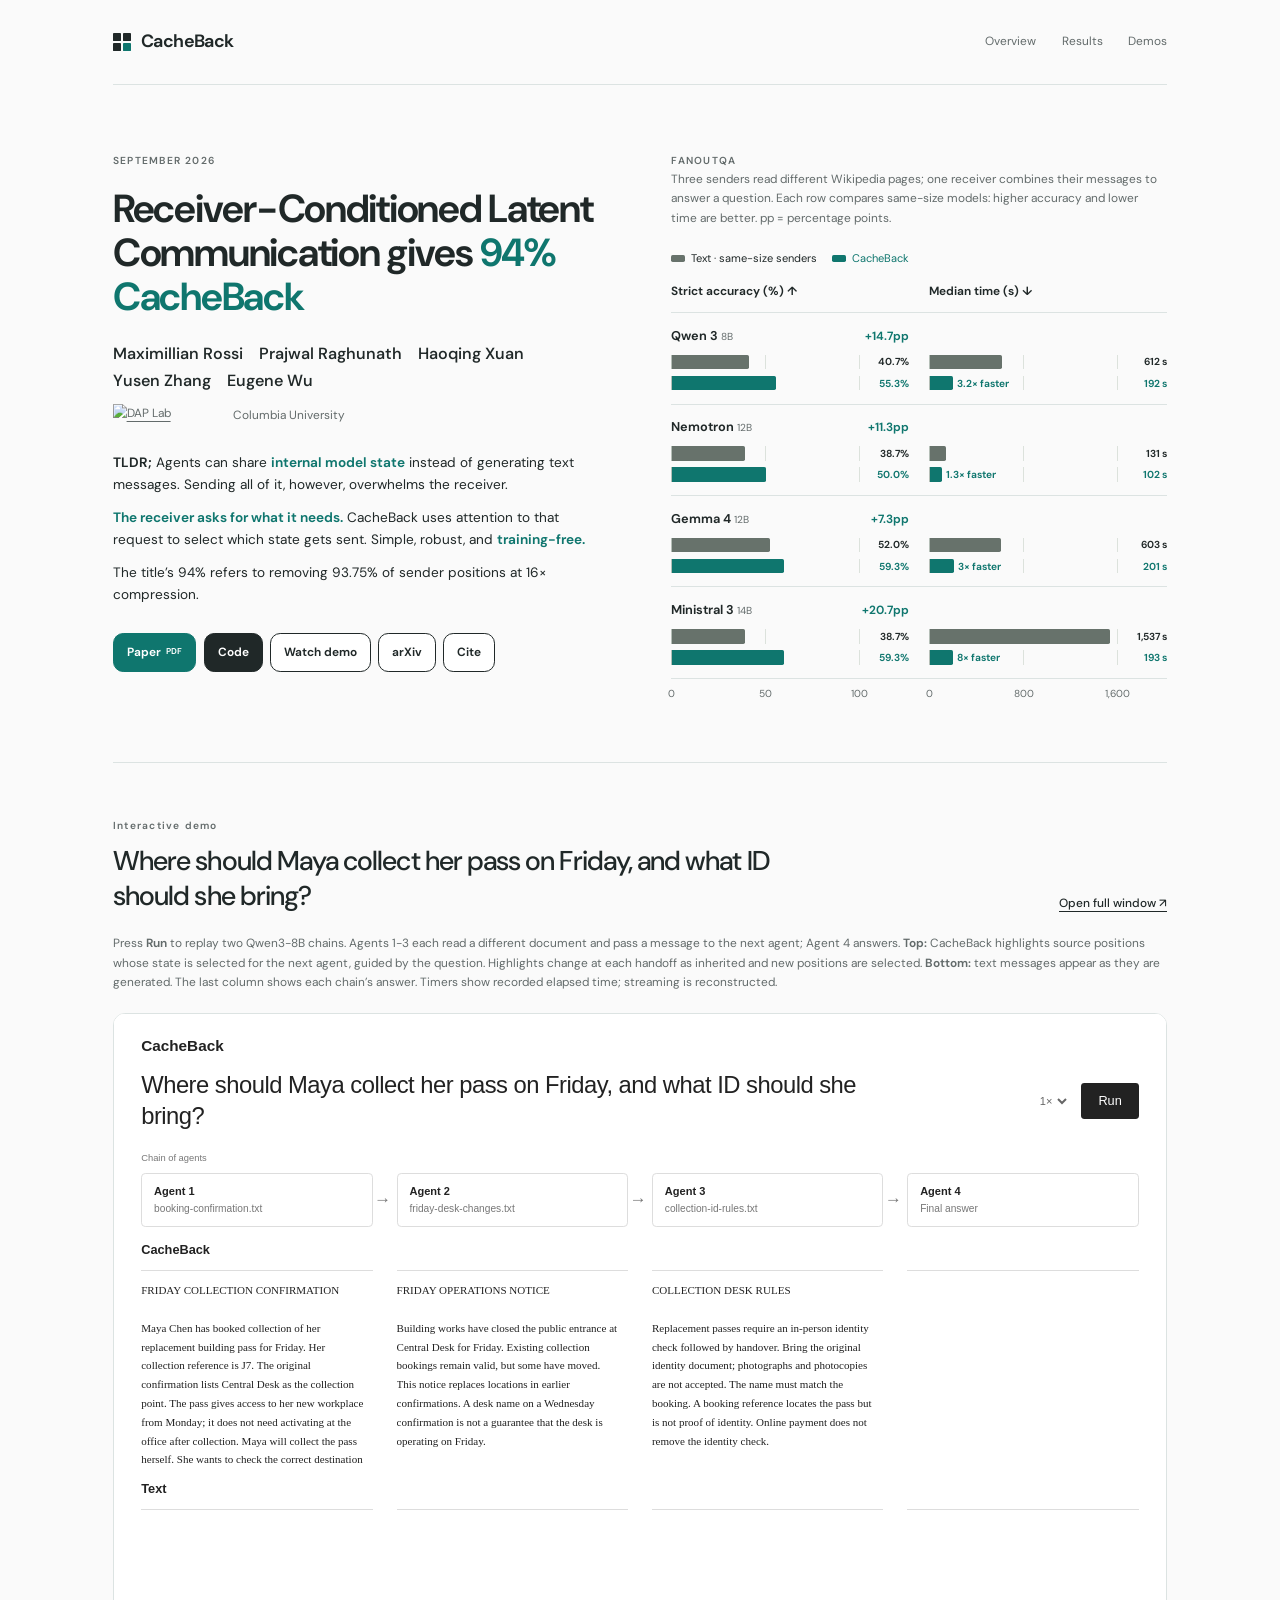
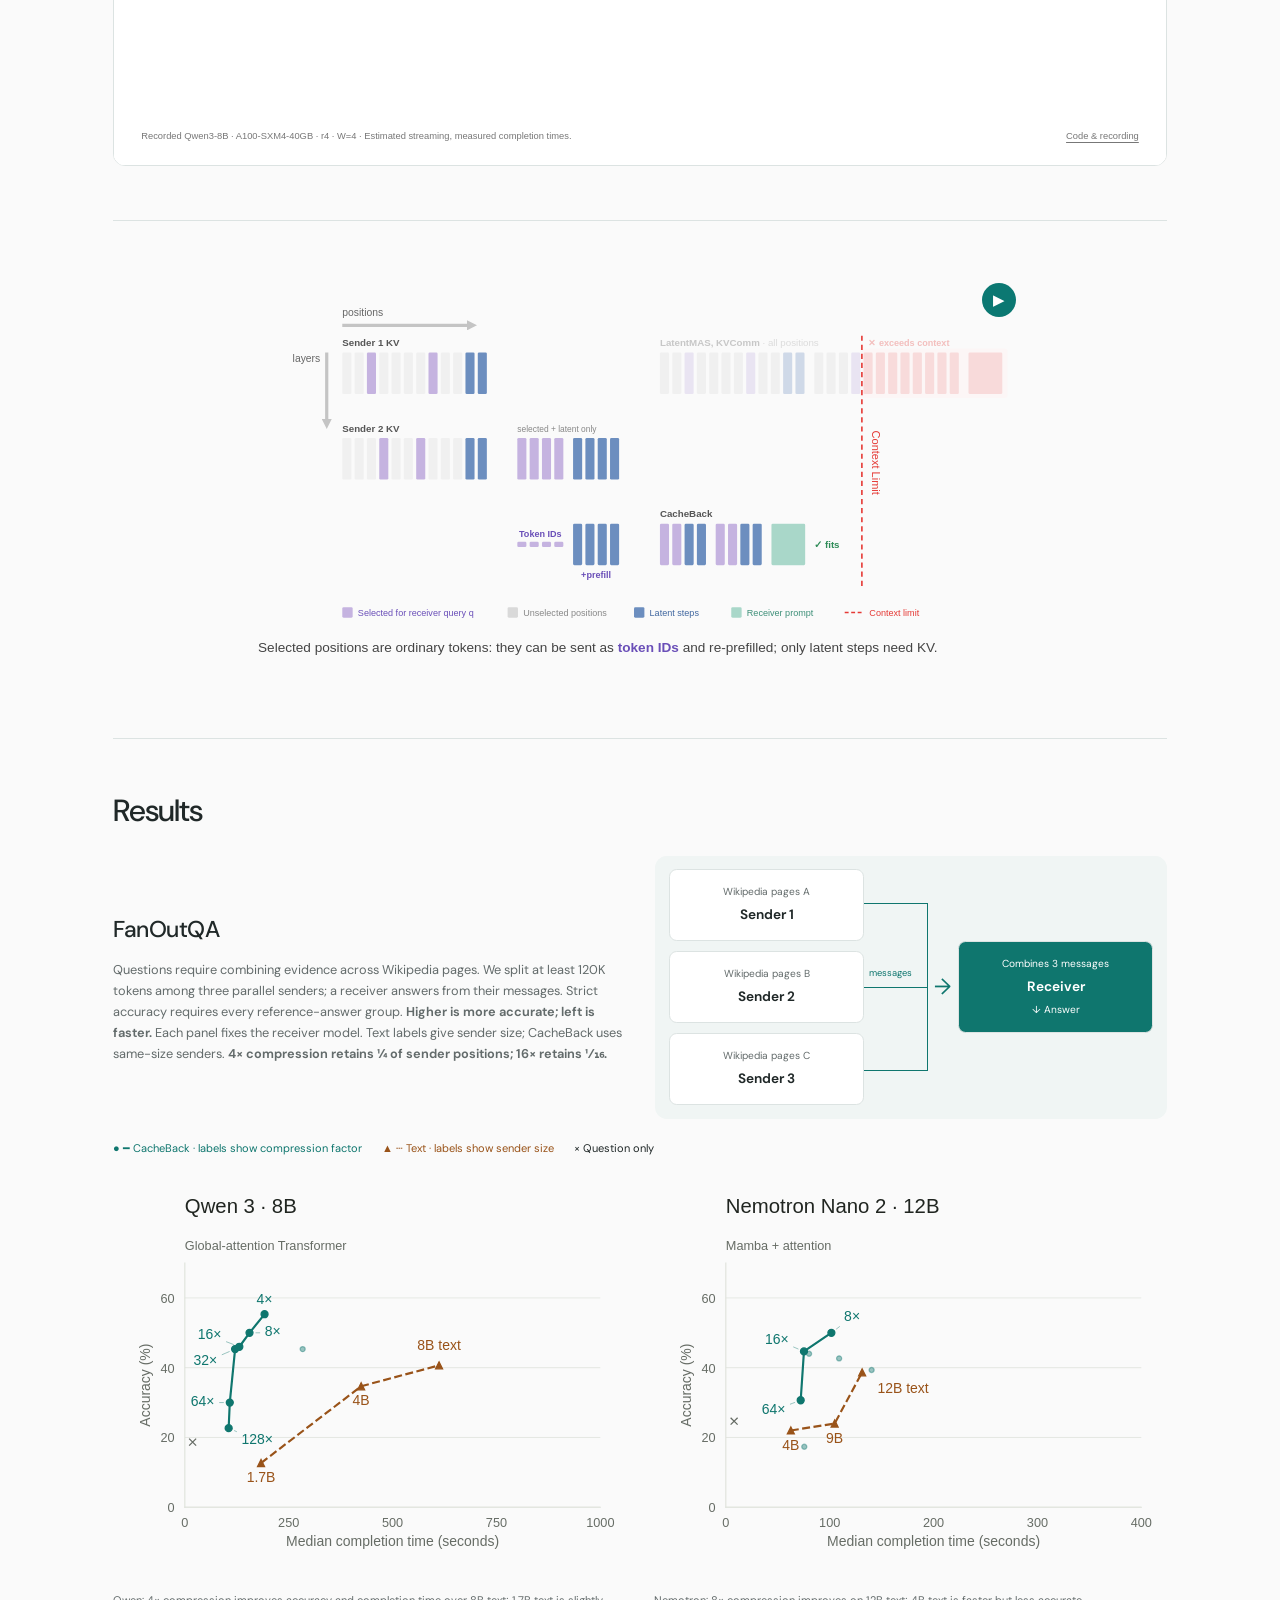
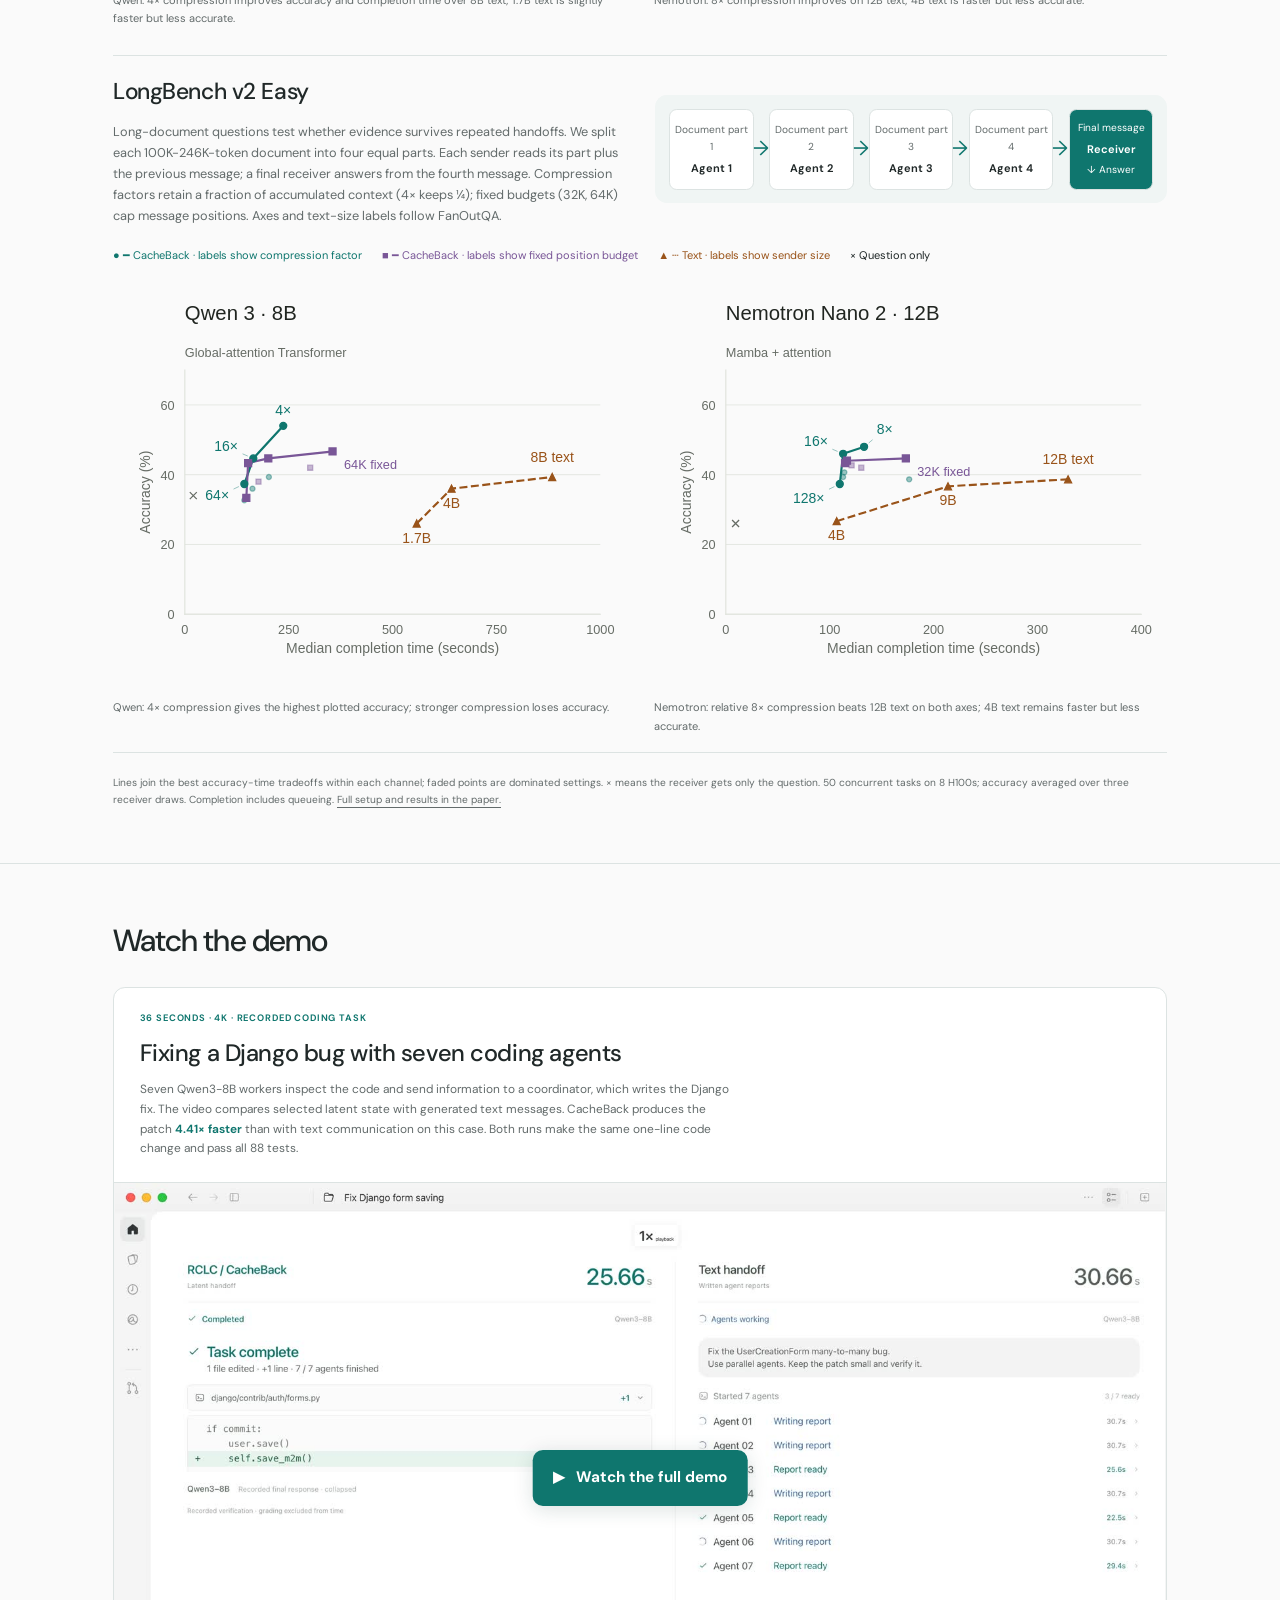
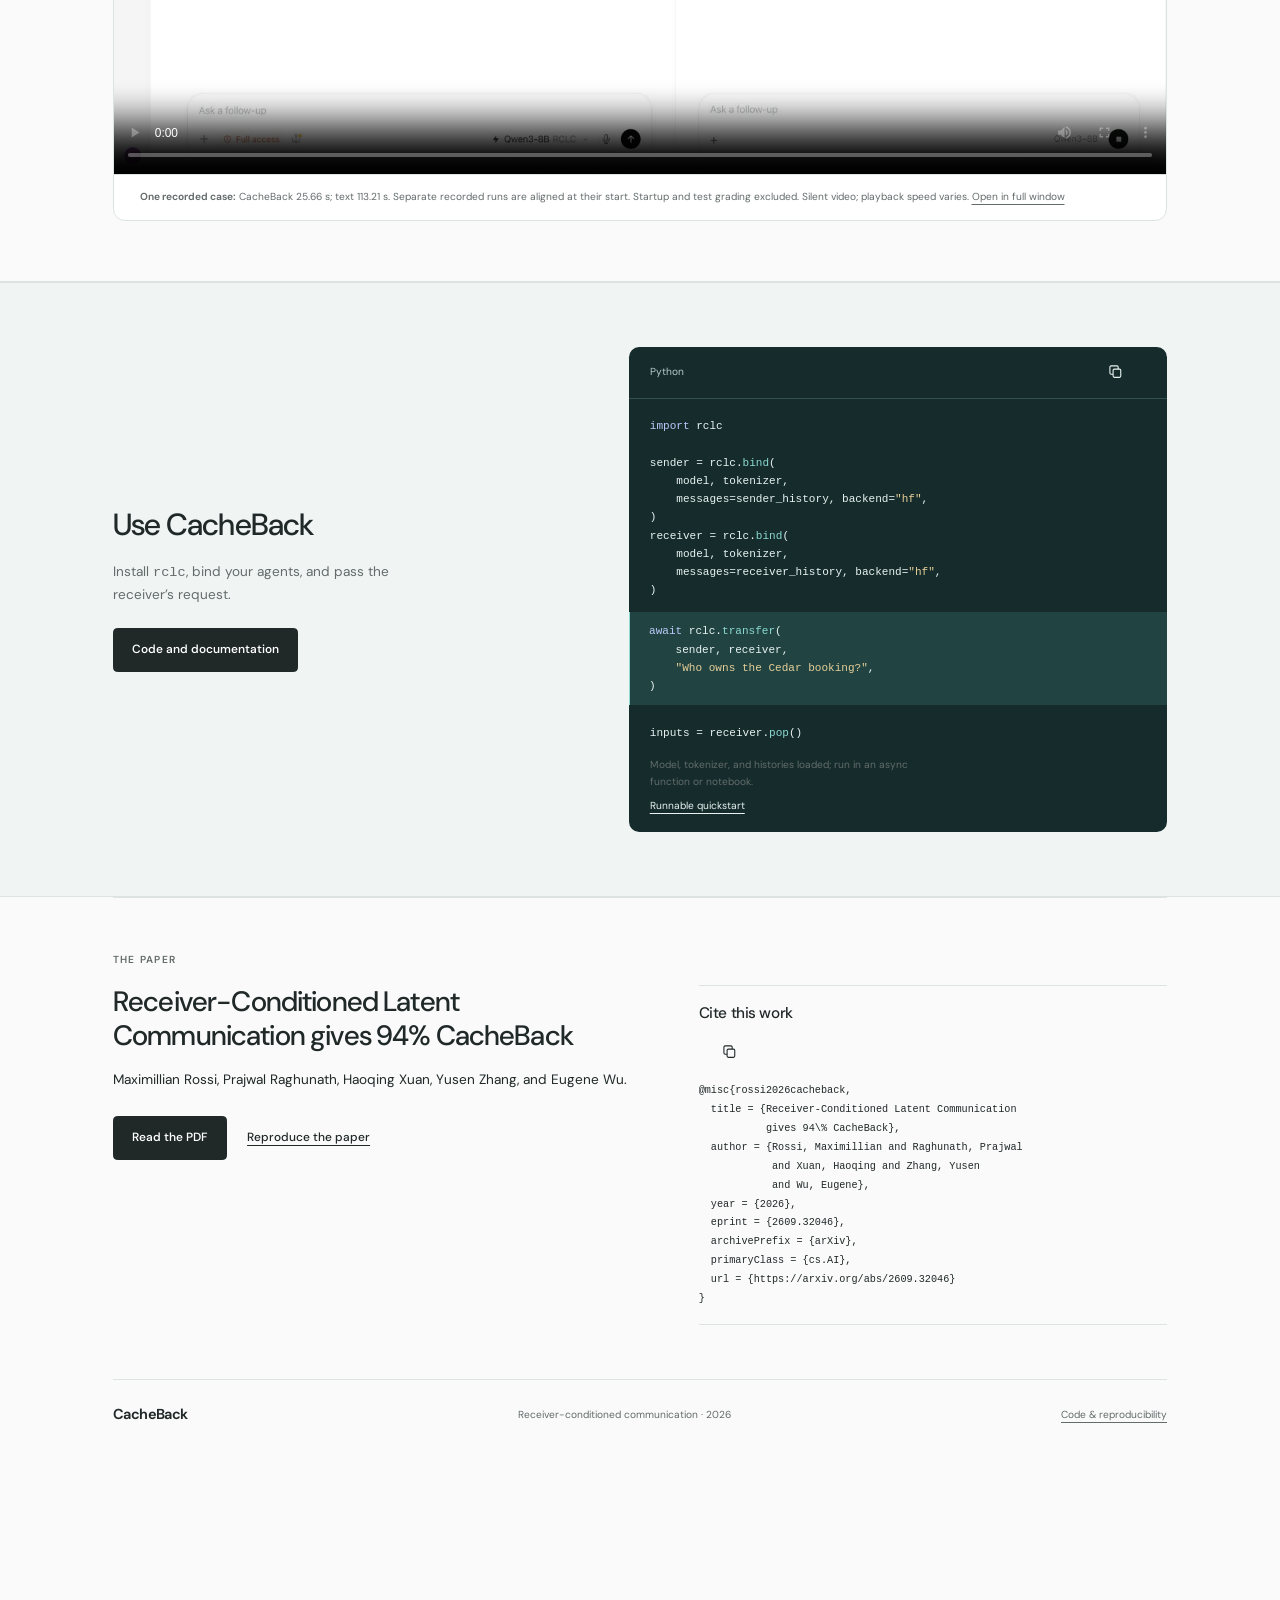
==== index.html @ b3cfc38c "Animate communication overview and clarify compression labels" ====
<!doctype html>
<html lang="en">
<head>
  <meta charset="utf-8">
  <meta name="viewport" content="width=device-width, initial-scale=1">
  <meta name="theme-color" content="#fafafa">
  <meta name="description" content="CacheBack: receiver-conditioned communication between LLM agents. Paper, code, results, and demonstrations.">
  <meta property="og:title" content="CacheBack | Receiver-conditioned communication">
  <meta property="og:description" content="The receiver asks for what it needs. CacheBack uses that request to select which internal state gets sent, without additional training.">
  <meta property="og:type" content="website">
  <meta property="og:url" content="https://agentcacheback.github.io/">
  <meta property="og:image" content="https://agentcacheback.github.io/social-preview.jpg">
  <meta property="og:image:alt" content="CacheBack: receiver-conditioned communication between LLM agents, with accuracy and completion-time results across four model families.">
  <meta property="og:image:type" content="image/jpeg">
  <meta property="og:image:width" content="1200">
  <meta property="og:image:height" content="727">
  <meta name="twitter:image" content="https://agentcacheback.github.io/social-preview.jpg">
  <meta name="twitter:card" content="summary_large_image">
  <link rel="canonical" href="https://agentcacheback.github.io/">
  <title>Receiver-Conditioned Latent Communication gives 94% CacheBack</title>
  <link rel="icon" type="image/svg+xml" href="data:image/svg+xml,%3Csvg xmlns='http://www.w3.org/2000/svg' viewBox='0 0 32 32'%3E%3Crect width='32' height='32' rx='6' fill='%231c211e'/%3E%3Cpath d='M7 7h7v7H7zm11 0h7v7h-7zM7 18h7v7H7z' fill='%230f766e'/%3E%3Cpath d='M18 18h7v7h-7z' fill='%23fff'/%3E%3C/svg%3E">
  <link rel="stylesheet" href="website/assets/styles.css?v=tldr-hero-2">
  <script type="module" src="website/assets/app.js"></script>
</head>
<body>
  <a class="skip-link" href="#main">Skip to content</a>
  <header class="site-header wrap">
    <a class="brand" href="#" aria-label="CacheBack home"><span class="brand-mark" aria-hidden="true"><i></i><i></i><i></i><i></i></span>CacheBack</a>
    <nav aria-label="Main navigation"><a href="#abstract">Overview</a><a href="#results">Results</a><a href="#demo">Demos</a></nav>
  </header>
  <main id="main">
    <section class="hero wrap" aria-labelledby="hero-title">
      <div class="hero-copy">
        <p class="eyebrow">September 2026</p>
        <h1 id="hero-title">Receiver-Conditioned Latent Communication gives <span class="rclc-emphasis">94% CacheBack</span></h1>
        <div class="hero-authors">
          <ul aria-label="Authors"><li>Maximillian Rossi</li><li>Prajwal Raghunath</li><li>Haoqing Xuan</li><li>Yusen Zhang</li><li>Eugene Wu</li></ul>
          <p class="affiliations"><a href="https://daplab.cs.columbia.edu/"><img src="https://daplab.cs.columbia.edu/files/images/daplab_logo_horiz.png" width="1508" height="331" alt="DAP Lab"></a><span>Columbia University</span></p>
        </div>
        <div class="tldr"><p><b>TLDR;</b> Agents can share <strong>internal model state</strong> instead of generating text messages. Sending all of it, however, overwhelms the receiver.</p><p><strong>The receiver asks for what it needs.</strong> CacheBack uses attention to that request to select which state gets sent. Simple, robust, and <strong>training-free.</strong></p><p>The title’s 94% refers to removing 93.75% of sender positions at 16× compression.</p></div>
        <nav class="resource-links" aria-label="Project resources">
          <a href="https://arxiv.org/pdf/2609.32046">Paper <span>PDF</span></a>
          <a href="https://github.com/agentcacheback/cacheback">Code</a>
          <a href="#demo">Watch demo</a>
          <a href="https://arxiv.org/abs/2609.32046">arXiv</a>
          <a href="#citation" id="cite-link">Cite</a>
        </nav>
      </div>
      <aside class="hero-results" aria-labelledby="hero-results-title">
        <h2 id="hero-results-title" class="eyebrow">FANOUTQA</h2><p class="visual-note">Three senders read different Wikipedia pages; one receiver combines their messages to answer a question. Each row compares same-size models: higher accuracy and lower time are better. pp = percentage points.</p>
      <figure id="result-summary" class="comparison-plot" aria-labelledby="hero-results-title">
        <div class="plot-legend"><span><i></i>Text · same-size senders</span><span class="rclc-emphasis"><i></i>CacheBack</span></div>
        <div class="paired-metrics chart-heading"><div><strong>Strict accuracy (%) ↑</strong></div><div><strong>Median time (s) ↓</strong></div></div>
        <div class="model-row" data-model="qwen"><div class="model-heading paired-metrics"><div class="model-label"><h3>Qwen 3 <small>8B</small></h3><strong class="accuracy-gain">+14.7<abbr title="percentage points">pp</abbr></strong></div></div><div class="paired-metrics"><div class="paired-bars"><div class="bar-row" role="img" aria-label="Text: 40.7%"><div class="bar-track"><i style="width:40.6700%"></i></div><b>40.7%</b></div><div class="bar-row rclc-bar" role="img" aria-label="CacheBack: 55.3%"><div class="bar-track"><i style="width:55.3300%"></i></div><b>55.3%</b></div></div><div class="paired-bars latency-bars"><div class="speed-guide" style="--cache-end:11.9938%"><strong class="speedup">3.2× faster</strong></div><div class="bar-row" role="img" aria-label="Text: 612 s"><div class="bar-track"><i style="width:38.2437%"></i></div><b>612 s</b></div><div class="bar-row rclc-bar" role="img" aria-label="CacheBack: 192 s"><div class="bar-track"><i style="width:11.9938%"></i></div><b>192 s</b></div></div></div></div>
        <div class="model-row" data-model="nemotron"><div class="model-heading paired-metrics"><div class="model-label"><h3>Nemotron <small>12B</small></h3><strong class="accuracy-gain">+11.3<abbr title="percentage points">pp</abbr></strong></div></div><div class="paired-metrics"><div class="paired-bars"><div class="bar-row" role="img" aria-label="Text: 38.7%"><div class="bar-track"><i style="width:38.6667%"></i></div><b>38.7%</b></div><div class="bar-row rclc-bar" role="img" aria-label="CacheBack: 50.0%"><div class="bar-track"><i style="width:50.0000%"></i></div><b>50.0%</b></div></div><div class="paired-bars latency-bars"><div class="speed-guide" style="--cache-end:6.3516%"><strong class="speedup">1.3× faster</strong></div><div class="bar-row" role="img" aria-label="Text: 131 s"><div class="bar-track"><i style="width:8.2023%"></i></div><b>131 s</b></div><div class="bar-row rclc-bar" role="img" aria-label="CacheBack: 102 s"><div class="bar-track"><i style="width:6.3516%"></i></div><b>102 s</b></div></div></div></div>
        <div class="model-row" data-model="gemma"><div class="model-heading paired-metrics"><div class="model-label"><h3>Gemma 4 <small>12B</small></h3><strong class="accuracy-gain">+7.3<abbr title="percentage points">pp</abbr></strong></div></div><div class="paired-metrics"><div class="paired-bars"><div class="bar-row" role="img" aria-label="Text: 52.0%"><div class="bar-track"><i style="width:52.0000%"></i></div><b>52.0%</b></div><div class="bar-row rclc-bar" role="img" aria-label="CacheBack: 59.3%"><div class="bar-track"><i style="width:59.3300%"></i></div><b>59.3%</b></div></div><div class="paired-bars latency-bars"><div class="speed-guide" style="--cache-end:12.5812%"><strong class="speedup">3× faster</strong></div><div class="bar-row" role="img" aria-label="Text: 603 s"><div class="bar-track"><i style="width:37.6938%"></i></div><b>603 s</b></div><div class="bar-row rclc-bar" role="img" aria-label="CacheBack: 201 s"><div class="bar-track"><i style="width:12.5812%"></i></div><b>201 s</b></div></div></div></div>
        <div class="model-row" data-model="ministral"><div class="model-heading paired-metrics"><div class="model-label"><h3>Ministral 3 <small>14B</small></h3><strong class="accuracy-gain">+20.7<abbr title="percentage points">pp</abbr></strong></div></div><div class="paired-metrics"><div class="paired-bars"><div class="bar-row" role="img" aria-label="Text: 38.7%"><div class="bar-track"><i style="width:38.6700%"></i></div><b>38.7%</b></div><div class="bar-row rclc-bar" role="img" aria-label="CacheBack: 59.3%"><div class="bar-track"><i style="width:59.3300%"></i></div><b>59.3%</b></div></div><div class="paired-bars latency-bars"><div class="speed-guide" style="--cache-end:12.0813%"><strong class="speedup">8× faster</strong></div><div class="bar-row" role="img" aria-label="Text: 1,537 s"><div class="bar-track"><i style="width:96.0563%"></i></div><b>1,537 s</b></div><div class="bar-row rclc-bar" role="img" aria-label="CacheBack: 193 s"><div class="bar-track"><i style="width:12.0813%"></i></div><b>193 s</b></div></div></div></div>
        <div class="paired-metrics chart-axes" aria-hidden="true"><div class="chart-axis"><span>0</span><span>50</span><span>100</span></div><div class="chart-axis"><span>0</span><span>800</span><span>1,600</span></div></div>
      </figure>

      </aside>
    </section>
    <section id="booking-demo" class="section wrap" aria-labelledby="booking-question">
      <div class="booking-heading"><div><p class="eyebrow">Interactive demo</p><h2 id="booking-question">Where should Maya collect her pass on Friday, and what ID should she bring?</h2></div><a class="text-link" href="demo/index.html" target="_blank" rel="noopener noreferrer">Open full window <span aria-hidden="true">↗</span></a></div>
      <p class="visual-note">Press <strong>Run</strong> to replay two Qwen3-8B chains. Agents 1-3 each read a different document and pass a message to the next agent; Agent 4 answers. <strong>Top:</strong> CacheBack highlights source positions whose state is selected for the next agent, guided by the question. Highlights change at each handoff as inherited and new positions are selected. <strong>Bottom:</strong> text messages appear as they are generated. The last column shows each chain’s answer. Timers show recorded elapsed time; streaming is reconstructed.</p>
      <div class="recorded-demo">
        <div class="demo-window"><iframe id="flagship-demo" src="demo/index.html?v=fit-7" title="Recorded CacheBack and text booking relay comparison, with playback controls" loading="lazy" sandbox="allow-scripts allow-same-origin" referrerpolicy="no-referrer"></iframe></div>
      </div>
    </section>
    <section id="abstract" class="abstract-section wrap" aria-label="Communication overview">
      <figure class="overview-figure">
      <iframe class="communication-animation" src="demo/communication.html" title="Figure 2: animated comparison of full KV transfer and CacheBack" loading="lazy" sandbox="allow-scripts allow-same-origin"></iframe>

    </figure>
    </section>
    <section id="results" class="section wrap" aria-labelledby="results-title">
      <h2 id="results-title">Results</h2>
      <div class="paper-curves" id="paper-curves">
        <div class="benchmark-setup"><div class="curves-heading"><h3>FanOutQA</h3><p id="compression-guide">Questions require combining evidence across Wikipedia pages. We split at least 120K tokens among three parallel senders; a receiver answers from their messages. Strict accuracy requires every reference-answer group. <strong>Higher is more accurate; left is faster.</strong> Each panel fixes the receiver model. Text labels give sender size; CacheBack uses same-size senders. <strong>4× compression retains ¼ of sender positions; 16× retains ¹⁄₁₆.</strong></p></div>
        <div class="topology-diagram parallel" role="img" aria-label="Three senders read separate Wikipedia pages in parallel. Their messages converge on one receiver, which answers."><div class="senders"><div class="agent-node"><small>Wikipedia pages A</small><strong>Sender 1</strong></div><div class="agent-node"><small>Wikipedia pages B</small><strong>Sender 2</strong></div><div class="agent-node"><small>Wikipedia pages C</small><strong>Sender 3</strong></div></div><div class="merge" aria-hidden="true"><span>messages</span></div><div class="agent-node receiver"><small>Combines 3 messages</small><strong>Receiver</strong><small>↓ Answer</small></div></div></div>
        <div class="curve-legend" aria-label="Curve legend"><span class="rclc-emphasis">● ━ CacheBack · labels show compression factor</span><span class="text-emphasis">▲ ┄ Text · labels show sender size</span><span>× Question only</span></div>
        <div class="curve-grid">
          <figure><img src="website/assets/figures/fanoutqa-qwen.svg?v=compression-labels" width="560" height="460" loading="lazy" alt="FanOutQA, Qwen 3 8B: CacheBack 4× compression reaches 55.3% strict accuracy at 192 seconds, compared with 40.7% at 612 seconds for same-size text; weaker settings are also plotted."><figcaption>Qwen: 4× compression improves accuracy and completion time over 8B text; 1.7B text is slightly faster but less accurate.</figcaption></figure>
          <figure><img src="website/assets/figures/fanoutqa-nemotron.svg?v=compression-labels" width="560" height="460" loading="lazy" alt="FanOutQA, Nemotron Nano 2 12B: CacheBack 8× compression reaches 50% accuracy near 102 seconds versus 38.7% near 131 seconds for same-size text. A smaller text sender is faster at lower accuracy."><figcaption>Nemotron: 8× compression improves on 12B text; 4B text is faster but less accurate.</figcaption></figure>
        </div>
        <div class="chain-results" id="chain-results"><div class="benchmark-setup"><div class="curves-heading"><h3>LongBench v2 Easy</h3><p>Long-document questions test whether evidence survives repeated handoffs. We split each 100K-246K-token document into four equal parts. Each sender reads its part plus the previous message; a final receiver answers from the fourth message. Compression factors retain a fraction of accumulated context (4× keeps ¼); fixed budgets (32K, 64K) cap message positions. Axes and text-size labels follow FanOutQA.</p></div>
        <div class="topology-diagram sequential" role="img" aria-label="Four agents read document parts in order. Each passes a message to the next. A final receiver answers from the fourth message."><div class="agent-node"><small>Document part 1</small><strong>Agent 1</strong></div><div class="agent-node"><small>Document part 2</small><strong>Agent 2</strong></div><div class="agent-node"><small>Document part 3</small><strong>Agent 3</strong></div><div class="agent-node"><small>Document part 4</small><strong>Agent 4</strong></div><div class="agent-node receiver"><small>Final message</small><strong>Receiver</strong><small>↓ Answer</small></div></div></div>
        <div class="curve-legend" aria-label="LongBench curve legend"><span class="rclc-emphasis">● ━ CacheBack · labels show compression factor</span><span class="fixed-emphasis">■ ━ CacheBack · labels show fixed position budget</span><span class="text-emphasis">▲ ┄ Text · labels show sender size</span><span>× Question only</span></div>
        <div class="curve-grid">
          <figure><img src="website/assets/figures/longbench-qwen.svg?v=compression-labels" width="560" height="460" loading="lazy" alt="LongBench v2 Easy, Qwen 3 8B: both relative and fixed CacheBack budgets include settings faster and more accurate than same-size text. Stronger compression eventually lowers accuracy."><figcaption>Qwen: 4× compression gives the highest plotted accuracy; stronger compression loses accuracy.</figcaption></figure>
          <figure><img src="website/assets/figures/longbench-nemotron.svg?v=compression-labels" width="560" height="460" loading="lazy" alt="LongBench v2 Easy, Nemotron Nano 2 12B: CacheBack 8× compression reaches 48% accuracy near 133 seconds, while fixed-budget settings show a different tradeoff; smaller text senders can be faster."><figcaption>Nemotron: relative 8× compression beats 12B text on both axes; 4B text remains faster but less accurate.</figcaption></figure>
        </div>
        </div>
        <p class="curve-caption">Lines join the best accuracy-time tradeoffs within each channel; faded points are dominated settings. × means the receiver gets only the question. 50 concurrent tasks on 8 H100s; accuracy averaged over three receiver draws. Completion includes queueing. <a href="https://arxiv.org/pdf/2609.32046">Full setup and results in the paper.</a></p>
      </div>
    </section>
    <section id="demo" class="demo-section" aria-labelledby="demo-title">
      <div class="wrap">
        <div class="demo-heading"><h2 id="demo-title">Watch the demo</h2></div>
        <article class="recorded-demo coding-demo" id="coding-demo" aria-labelledby="coding-title">
          <div class="demo-description"><div><p class="demo-type">36 seconds · 4K · Recorded coding task</p><h3 id="coding-title">Fixing a Django bug with seven coding agents</h3><p>Seven Qwen3-8B workers inspect the code and send information to a coordinator, which writes the Django fix. The video compares selected latent state with generated text messages. CacheBack produces the patch <strong class="rclc-emphasis">4.41× faster</strong> than with text communication on this case. Both runs make the same one-line code change and pass all 88 tests.</p></div></div>
          <div class="demo-player"><video id="coding-video" controls playsinline preload="auto" tabindex="0" width="3840" height="2160" poster="demo/coding/poster.jpg" aria-labelledby="coding-title" aria-describedby="coding-caption">
            <source src="demo/coding/rclc-cacheback-4k.mp4" type="video/mp4">
            <p><a href="demo/coding/rclc-cacheback-4k.mp4">Watch the demo as an MP4</a>.</p>
          </video><button class="play-demo" id="play-demo" type="button" hidden><span aria-hidden="true">▶</span> Watch the full demo</button></div>
          <div class="demo-caption" id="coding-caption"><p><strong>One recorded case:</strong> CacheBack 25.66 s; text 113.21 s. Separate recorded runs are aligned at their start. Startup and test grading excluded. Silent video; playback speed varies. <a href="demo/coding/rclc-cacheback-4k.mp4">Open in full window</a></p>
          </div>
        </article>
      </div>
    </section>
    <section class="code-section" id="code" aria-labelledby="code-title"><div class="wrap code-layout"><div><h2 id="code-title">Use CacheBack</h2><p>Install <code>rclc</code>, bind your agents, and pass the receiver’s request.</p><a class="button primary" href="https://github.com/agentcacheback/cacheback">Code and documentation</a></div><div class="code-card"><div class="code-bar"><span>Python</span><button class="copy-button" data-copy="quickstart" type="button" aria-label="Copy code"><svg class="copy-icon" aria-hidden="true" width="18" height="18" viewBox="0 0 24 24" fill="none" stroke="currentColor" stroke-width="1.7"><rect x="8" y="8" width="12" height="13" rx="2"/><path d="M16 8V5a2 2 0 0 0-2-2H5a2 2 0 0 0-2 2v9a2 2 0 0 0 2 2h3"/></svg><span class="copy-feedback" aria-hidden="true">Copied</span></button></div><pre><code id="quickstart"><span class="code-keyword">import</span> rclc

sender = rclc.<span class="code-function">bind</span>(
    model, tokenizer,
    messages=sender_history, backend=<span class="code-string">"hf"</span>,
)
receiver = rclc.<span class="code-function">bind</span>(
    model, tokenizer,
    messages=receiver_history, backend=<span class="code-string">"hf"</span>,
)
<span class="code-focus"><span class="code-keyword">await</span> rclc.<span class="code-function">transfer</span>(
    sender, receiver,
    <span class="code-string">"Who owns the Cedar booking?"</span>,
)</span>
inputs = receiver.<span class="code-function">pop</span>()</code></pre><p class="snippet-note">Model, tokenizer, and histories loaded; run in an async function or notebook. <a href="https://github.com/agentcacheback/cacheback/blob/main/examples/quickstart.py">Runnable quickstart</a></p></div></div></section>
    <section id="paper" class="section wrap paper-section" aria-labelledby="paper-title"><div><p class="eyebrow">THE PAPER</p><h2 id="paper-title">Receiver-Conditioned Latent Communication gives 94% CacheBack</h2><p>Maximillian Rossi, Prajwal Raghunath, Haoqing Xuan, Yusen Zhang, and Eugene Wu.</p><div class="hero-actions"><a class="button primary" href="https://arxiv.org/pdf/2609.32046">Read the PDF</a><a class="text-link" href="https://github.com/agentcacheback/cacheback/tree/paper">Reproduce the paper</a></div></div><div class="citation" id="citation"><h3>Cite this work</h3><button class="copy-button" data-copy="bibtex" type="button" aria-label="Copy citation"><svg class="copy-icon" aria-hidden="true" width="18" height="18" viewBox="0 0 24 24" fill="none" stroke="currentColor" stroke-width="1.7"><rect x="8" y="8" width="12" height="13" rx="2"/><path d="M16 8V5a2 2 0 0 0-2-2H5a2 2 0 0 0-2 2v9a2 2 0 0 0 2 2h3"/></svg><span class="copy-feedback" aria-hidden="true">Copied</span></button><pre><code id="bibtex">@misc{rossi2026cacheback,
  title = {Receiver-Conditioned Latent Communication
           gives 94\% CacheBack},
  author = {Rossi, Maximillian and Raghunath, Prajwal
            and Xuan, Haoqing and Zhang, Yusen
            and Wu, Eugene},
  year = {2026},
  eprint = {2609.32046},
  archivePrefix = {arXiv},
  primaryClass = {cs.AI},
  url = {https://arxiv.org/abs/2609.32046}
}</code></pre></div></section>
  </main>
  <footer class="site-footer wrap"><a class="brand" href="#">CacheBack</a><span>Receiver-conditioned communication · 2026</span><a href="https://github.com/agentcacheback/cacheback">Code &amp; reproducibility</a></footer>
  <div id="copy-status" class="sr-only" role="status"></div>
</body>
</html>
---- website/assets/styles.css ----
@import url('https://fonts.googleapis.com/css2?family=DM+Sans:wght@400;450;500;550;600;650;700&display=swap');

:root { --paper:#fafafa; --ink:#202828; --muted:#636b6b; --line:#dce3e2; --soft:#f0f5f4; --accent:#bde8e3; --rclc:#0f766e; --text:#995319; --fixed:#795697; --sans:'DM Sans',Arial,sans-serif; }
* { box-sizing:border-box; }
html { scroll-behavior:smooth; scroll-padding-top:35px; }
body { margin:0; background:var(--paper); color:var(--ink); font:16px/1.65 var(--sans); -webkit-font-smoothing:antialiased; }
::selection { background:var(--accent); color:var(--ink); }
a { color:inherit; text-underline-offset:5px; }
button,select,input { font:inherit; }
button,a,input,select,summary { -webkit-tap-highlight-color:transparent; }
button,summary { cursor:pointer; }
button { color:inherit; }
button:disabled { cursor:default; }
:focus-visible { outline:3px solid var(--rclc); outline-offset:5px; }
h1,h2,h3,p,figure { margin:0; }
h1,h2,h3 { font-weight:500; }
.wrap { width:min(1240px,calc(100% - 112px)); margin-inline:auto; }
.site-header { min-height:100px; display:flex; align-items:center; justify-content:space-between; gap:24px; border-bottom:1px solid var(--line); }
.brand { display:inline-flex; align-items:center; gap:12px; font-size:21px; letter-spacing:-.7px; font-weight:650; text-decoration:none; white-space:nowrap; }
.brand-mark { display:grid; grid-template-columns:repeat(2,9px); gap:3px; }
.brand-mark i { width:9px; height:9px; border-radius:1px; background:var(--ink); }
.brand-mark i:last-child { background:var(--rclc); }
.site-header nav { display:flex; align-items:center; gap:30px; font-size:14px; }
.site-header nav a { text-decoration:none; color:var(--muted); }
.site-header nav a:hover,.text-link:hover { color:var(--rclc); }
.button { display:inline-flex; justify-content:center; align-items:center; gap:12px; padding:13px 21px; border:1px solid var(--ink); border-radius:5px; text-decoration:none; font-size:14px; font-weight:550; transition:background .16s,transform .16s; }
.button:hover { background:var(--soft); transform:translateY(-1px); }
.button.primary { background:var(--ink); color:white; }
.button.primary:hover { background:var(--rclc); }
.hero { display:grid; grid-template-columns:1fr 1fr; align-items:start; gap:74px; padding-block:80px 70px; }
.eyebrow,.mono { font-family:var(--sans); font-size:12px; font-weight:600; letter-spacing:.12em; }
.eyebrow { color:var(--muted); display:flex; align-items:center; gap:12px; }
h1 { font-size:clamp(56px,6vw,84px); font-weight:650; line-height:1.05; letter-spacing:-3px; margin:20px 0 12px; }
.hero-subtitle { font-size:26px; line-height:1.3; letter-spacing:-.6px; margin-bottom:27px; }
.hero-copy>.eyebrow { text-transform:uppercase; }
.hero-authors { margin-bottom:28px; }
.hero-authors ul { display:flex; flex-wrap:wrap; gap:3px 19px; list-style:none; padding:0; margin:0; font-size:19px; font-weight:550; line-height:1.5; }
.hero-authors li { white-space:nowrap; }
.hero-authors .affiliations { display:flex; align-items:center; flex-wrap:wrap; gap:10px 14px; margin-top:13px; font-size:14px; color:var(--muted); }
.affiliations a { display:flex; }
.affiliations img { display:block; height:28px; width:auto; }
.hero-intro { font-size:22px; line-height:1.45; letter-spacing:-.4px; }
.hero-intro .rclc-emphasis { color:var(--rclc); font-weight:700; }
.hero-actions { display:flex; flex-wrap:wrap; align-items:center; gap:24px; margin-top:29px; }
.text-link { font-size:14px; font-weight:500; }
.resource-links { display:flex; flex-wrap:wrap; align-items:center; gap:9px; margin-top:31px; font-size:14px; }
.resource-links a { display:inline-flex; align-items:center; justify-content:center; gap:6px; min-height:44px; padding:10px 15px; font-weight:650; text-decoration:none; border:1px solid var(--ink); border-radius:12px; background:#fff; color:var(--ink); transition:background .15s,color .15s,border-color .15s; }
.resource-links a:is(:hover,:focus-visible) { background:var(--ink); color:#fff; border-color:transparent; }
.resource-links a:first-child { background:var(--rclc); border-color:var(--rclc); color:#fff; }
.resource-links a:first-child:is(:hover,:focus-visible) { background:#fff; color:var(--rclc); border-color:transparent; }
.resource-links a:nth-child(2) { background:var(--ink); border-color:var(--ink); color:#fff; }
.resource-links a:nth-child(2):is(:hover,:focus-visible) { background:#fff; color:var(--ink); border-color:transparent; }
.resource-links a>span { font-size:10px; letter-spacing:.03em; color:inherit; }
strong,b { font-weight:650; }
.rclc-emphasis { color:var(--rclc); }
.text-emphasis { color:var(--text); }
.fixed-emphasis { color:var(--fixed); }
.hero-results { min-width:0; }
.hero-results .eyebrow { line-height:1.65; }
.chart-context { color:var(--muted); font-size:13px; line-height:1.5; margin-top:9px; max-width:400px; }
.hero-results .technical { margin-top:20px; font-size:13px; border-bottom:0; padding-bottom:0; }
.hero-results .technical p { font-size:12px; }
.comparison-plot { margin-top:20px; }
.plot-legend { display:flex; flex-wrap:wrap; gap:18px; font-size:13px; margin-bottom:18px; }
.plot-legend span { display:flex; align-items:center; gap:7px; }
.plot-legend i { width:16px; height:8px; background:#67726b; border-radius:2px; }
.plot-legend .rclc-emphasis i { background:var(--rclc); }
.paired-metrics { display:grid; grid-template-columns:repeat(2,minmax(0,1fr)); gap:24px; }
.chart-heading { border-bottom:1px solid var(--line); padding-bottom:15px; font-size:14px; line-height:1.4; }
.model-row { padding:14px 0; border-bottom:1px solid var(--line); }
.model-heading { margin-bottom:8px; }
.model-label { display:flex; justify-content:space-between; align-items:baseline; gap:8px; min-width:0; }
.accuracy-gain,.speedup { color:var(--rclc); font-size:14px; white-space:nowrap; }
.accuracy-gain abbr { text-decoration:none; }
.latency-bars { position:relative; }
.speed-guide { position:absolute; inset:0 58px 0 0; color:var(--rclc); pointer-events:none; }
.speedup { position:absolute; left:calc(var(--cache-end) + 6px); top:25px; font-size:12px; line-height:20px; }
.model-heading h3 { font-size:15px; font-weight:650; letter-spacing:0; }
.model-heading small { color:var(--muted); font-size:12px; font-weight:400; }
.bar-row { line-height:20px; display:grid; grid-template-columns:minmax(0,1fr) 50px; gap:8px; align-items:center; font-size:12px; }
.bar-row+.bar-row { margin-top:5px; }
.bar-row>b { text-align:right; font-variant-numeric:tabular-nums; }
.bar-track { border-left:1px solid #b5bfb7; background:repeating-linear-gradient(to right,transparent 0 calc(50% - 1px),#dce2dc calc(50% - 1px) 50%); }
.bar-track i { display:block; height:17px; background:#67726b; border-radius:0 2px 2px 0; }
.rclc-bar { color:var(--rclc); }
.rclc-bar i { background:var(--rclc); }
.chart-axis { margin:8px 58px 0 0; color:var(--muted); font-size:12px; position:relative; height:20px; }
.chart-axis span { position:absolute; transform:translateX(-50%); white-space:nowrap; }
.chart-axis span:nth-child(1) { left:0; }
.chart-axis span:nth-child(2) { left:50%; }
.chart-axis span:nth-child(3) { left:100%; }

.abstract-section { display:grid; grid-template-columns:1fr; align-items:center; gap:48px; padding-block:64px; border-top:1px solid var(--line); }
.tldr { font-size:16px; line-height:1.65; }
.abstract-section .overview-figure { width:100%; max-width:900px; margin-inline:auto; }
.overview-figure img { width:100%; height:auto; display:block; }
.overview-figure figcaption { color:var(--muted); font-size:12px; margin-top:18px; }
.tldr p+p { margin-top:12px; }
.tldr strong { color:var(--rclc); }
.paper-curves { margin-top:30px; }
.curves-heading { max-width:810px; }
.curves-heading h3 { font-size:27px; margin-bottom:12px; }
.curves-heading p { color:var(--muted); font-size:15px; }
.curve-legend { display:flex; flex-wrap:wrap; gap:10px 24px; font-size:13px; margin-block:23px 5px; }
.curve-grid { display:grid; grid-template-columns:1fr 1fr; gap:34px; }
.curve-grid figure { min-width:0; }
.curve-grid img { width:100%; height:auto; display:block; }
.chain-results { margin-top:32px; border-block:1px solid var(--line); padding:20px 0; }
.curve-caption { color:var(--muted); font-size:12px; margin-top:26px; }
.section { padding-block:64px; border-top:1px solid var(--line); }
h2 { font-size:36px; line-height:1.2; letter-spacing:-1.1px; }
h3 { font-size:20px; letter-spacing:-.5px; }
.technical { border-top:1px solid var(--line); border-bottom:1px solid var(--line); margin-top:32px; padding:15px 0; font-size:14px; }
summary { font-weight:500; }
.technical p { color:var(--muted); max-width:960px; margin-top:17px; }
.demo-section { padding:70px 0; border-block:1px solid var(--line); }
.demo-heading { display:grid; grid-template-columns:1fr 1fr; align-items:end; gap:85px; margin-bottom:32px; }
.demo-heading p { color:var(--muted); max-width:460px; }
.recorded-demo { background:#fff; border:1px solid var(--line); border-radius:14px; overflow:hidden; }
.coding-demo video { display:block; width:100%; height:auto; aspect-ratio:16/9; background:#f4f5f5; border-top:1px solid var(--line); }
.coding-demo .demo-evidence { margin-top:12px; }
.coding-demo .demo-evidence p { margin-top:12px; max-width:100ch; }
.demo-player { position:relative; }
.play-demo { position:absolute; top:50%; left:50%; transform:translate(-50%,-50%); border:0; border-radius:12px; padding:18px 24px; background:var(--rclc); color:#fff; font-size:18px; font-weight:700; white-space:nowrap; box-shadow:0 4px 24px #163b3526; }
.play-demo:hover { background:var(--ink); }
.play-demo span { margin-right:8px; }
.demo-description { display:flex; align-items:flex-start; justify-content:space-between; gap:36px; padding:27px 30px; }
.demo-description h3 { font-size:28px; margin:7px 0 10px; }
.demo-description p { color:var(--muted); font-size:14px; max-width:74ch; }
.demo-description .demo-type { font-size:11px; font-weight:650; text-transform:uppercase; letter-spacing:.09em; color:var(--rclc); }
.demo-evidence { margin-top:18px; color:var(--muted); font-size:12px; }
.demo-evidence>div { white-space:pre-wrap; margin-top:12px; }
.demo-replay-link { padding:20px 30px; }
.demo-window { border-top:1px solid var(--line); background:#fff; }
iframe { display:block; width:100%; height:815px; border:0; background:#fff; }
.demo-caption { color:var(--muted); font-size:12px; padding:17px 30px; border-top:1px solid var(--line); }
.code-section { background:var(--soft); border-block:1px solid var(--line); padding:75px 0; }
.code-layout { display:grid; grid-template-columns:.9fr 1.1fr; gap:90px; align-items:center; }
.code-layout h2 { margin:0 0 20px; }
.code-layout>div>p:not(.eyebrow) { color:var(--muted); max-width:370px; }
.code-layout .button { margin-top:25px; }
.code-layout .code-note { font-size:12px; margin-top:23px; }
.code-card { background:#162c2c; color:#e8f3f2; border-radius:12px; overflow:hidden; min-width:0; }
.code-bar { display:flex; align-items:center; justify-content:space-between; gap:10px; border-bottom:1px solid #345151; padding:12px 24px; color:#b6cdcb; font-size:12px; }
.copy-button { border:0; background:transparent; border-radius:3px; padding:5px 10px; font-size:12px; }
.copy-button:hover { background:transparent; color:var(--rclc); }
.code-card .copy-button { border:0; border-radius:7px; background:transparent; color:#e8f3f2; padding:6px 11px; }
.code-card .copy-button:hover { background:transparent; color:#8bd9d1; }
.code-card pre { padding:22px 24px 18px; line-height:1.65; }
.code-focus { display:block; background:#214442; border-left:2px solid #8bd9d1; margin:15px -24px 0; padding:12px 22px; }
pre { margin:0; padding:23px; overflow:auto; font:13px/1.85 'SFMono-Regular',Consolas,monospace; tab-size:2; }
.snippet-note { font-size:12px; line-height:1.65; color:#adc7c4; padding:0 24px 21px; }
.snippet-note a { display:block; margin-top:8px; color:#e8f3f2; }
.paper-section { display:grid; grid-template-columns:1.05fr .95fr; gap:80px; align-items:start; }
.paper-section h2 { font-size:33px; margin:19px 0; letter-spacing:-1px; }
.citation { border-block:1px solid var(--line); padding:18px 0; margin-top:38px; min-width:0; }
.citation h3 { font-size:18px; }
.citation pre { padding:18px 0 0; font-size:12px; }
.citation button { margin-top:12px; }
.site-footer { padding:27px 0; border-top:1px solid var(--line); display:flex; align-items:center; justify-content:space-between; gap:20px; color:var(--muted); font-size:12px; }
.site-footer .brand { color:var(--ink); font-size:17px; }
.sr-only { position:absolute; width:1px; height:1px; padding:0; margin:-1px; overflow:hidden; clip:rect(0,0,0,0); white-space:nowrap; border:0; }
.skip-link { position:fixed; top:-100px; left:15px; z-index:10; background:var(--accent); padding:10px; }
.skip-link:focus { top:10px; }
@media(min-width:1500px) { .hero { padding-block:95px 85px; } }
@media(max-width:1100px) {
.wrap { width:calc(100% - 64px); }
.hero { gap:38px; padding-block:60px; }
h1 { font-size:64px; }
.section-heading,.demo-heading { gap:40px; }
.code-layout { gap:45px; }
}
@media(min-width:521px) { body { zoom:.945; } }
@media(min-width:801px) {
body { zoom:.85; }
.wrap { width:min(1240px,calc(100% - 144px)); }
}
@media(max-width:800px) {

.hero-results { width:100%; max-width:600px; }
.abstract-section { grid-template-columns:1fr; gap:28px; padding-block:45px; }
.curve-grid { grid-template-columns:1fr; gap:30px; }
.site-header { min-height:80px; }
.site-header nav { gap:19px; }
.hero { gap:35px; grid-template-columns:1fr; padding-block:45px; }
.hero-copy { max-width:600px; }
h1 { font-size:72px; }
.section { padding-block:60px; }
.section-heading,.demo-heading { grid-template-columns:1fr; gap:19px; }
.code-layout,.paper-section { grid-template-columns:1fr; gap:30px; }
.code-layout>div>p:not(.eyebrow) { max-width:none; }
.citation { margin-top:0; }
iframe { height:890px; }
.site-footer>span { display:none; }
}
@media(max-width:520px) {
.hero-authors ul { font-size:17px; gap:4px 17px; }

.curve-legend { gap:8px 15px; font-size:12px; }
.wrap { width:calc(100% - 36px); }
.site-header { min-height:74px; gap:12px; }
.brand { font-size:18px; gap:8px; }
.brand-mark { grid-template-columns:repeat(2,7px); gap:2px; }
.brand-mark i { width:7px; height:7px; }
.site-header nav { gap:12px; font-size:12px; }
h1 { font-size:56px; letter-spacing:-2px; }
.hero-subtitle { font-size:23px; }
.hero-intro { font-size:21px; }
.hero-actions { gap:20px; }
.resource-links { gap:8px; }
.resource-links a { padding-inline:12px; }
h2 { font-size:32px; }
.demo-section { padding-top:51px; }
.demo-replay-link { padding-inline:20px; }
.demo-caption { padding:17px 20px; }
.demo-description { flex-direction:column; gap:18px; padding:22px 20px; }
.code-section { padding-block:50px; }
.paper-section h2 { font-size:32px; }
.site-footer { flex-wrap:wrap; font-size:12px; }
.citation pre { font-size:12px; }
}
@media(prefers-reduced-motion:reduce) {
html { scroll-behavior:auto; }
*,*::before,*::after { transition:none!important; animation:none!important; }
}

.code-keyword { color:#bacafa; }
.code-function { color:#8bd9d1; }
.code-string { color:#e6ce99; }

.copy-button { position:relative; display:inline-grid; place-items:center; min-width:72px; min-height:36px; }
.copy-icon,.copy-feedback { grid-area:1/1; transition:opacity .6s ease; }
.copy-feedback { opacity:0; }
.is-copied .copy-icon { opacity:0; }
.is-copied .copy-feedback { opacity:1; }
@media(prefers-reduced-motion:reduce) { .copy-icon,.copy-feedback { transition:none; } }

.booking-heading { display:flex; align-items:flex-end; justify-content:space-between; gap:30px; margin-bottom:24px; }
.booking-heading h2 { max-width:850px; font-size:clamp(24px,2.5vw,32px); line-height:1.3; margin:0; }
.booking-heading .eyebrow { margin-bottom:10px; }
.booking-heading > a { flex-shrink:0; }
#booking-demo .demo-window { border-top:0; }
@media(max-width:800px) { .booking-heading { align-items:flex-start; flex-direction:column; gap:14px; } }

#hero-title { font-size:clamp(34px,3.6vw,50px); line-height:1.12; letter-spacing:-1.5px; margin-bottom:28px; }
.visual-note { color:var(--muted); font-size:14px; line-height:1.65; margin-bottom:24px; }
.curve-grid figcaption { color:var(--muted); font-size:13px; margin-top:10px; }


.topology-diagram { margin:24px 0 32px; padding:24px; background:var(--soft); border-radius:14px; }
.agent-node { position:relative; display:flex; flex-direction:column; justify-content:center; gap:4px; min-width:0; padding:16px 12px; text-align:center; background:white; border:1px solid var(--line); border-radius:9px; }
.agent-node small { font-size:12px; color:var(--muted); }.agent-node strong { font-size:16px; }
.agent-node.receiver { background:var(--rclc); color:white; }.receiver small { color:white; }
.parallel { display:grid; grid-template-columns:minmax(0,1fr) 110px minmax(0,1fr); align-items:center; max-width:700px; }
.senders { display:grid; gap:12px; }.merge { height:calc(100% - 80px); border-right:2px solid var(--rclc); border-block:2px solid var(--rclc); position:relative; margin-right:35px; }
.merge:before { content:""; position:absolute; top:50%; width:100%; border-top:2px solid var(--rclc); }.merge:after { content:"→"; position:absolute; left:100%; top:50%; transform:translateY(-50%); width:35px; text-align:center; color:var(--rclc); font-size:26px; }.merge span { position:absolute; left:5px; top:50%; transform:translateY(-25px); font-size:11px; color:var(--rclc); }
.sequential { display:grid; grid-template-columns:repeat(5,minmax(0,1fr)); gap:28px; align-items:stretch; }.sequential .agent-node:not(:last-child):after { content:"→"; position:absolute; left:100%; width:28px; top:50%; transform:translateY(-50%); color:var(--rclc); font-size:24px; }
@media(max-width:600px) { .parallel { grid-template-columns:minmax(0,1fr) 65px minmax(0,1fr); padding:14px; }.merge { margin-right:20px; }.merge:after { width:20px; }.merge span { display:none; }.agent-node { padding:12px 6px; }.sequential { grid-template-columns:1fr; gap:25px; }.sequential .agent-node:not(:last-child):after { content:"↓"; left:50%; top:100%; transform:translateX(-50%); height:25px; line-height:25px; } }

.benchmark-setup { display:grid; grid-template-columns:1fr 1fr; gap:36px; align-items:center; margin-bottom:24px; }.benchmark-setup .topology-diagram { margin:0; padding:16px; }.benchmark-setup .sequential { gap:18px; }.benchmark-setup .sequential .agent-node { padding:12px 4px; }.benchmark-setup .sequential .agent-node:after { width:18px; }.benchmark-setup .sequential strong { font-size:13px; }
@media(max-width:900px) { .benchmark-setup { grid-template-columns:1fr; gap:20px; } }

@media(max-width:600px) { .benchmark-setup .sequential { gap:25px; } }

.overview-figure .communication-animation { height:680px; background:transparent; }
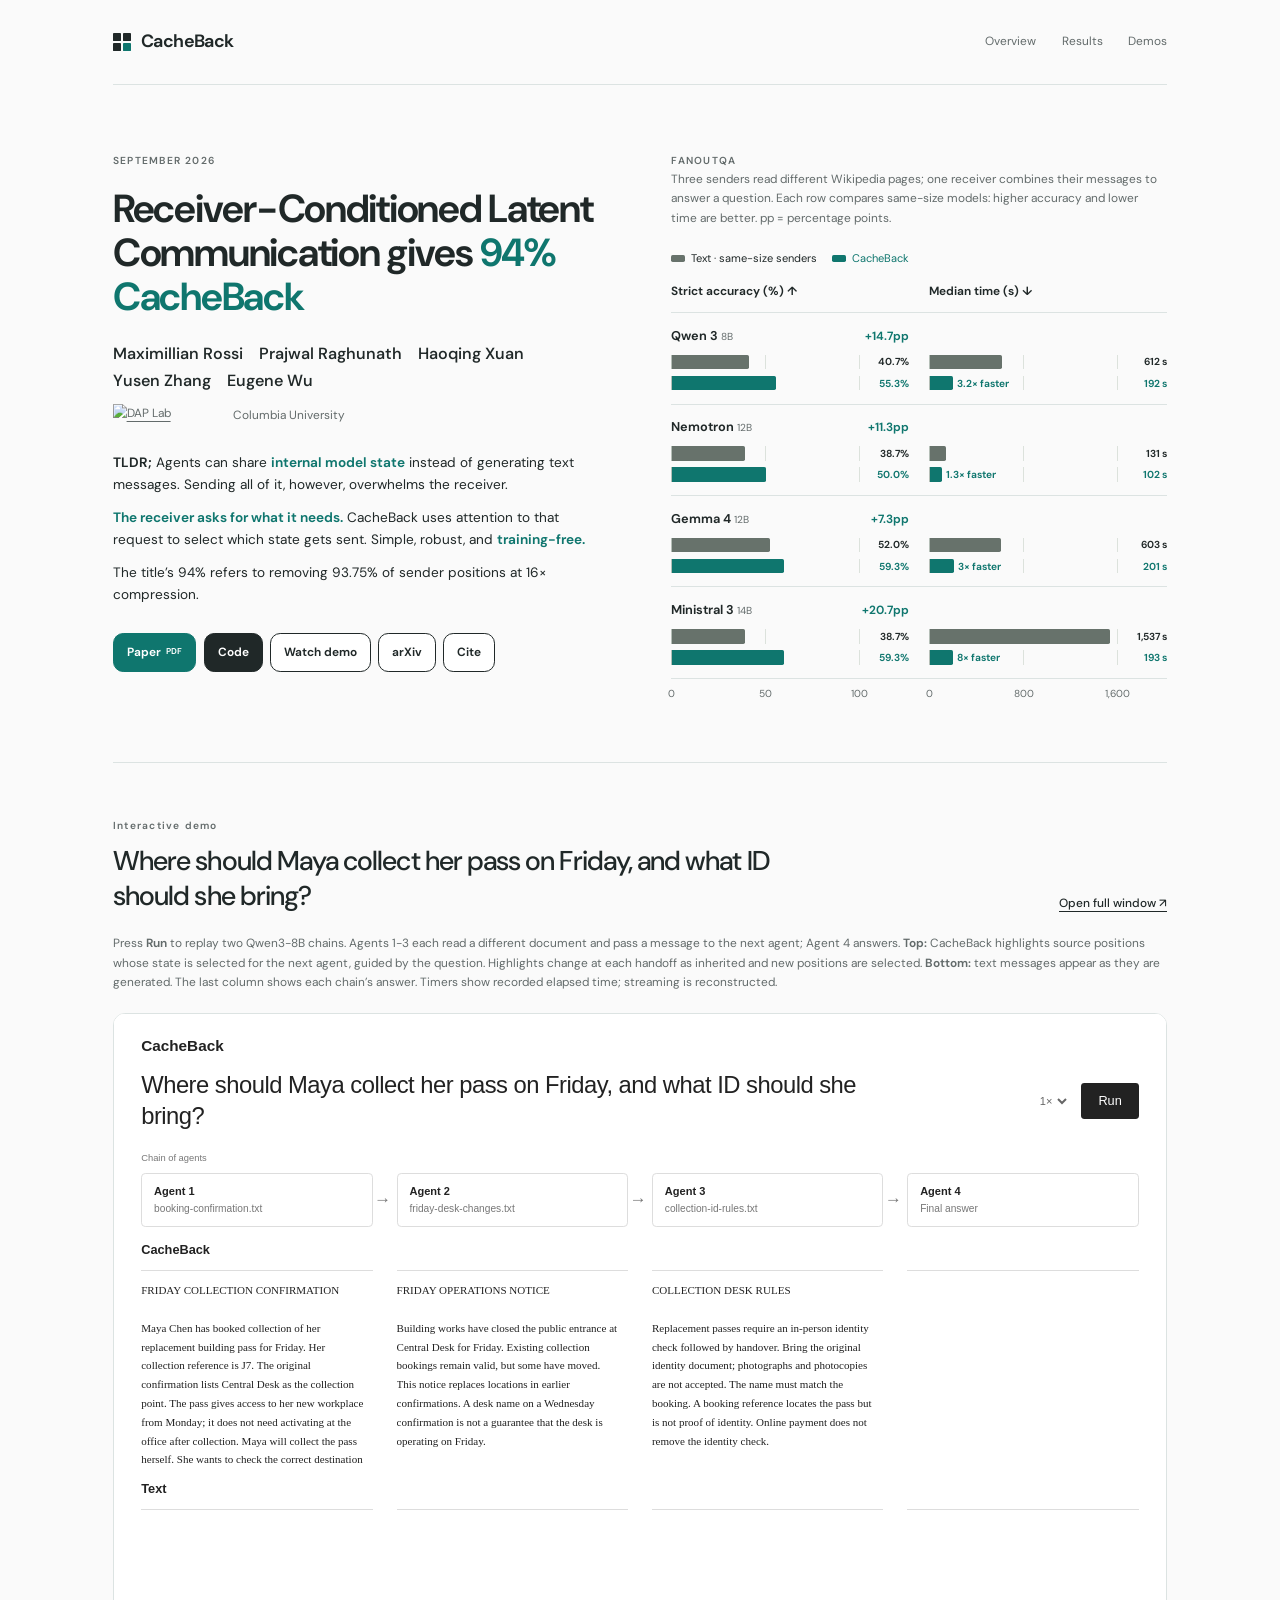
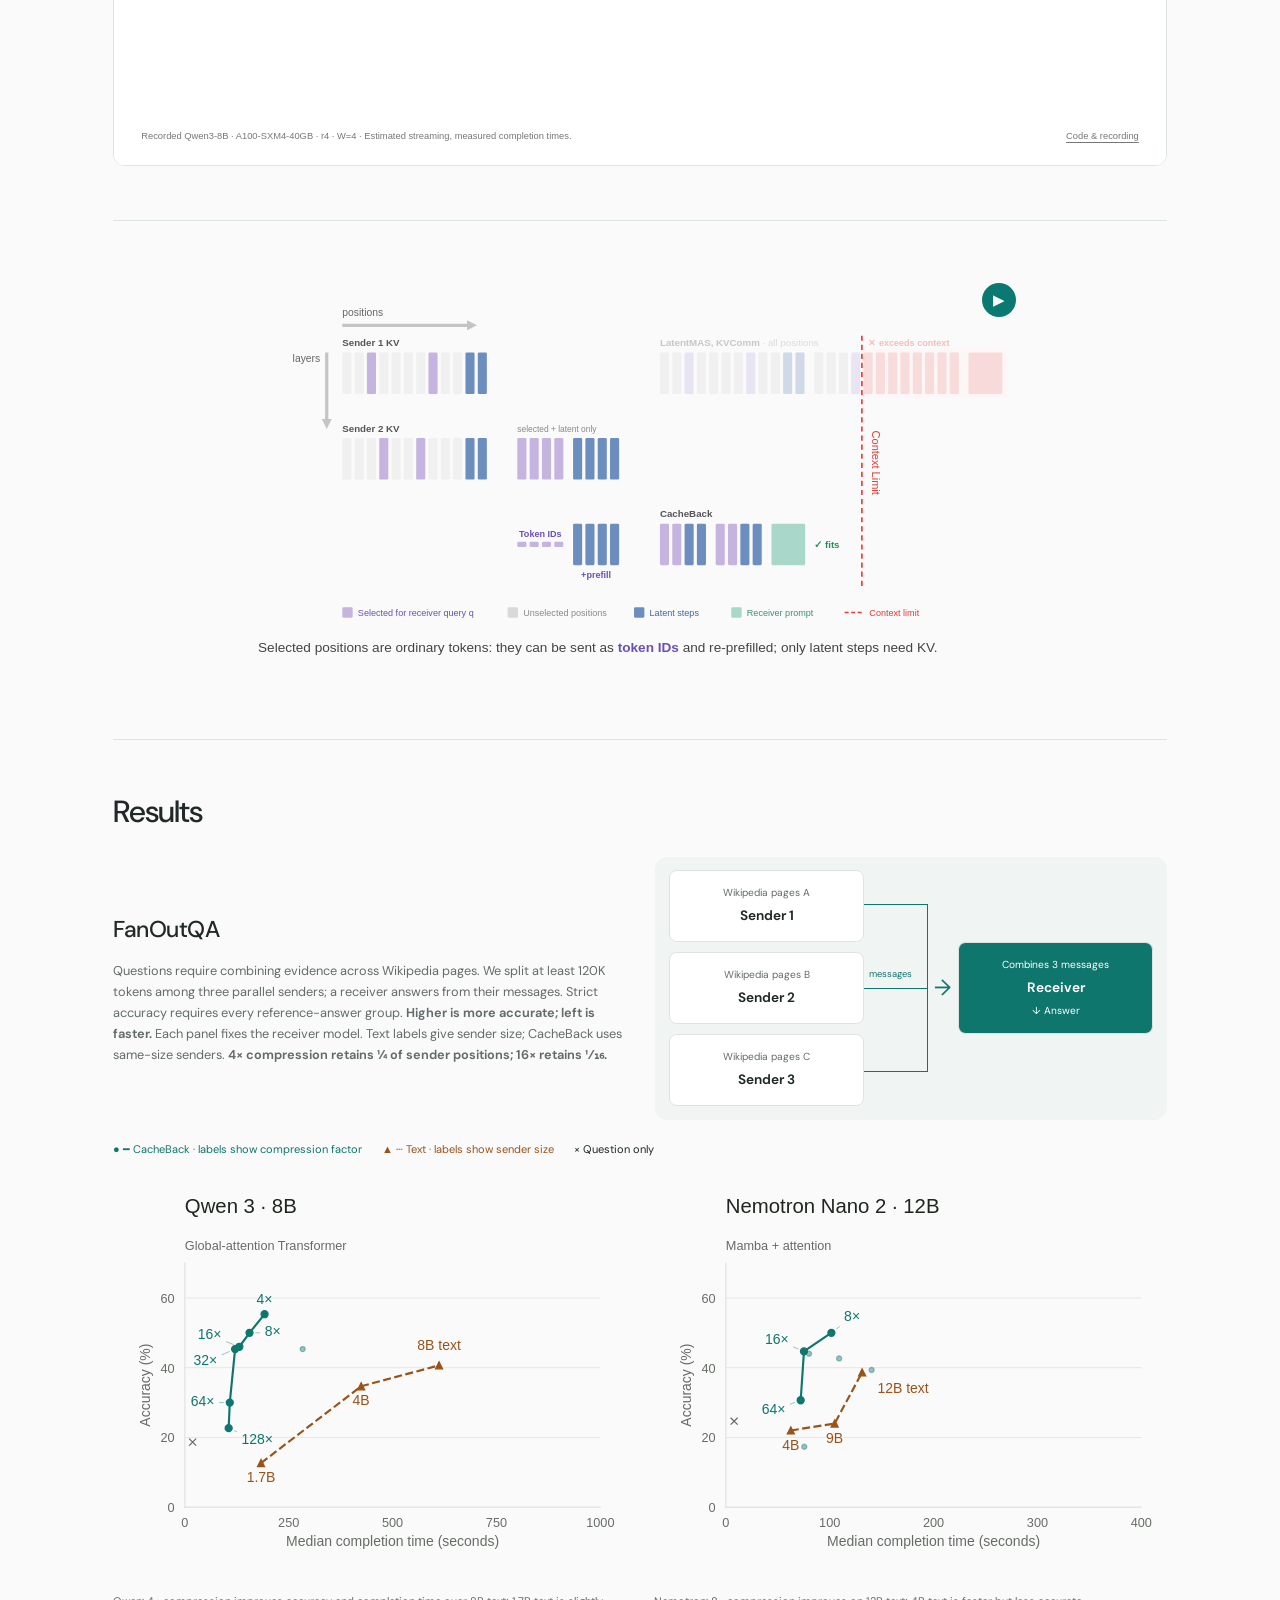
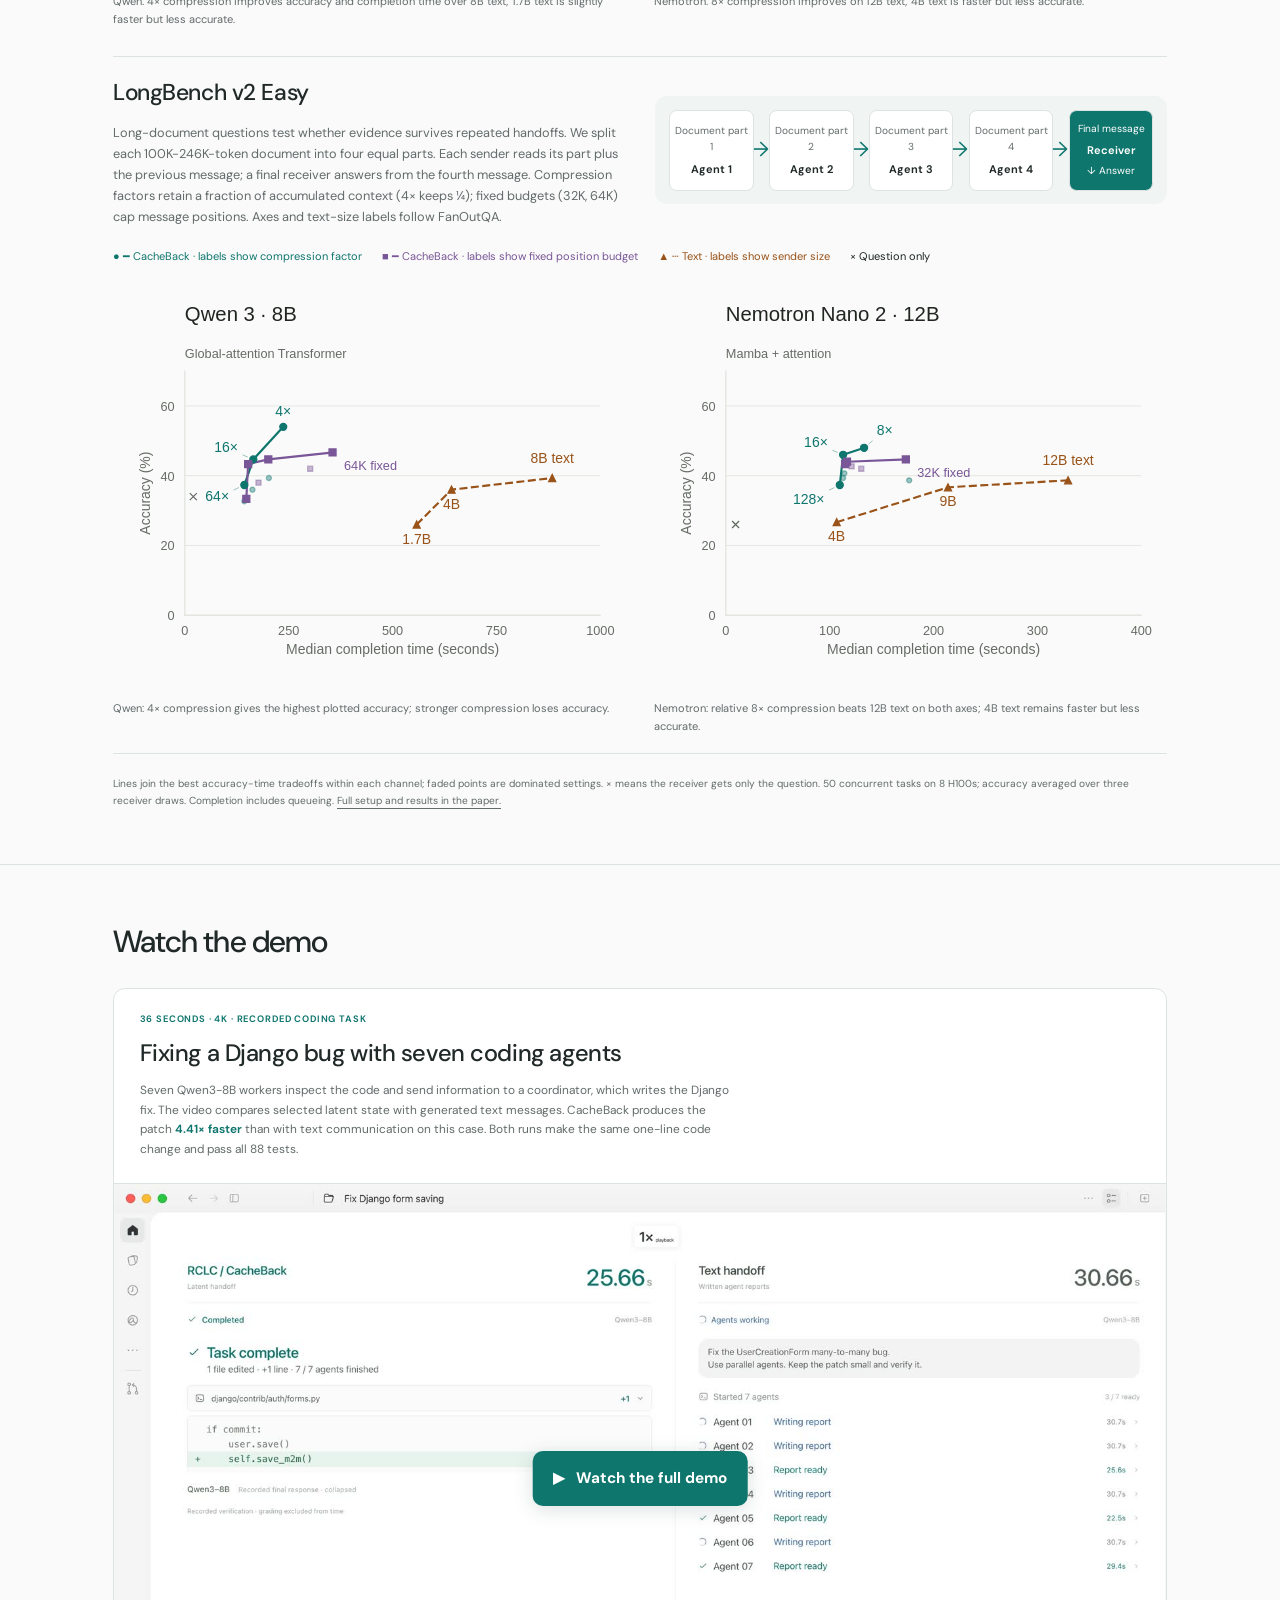
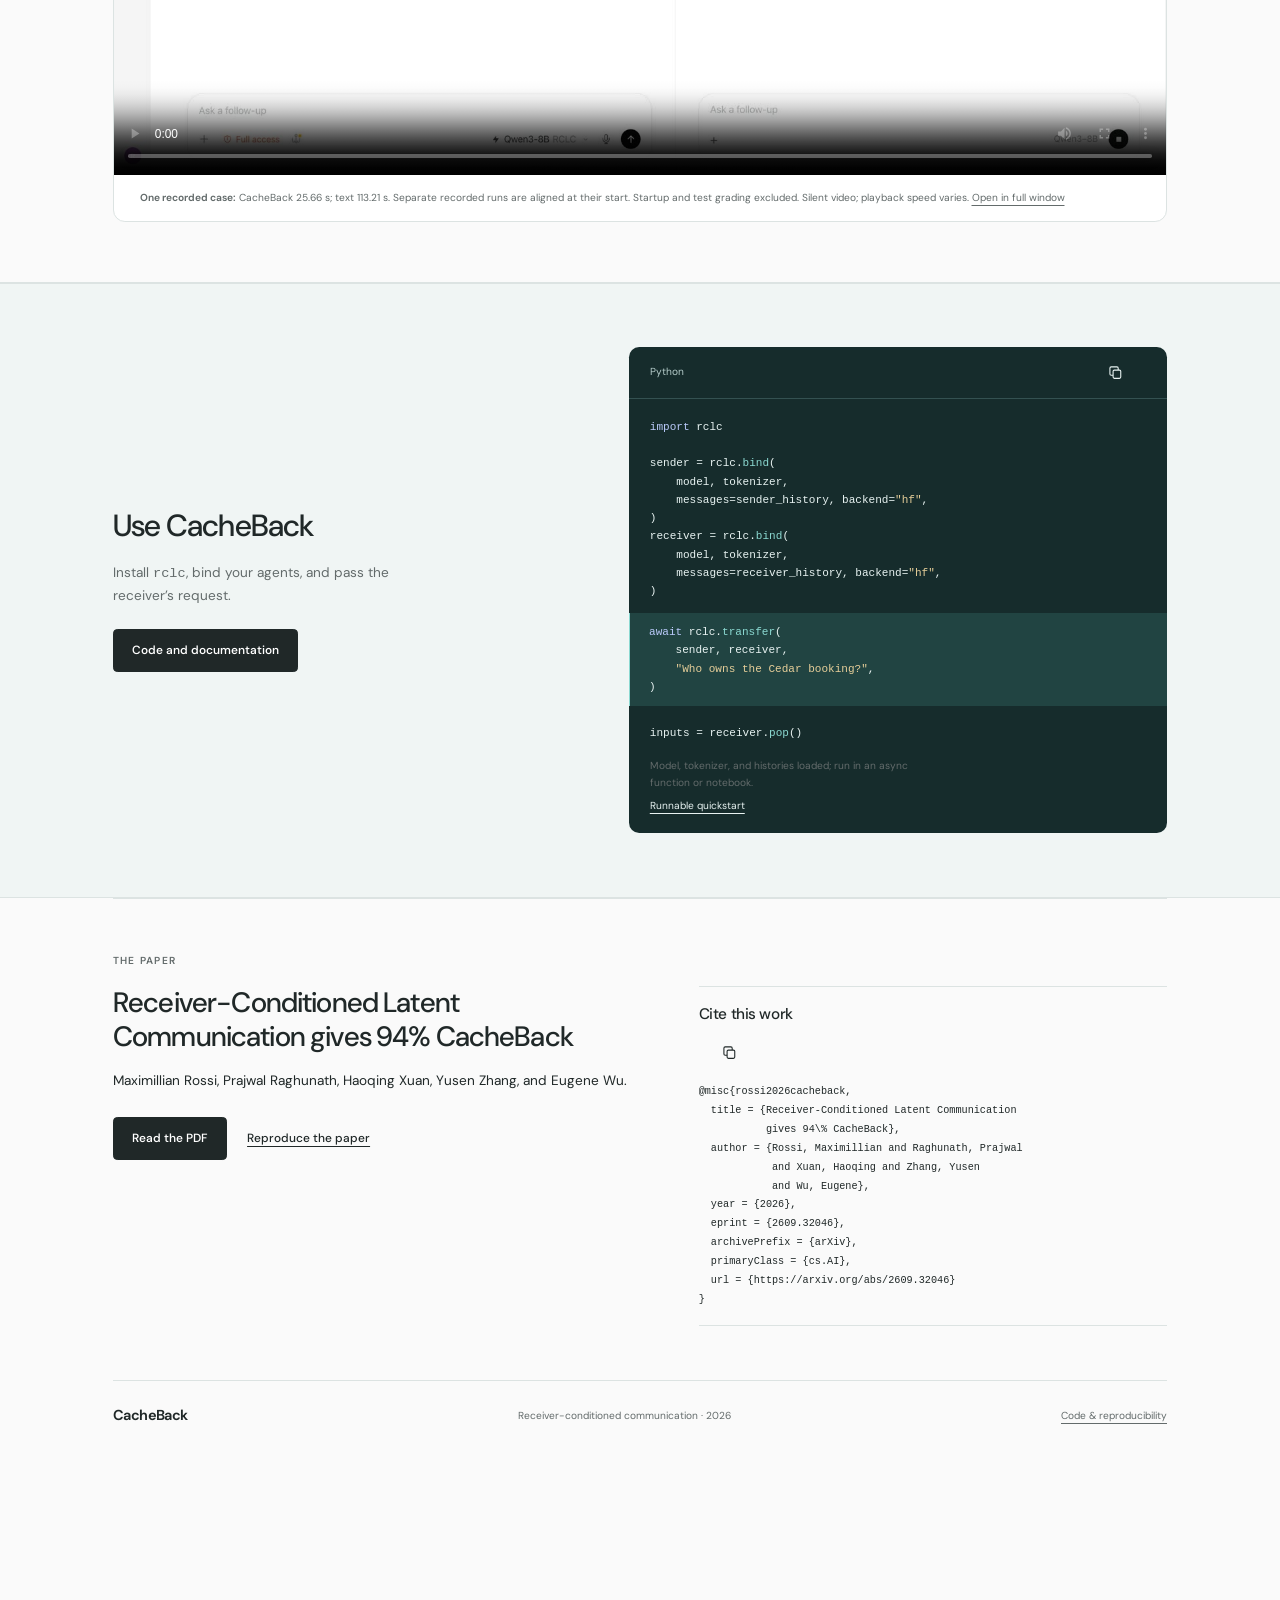
==== commit 62e7c59d: "Expand communication animation section to fit its content" ====
--- a/index.html
+++ b/index.html
@@ -69,7 +69,7 @@
     </section>
     <section id="abstract" class="abstract-section wrap" aria-label="Communication overview">
       <figure class="overview-figure">
-      <iframe class="communication-animation" src="demo/communication.html" title="Figure 2: animated comparison of full KV transfer and CacheBack" loading="lazy" sandbox="allow-scripts allow-same-origin"></iframe>
+      <iframe class="communication-animation" src="demo/communication.html?v=fit-2" title="Figure 2: animated comparison of full KV transfer and CacheBack" loading="lazy" sandbox="allow-scripts allow-same-origin"></iframe>
 
     </figure>
     </section>
--- a/website/assets/styles.css
+++ b/website/assets/styles.css
@@ -262,4 +262,4 @@
 
 @media(max-width:600px) { .benchmark-setup .sequential { gap:25px; } }
 
-.overview-figure .communication-animation { height:680px; background:transparent; }
+.overview-figure .communication-animation { height:auto; aspect-ratio:1180 / 650; background:transparent; }
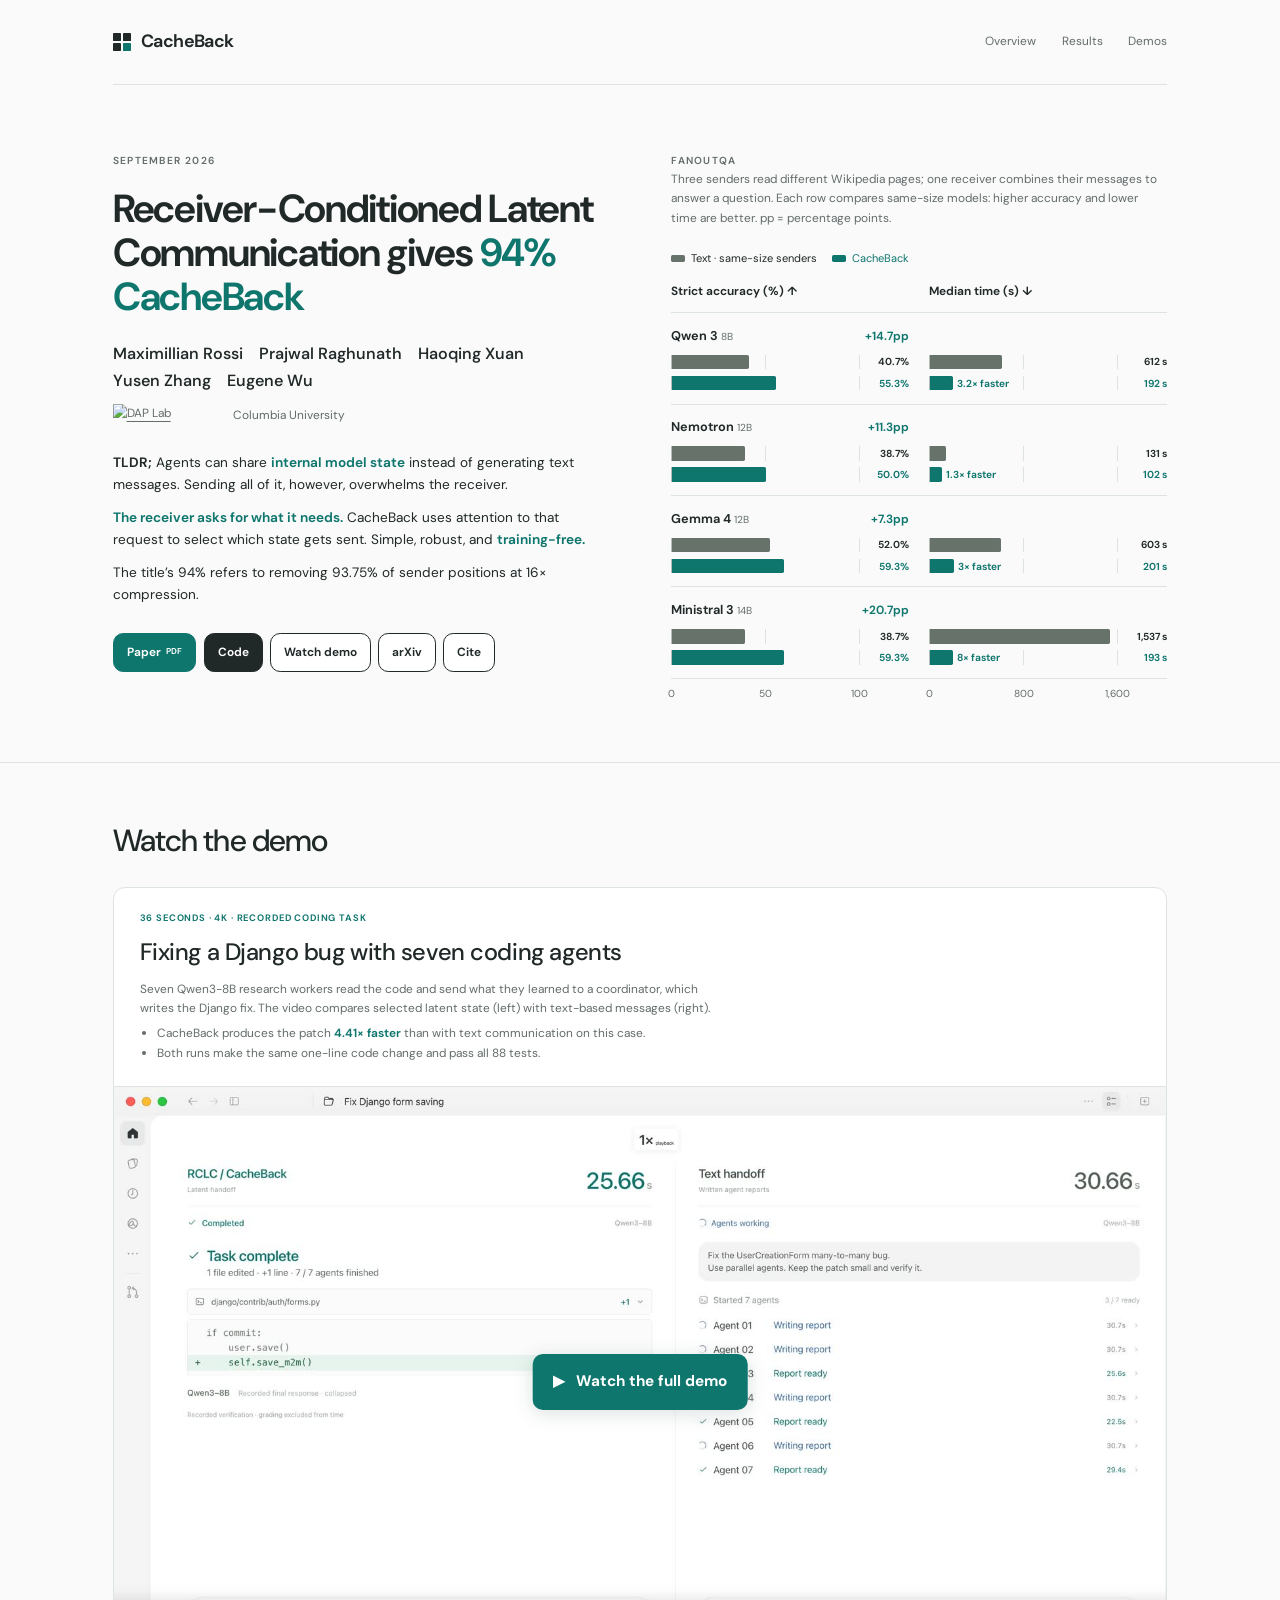
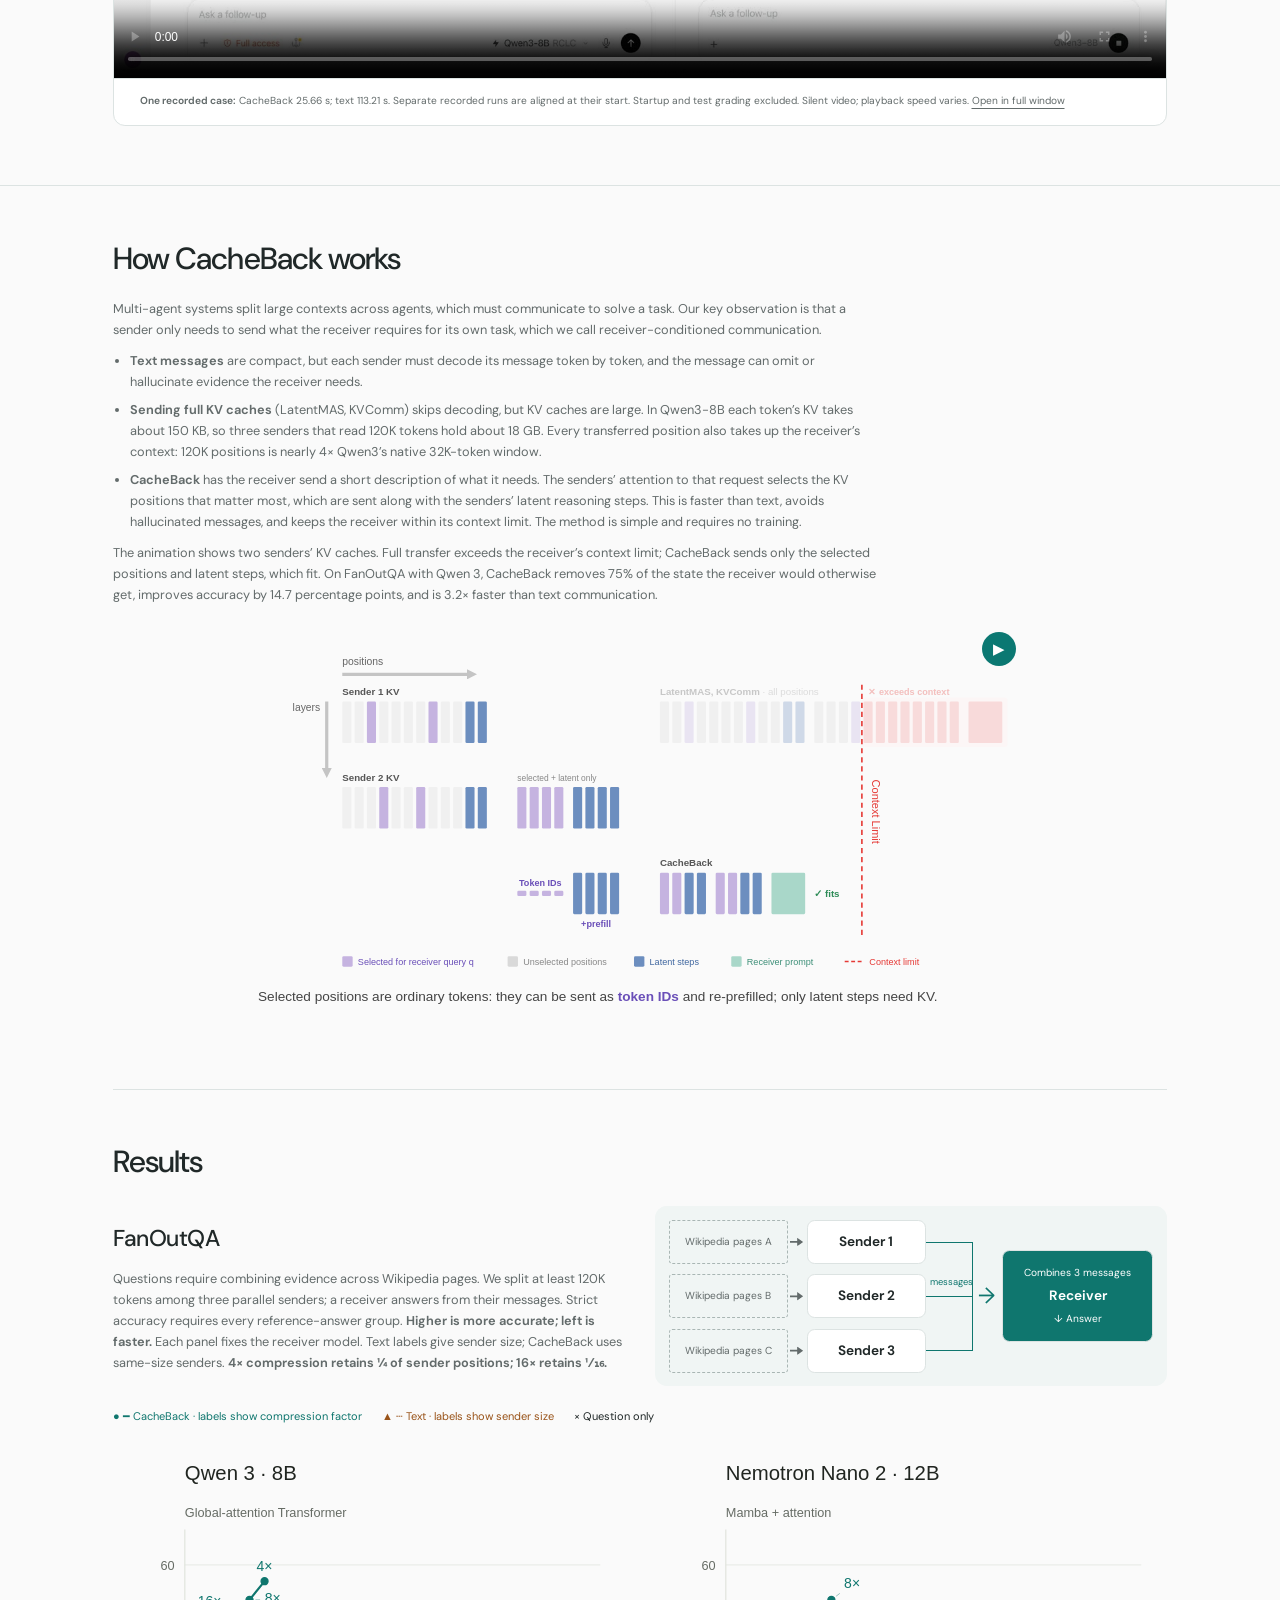
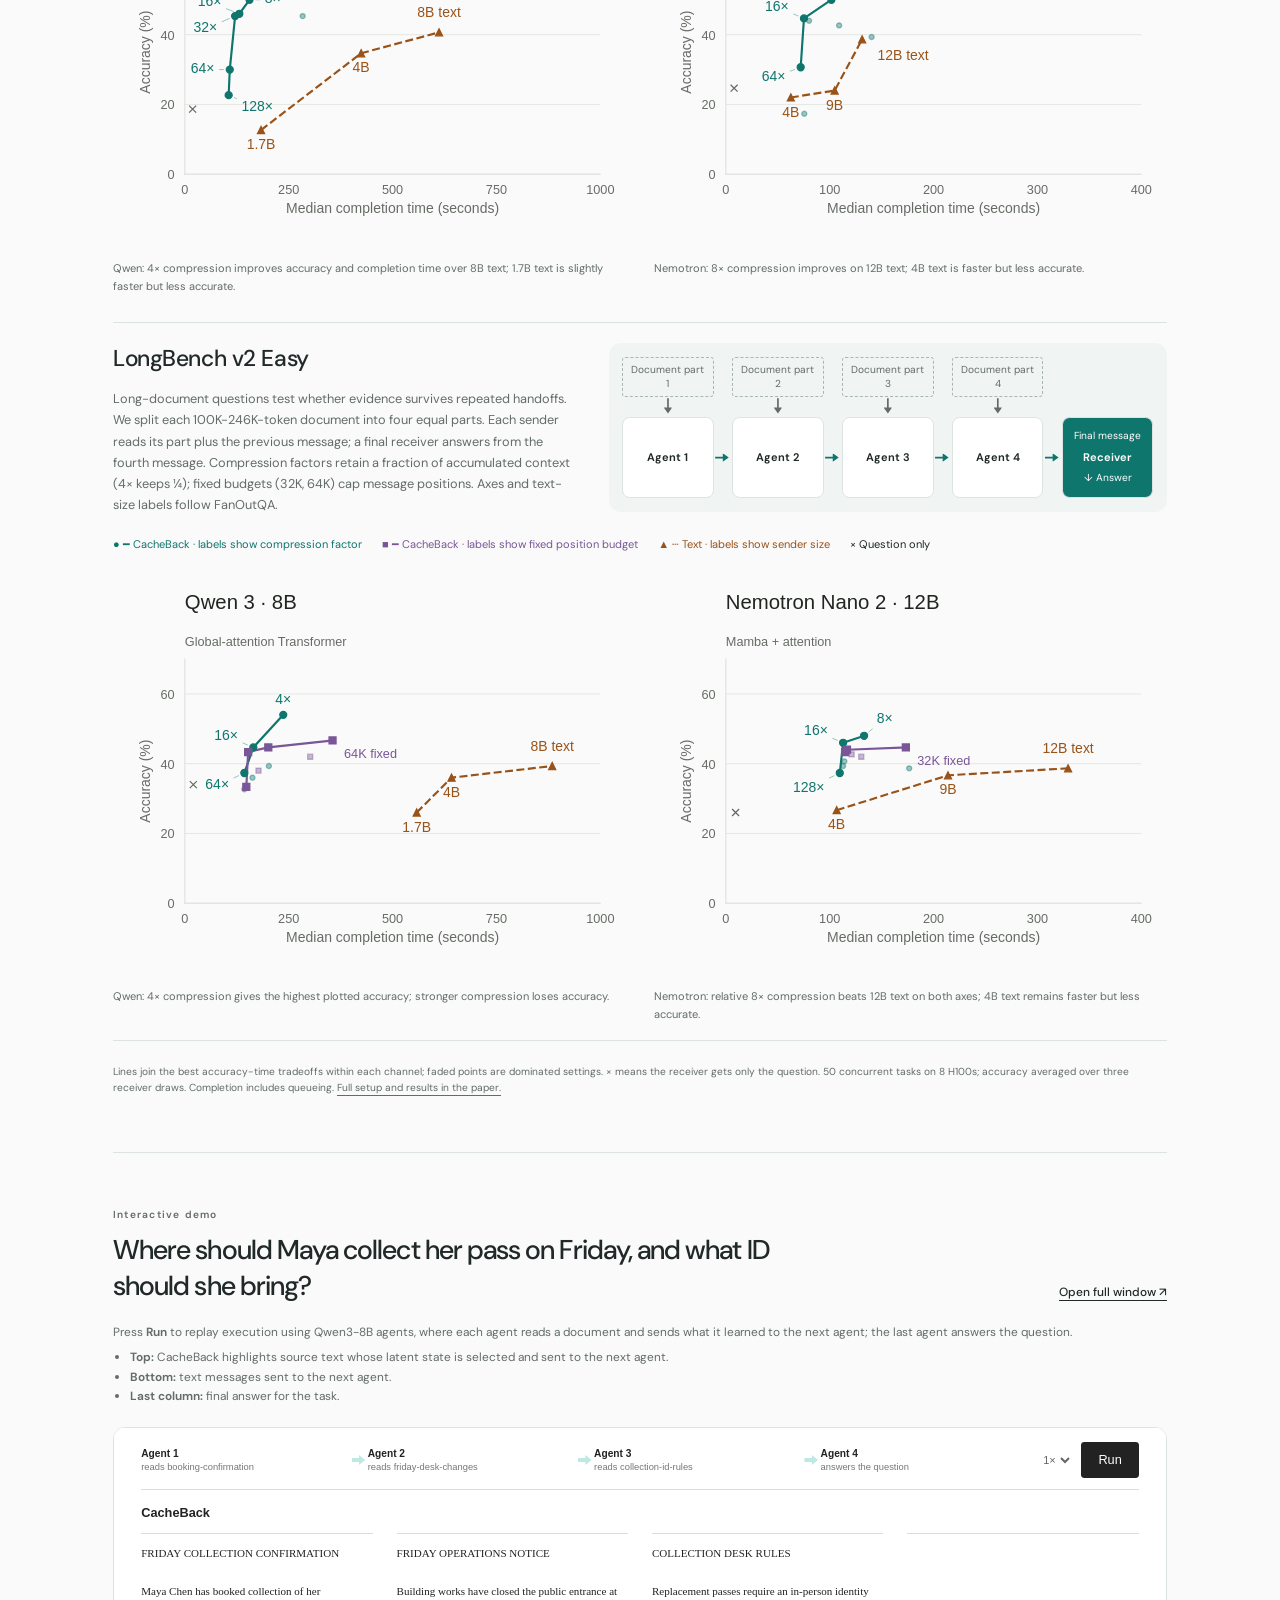
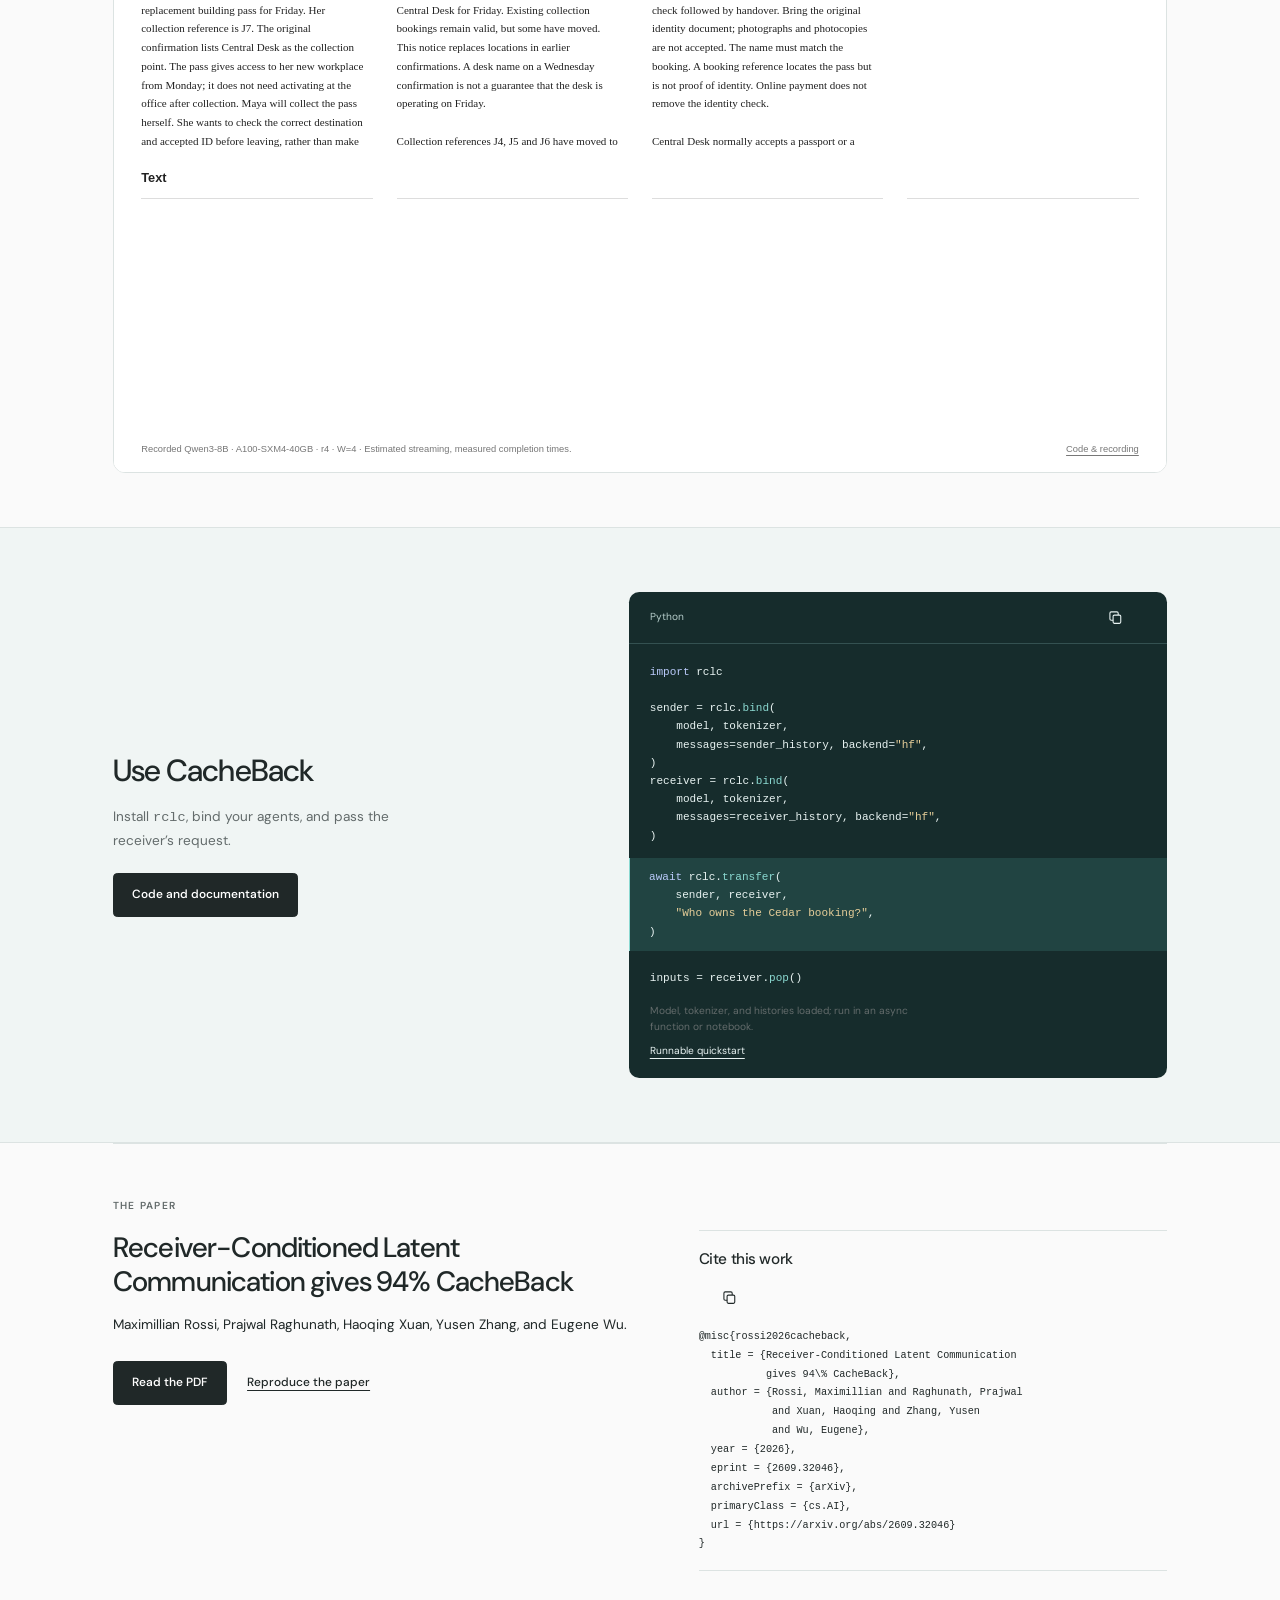
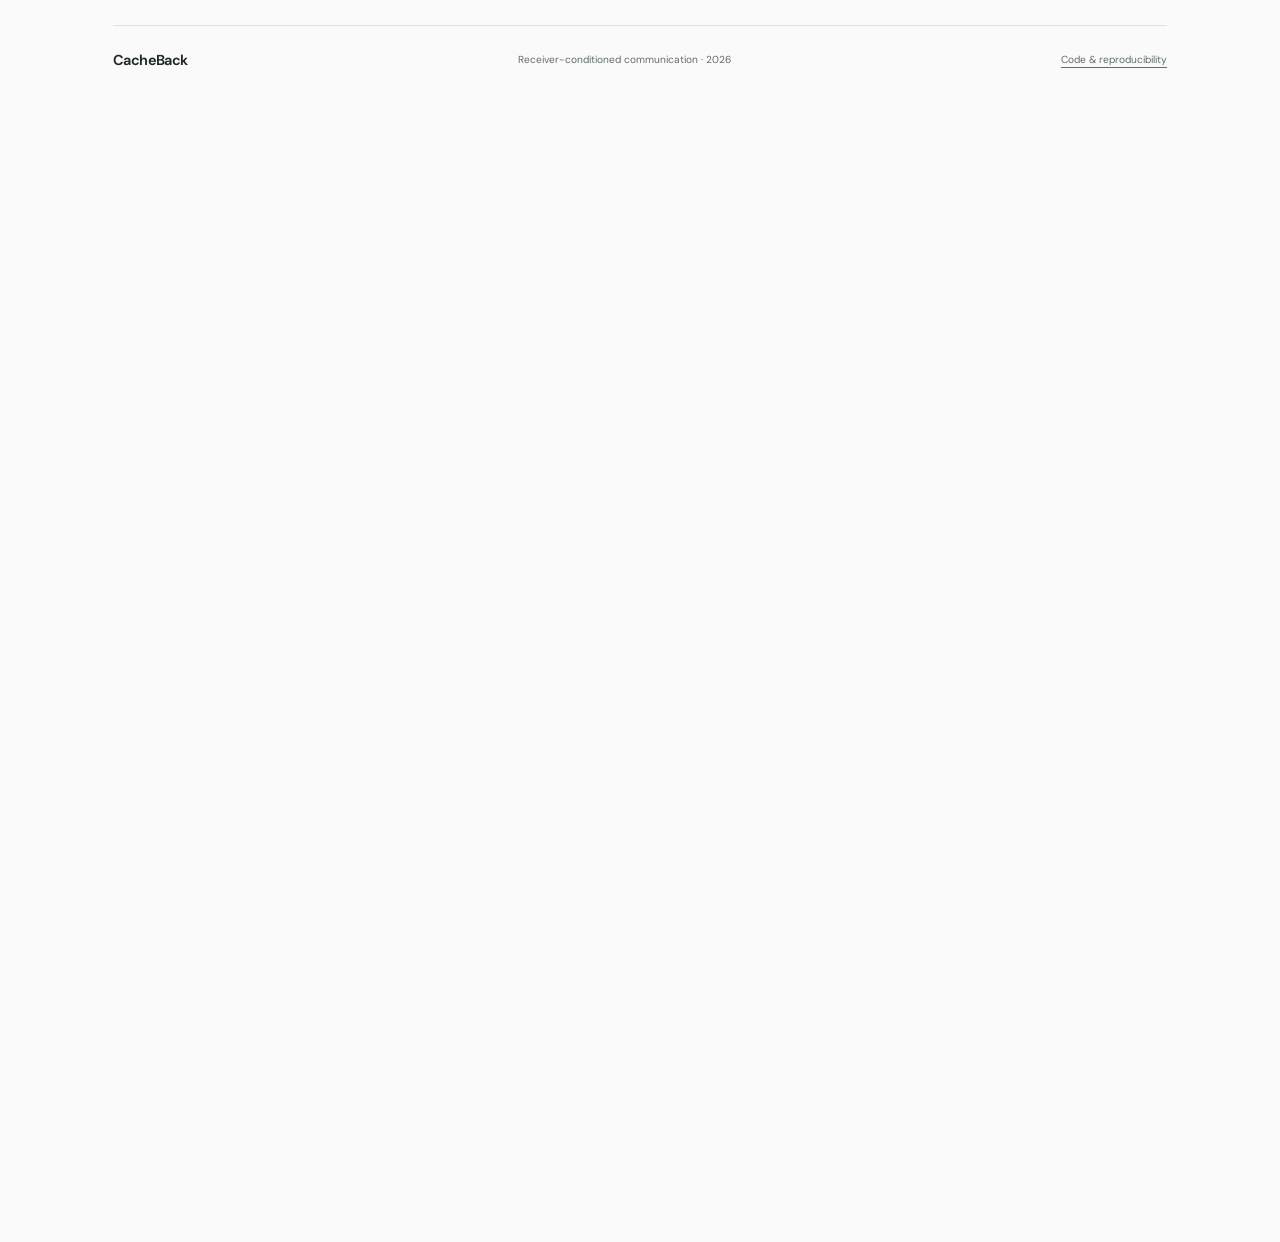
==== commit b33fb41e: "Clarify demos, diagrams, and the CacheBack overview - Put the Django coding demo first and move the " ====
--- a/index.html
+++ b/index.html
@@ -19,7 +19,7 @@
   <link rel="canonical" href="https://agentcacheback.github.io/">
   <title>Receiver-Conditioned Latent Communication gives 94% CacheBack</title>
   <link rel="icon" type="image/svg+xml" href="data:image/svg+xml,%3Csvg xmlns='http://www.w3.org/2000/svg' viewBox='0 0 32 32'%3E%3Crect width='32' height='32' rx='6' fill='%231c211e'/%3E%3Cpath d='M7 7h7v7H7zm11 0h7v7h-7zM7 18h7v7H7z' fill='%230f766e'/%3E%3Cpath d='M18 18h7v7h-7z' fill='%23fff'/%3E%3C/svg%3E">
-  <link rel="stylesheet" href="website/assets/styles.css?v=tldr-hero-2">
+  <link rel="stylesheet" href="website/assets/styles.css?v=overview-3">
   <script type="module" src="website/assets/app.js"></script>
 </head>
 <body>
@@ -60,16 +60,33 @@
 
       </aside>
     </section>
-    <section id="booking-demo" class="section wrap" aria-labelledby="booking-question">
-      <div class="booking-heading"><div><p class="eyebrow">Interactive demo</p><h2 id="booking-question">Where should Maya collect her pass on Friday, and what ID should she bring?</h2></div><a class="text-link" href="demo/index.html" target="_blank" rel="noopener noreferrer">Open full window <span aria-hidden="true">↗</span></a></div>
-      <p class="visual-note">Press <strong>Run</strong> to replay two Qwen3-8B chains. Agents 1-3 each read a different document and pass a message to the next agent; Agent 4 answers. <strong>Top:</strong> CacheBack highlights source positions whose state is selected for the next agent, guided by the question. Highlights change at each handoff as inherited and new positions are selected. <strong>Bottom:</strong> text messages appear as they are generated. The last column shows each chain’s answer. Timers show recorded elapsed time; streaming is reconstructed.</p>
-      <div class="recorded-demo">
-        <div class="demo-window"><iframe id="flagship-demo" src="demo/index.html?v=fit-7" title="Recorded CacheBack and text booking relay comparison, with playback controls" loading="lazy" sandbox="allow-scripts allow-same-origin" referrerpolicy="no-referrer"></iframe></div>
+    <section id="demo" class="demo-section" aria-labelledby="demo-title">
+      <div class="wrap">
+        <div class="demo-heading"><h2 id="demo-title">Watch the demo</h2></div>
+        <article class="recorded-demo coding-demo" id="coding-demo" aria-labelledby="coding-title">
+          <div class="demo-description"><div><p class="demo-type">36 seconds · 4K · Recorded coding task</p><h3 id="coding-title">Fixing a Django bug with seven coding agents</h3><p>Seven Qwen3-8B research workers read the code and send what they learned to a coordinator, which writes the Django fix. The video compares selected latent state (left) with text-based messages (right).</p><ul><li>CacheBack produces the patch <strong class="rclc-emphasis">4.41× faster</strong> than with text communication on this case.</li><li>Both runs make the same one-line code change and pass all 88 tests.</li></ul></div></div>
+          <div class="demo-player"><video id="coding-video" controls playsinline preload="auto" tabindex="0" width="3840" height="2160" poster="demo/coding/poster.jpg" aria-labelledby="coding-title" aria-describedby="coding-caption">
+            <source src="demo/coding/rclc-cacheback-4k.mp4" type="video/mp4">
+            <p><a href="demo/coding/rclc-cacheback-4k.mp4">Watch the demo as an MP4</a>.</p>
+          </video><button class="play-demo" id="play-demo" type="button" hidden><span aria-hidden="true">▶</span> Watch the full demo</button></div>
+          <div class="demo-caption" id="coding-caption"><p><strong>One recorded case:</strong> CacheBack 25.66 s; text 113.21 s. Separate recorded runs are aligned at their start. Startup and test grading excluded. Silent video; playback speed varies. <a href="demo/coding/rclc-cacheback-4k.mp4">Open in full window</a></p>
+          </div>
+        </article>
       </div>
     </section>
-    <section id="abstract" class="abstract-section wrap" aria-label="Communication overview">
+    <section id="abstract" class="abstract-section wrap" aria-labelledby="overview-title">
+      <div class="overview-heading">
+        <h2 id="overview-title">How CacheBack works</h2>
+        <p>Multi-agent systems split large contexts across agents, which must communicate to solve a task. Our key observation is that a sender only needs to send what the receiver requires for its own task, which we call receiver-conditioned communication.</p>
+        <ul>
+          <li><strong>Text messages</strong> are compact, but each sender must decode its message token by token, and the message can omit or hallucinate evidence the receiver needs.</li>
+          <li><strong>Sending full KV caches</strong> (LatentMAS, KVComm) skips decoding, but KV caches are large. In Qwen3-8B each token’s KV takes about 150 KB, so three senders that read 120K tokens hold about 18 GB. Every transferred position also takes up the receiver’s context: 120K positions is nearly 4× Qwen3’s native 32K-token window.</li>
+          <li><strong>CacheBack</strong> has the receiver send a short description of what it needs. The senders’ attention to that request selects the KV positions that matter most, which are sent along with the senders’ latent reasoning steps. This is faster than text, avoids hallucinated messages, and keeps the receiver within its context limit. The method is simple and requires no training.</li>
+        </ul>
+        <p>The animation shows two senders’ KV caches. Full transfer exceeds the receiver’s context limit; CacheBack sends only the selected positions and latent steps, which fit. On FanOutQA with Qwen 3, CacheBack removes 75% of the state the receiver would otherwise get, improves accuracy by 14.7 percentage points, and is 3.2× faster than text communication.</p>
+      </div>
       <figure class="overview-figure">
-      <iframe class="communication-animation" src="demo/communication.html?v=fit-2" title="Figure 2: animated comparison of full KV transfer and CacheBack" loading="lazy" sandbox="allow-scripts allow-same-origin"></iframe>
+      <iframe class="communication-animation" src="demo/communication.html" title="Figure 2: animated comparison of full KV transfer and CacheBack" loading="lazy" sandbox="allow-scripts allow-same-origin"></iframe>
 
     </figure>
     </section>
@@ -77,14 +94,14 @@
       <h2 id="results-title">Results</h2>
       <div class="paper-curves" id="paper-curves">
         <div class="benchmark-setup"><div class="curves-heading"><h3>FanOutQA</h3><p id="compression-guide">Questions require combining evidence across Wikipedia pages. We split at least 120K tokens among three parallel senders; a receiver answers from their messages. Strict accuracy requires every reference-answer group. <strong>Higher is more accurate; left is faster.</strong> Each panel fixes the receiver model. Text labels give sender size; CacheBack uses same-size senders. <strong>4× compression retains ¼ of sender positions; 16× retains ¹⁄₁₆.</strong></p></div>
-        <div class="topology-diagram parallel" role="img" aria-label="Three senders read separate Wikipedia pages in parallel. Their messages converge on one receiver, which answers."><div class="senders"><div class="agent-node"><small>Wikipedia pages A</small><strong>Sender 1</strong></div><div class="agent-node"><small>Wikipedia pages B</small><strong>Sender 2</strong></div><div class="agent-node"><small>Wikipedia pages C</small><strong>Sender 3</strong></div></div><div class="merge" aria-hidden="true"><span>messages</span></div><div class="agent-node receiver"><small>Combines 3 messages</small><strong>Receiver</strong><small>↓ Answer</small></div></div></div>
+        <div class="topology-diagram parallel" role="img" aria-label="Three senders read separate Wikipedia pages in parallel. Their messages converge on one receiver, which answers."><div class="senders"><div class="sender-row"><div class="evidence">Wikipedia pages A</div><div class="agent-node"><strong>Sender 1</strong></div></div><div class="sender-row"><div class="evidence">Wikipedia pages B</div><div class="agent-node"><strong>Sender 2</strong></div></div><div class="sender-row"><div class="evidence">Wikipedia pages C</div><div class="agent-node"><strong>Sender 3</strong></div></div></div><div class="merge" aria-hidden="true"><span>messages</span></div><div class="agent-node receiver"><small>Combines 3 messages</small><strong>Receiver</strong><small>↓ Answer</small></div></div></div>
         <div class="curve-legend" aria-label="Curve legend"><span class="rclc-emphasis">● ━ CacheBack · labels show compression factor</span><span class="text-emphasis">▲ ┄ Text · labels show sender size</span><span>× Question only</span></div>
         <div class="curve-grid">
           <figure><img src="website/assets/figures/fanoutqa-qwen.svg?v=compression-labels" width="560" height="460" loading="lazy" alt="FanOutQA, Qwen 3 8B: CacheBack 4× compression reaches 55.3% strict accuracy at 192 seconds, compared with 40.7% at 612 seconds for same-size text; weaker settings are also plotted."><figcaption>Qwen: 4× compression improves accuracy and completion time over 8B text; 1.7B text is slightly faster but less accurate.</figcaption></figure>
           <figure><img src="website/assets/figures/fanoutqa-nemotron.svg?v=compression-labels" width="560" height="460" loading="lazy" alt="FanOutQA, Nemotron Nano 2 12B: CacheBack 8× compression reaches 50% accuracy near 102 seconds versus 38.7% near 131 seconds for same-size text. A smaller text sender is faster at lower accuracy."><figcaption>Nemotron: 8× compression improves on 12B text; 4B text is faster but less accurate.</figcaption></figure>
         </div>
-        <div class="chain-results" id="chain-results"><div class="benchmark-setup"><div class="curves-heading"><h3>LongBench v2 Easy</h3><p>Long-document questions test whether evidence survives repeated handoffs. We split each 100K-246K-token document into four equal parts. Each sender reads its part plus the previous message; a final receiver answers from the fourth message. Compression factors retain a fraction of accumulated context (4× keeps ¼); fixed budgets (32K, 64K) cap message positions. Axes and text-size labels follow FanOutQA.</p></div>
-        <div class="topology-diagram sequential" role="img" aria-label="Four agents read document parts in order. Each passes a message to the next. A final receiver answers from the fourth message."><div class="agent-node"><small>Document part 1</small><strong>Agent 1</strong></div><div class="agent-node"><small>Document part 2</small><strong>Agent 2</strong></div><div class="agent-node"><small>Document part 3</small><strong>Agent 3</strong></div><div class="agent-node"><small>Document part 4</small><strong>Agent 4</strong></div><div class="agent-node receiver"><small>Final message</small><strong>Receiver</strong><small>↓ Answer</small></div></div></div>
+        <div class="chain-results" id="chain-results"><div class="benchmark-setup chain-setup"><div class="curves-heading"><h3>LongBench v2 Easy</h3><p>Long-document questions test whether evidence survives repeated handoffs. We split each 100K-246K-token document into four equal parts. Each sender reads its part plus the previous message; a final receiver answers from the fourth message. Compression factors retain a fraction of accumulated context (4× keeps ¼); fixed budgets (32K, 64K) cap message positions. Axes and text-size labels follow FanOutQA.</p></div>
+        <div class="topology-diagram sequential" role="img" aria-label="Four agents read document parts in order. Each passes a message to the next. A final receiver answers from the fourth message."><div class="evidence">Document part 1</div><div class="agent-node"><strong>Agent 1</strong></div><div class="evidence">Document part 2</div><div class="agent-node"><strong>Agent 2</strong></div><div class="evidence">Document part 3</div><div class="agent-node"><strong>Agent 3</strong></div><div class="evidence">Document part 4</div><div class="agent-node"><strong>Agent 4</strong></div><div class="agent-node receiver"><small>Final message</small><strong>Receiver</strong><small>↓ Answer</small></div></div></div>
         <div class="curve-legend" aria-label="LongBench curve legend"><span class="rclc-emphasis">● ━ CacheBack · labels show compression factor</span><span class="fixed-emphasis">■ ━ CacheBack · labels show fixed position budget</span><span class="text-emphasis">▲ ┄ Text · labels show sender size</span><span>× Question only</span></div>
         <div class="curve-grid">
           <figure><img src="website/assets/figures/longbench-qwen.svg?v=compression-labels" width="560" height="460" loading="lazy" alt="LongBench v2 Easy, Qwen 3 8B: both relative and fixed CacheBack budgets include settings faster and more accurate than same-size text. Stronger compression eventually lowers accuracy."><figcaption>Qwen: 4× compression gives the highest plotted accuracy; stronger compression loses accuracy.</figcaption></figure>
@@ -94,18 +111,18 @@
         <p class="curve-caption">Lines join the best accuracy-time tradeoffs within each channel; faded points are dominated settings. × means the receiver gets only the question. 50 concurrent tasks on 8 H100s; accuracy averaged over three receiver draws. Completion includes queueing. <a href="https://arxiv.org/pdf/2609.32046">Full setup and results in the paper.</a></p>
       </div>
     </section>
-    <section id="demo" class="demo-section" aria-labelledby="demo-title">
-      <div class="wrap">
-        <div class="demo-heading"><h2 id="demo-title">Watch the demo</h2></div>
-        <article class="recorded-demo coding-demo" id="coding-demo" aria-labelledby="coding-title">
-          <div class="demo-description"><div><p class="demo-type">36 seconds · 4K · Recorded coding task</p><h3 id="coding-title">Fixing a Django bug with seven coding agents</h3><p>Seven Qwen3-8B workers inspect the code and send information to a coordinator, which writes the Django fix. The video compares selected latent state with generated text messages. CacheBack produces the patch <strong class="rclc-emphasis">4.41× faster</strong> than with text communication on this case. Both runs make the same one-line code change and pass all 88 tests.</p></div></div>
-          <div class="demo-player"><video id="coding-video" controls playsinline preload="auto" tabindex="0" width="3840" height="2160" poster="demo/coding/poster.jpg" aria-labelledby="coding-title" aria-describedby="coding-caption">
-            <source src="demo/coding/rclc-cacheback-4k.mp4" type="video/mp4">
-            <p><a href="demo/coding/rclc-cacheback-4k.mp4">Watch the demo as an MP4</a>.</p>
-          </video><button class="play-demo" id="play-demo" type="button" hidden><span aria-hidden="true">▶</span> Watch the full demo</button></div>
-          <div class="demo-caption" id="coding-caption"><p><strong>One recorded case:</strong> CacheBack 25.66 s; text 113.21 s. Separate recorded runs are aligned at their start. Startup and test grading excluded. Silent video; playback speed varies. <a href="demo/coding/rclc-cacheback-4k.mp4">Open in full window</a></p>
-          </div>
-        </article>
+    <section id="booking-demo" class="section wrap" aria-labelledby="booking-question">
+      <div class="booking-heading"><div><p class="eyebrow">Interactive demo</p><h2 id="booking-question">Where should Maya collect her pass on Friday, and what ID should she bring?</h2></div><a class="text-link" href="demo/index.html" target="_blank" rel="noopener noreferrer">Open full window <span aria-hidden="true">↗</span></a></div>
+      <div class="visual-note">
+        <p>Press <strong>Run</strong> to replay execution using Qwen3-8B agents, where each agent reads a document and sends what it learned to the next agent; the last agent answers the question.</p>
+        <ul>
+          <li><strong>Top:</strong> CacheBack highlights source text whose latent state is selected and sent to the next agent.</li>
+          <li><strong>Bottom:</strong> text messages sent to the next agent.</li>
+          <li><strong>Last column:</strong> final answer for the task.</li>
+        </ul>
+      </div>
+      <div class="recorded-demo">
+        <div class="demo-window"><iframe id="flagship-demo" src="demo/index.html?v=fit-9" title="Recorded CacheBack and text booking relay comparison, with playback controls" loading="lazy" sandbox="allow-scripts allow-same-origin" referrerpolicy="no-referrer"></iframe></div>
       </div>
     </section>
     <section class="code-section" id="code" aria-labelledby="code-title"><div class="wrap code-layout"><div><h2 id="code-title">Use CacheBack</h2><p>Install <code>rclc</code>, bind your agents, and pass the receiver’s request.</p><a class="button primary" href="https://github.com/agentcacheback/cacheback">Code and documentation</a></div><div class="code-card"><div class="code-bar"><span>Python</span><button class="copy-button" data-copy="quickstart" type="button" aria-label="Copy code"><svg class="copy-icon" aria-hidden="true" width="18" height="18" viewBox="0 0 24 24" fill="none" stroke="currentColor" stroke-width="1.7"><rect x="8" y="8" width="12" height="13" rx="2"/><path d="M16 8V5a2 2 0 0 0-2-2H5a2 2 0 0 0-2 2v9a2 2 0 0 0 2 2h3"/></svg><span class="copy-feedback" aria-hidden="true">Copied</span></button></div><pre><code id="quickstart"><span class="code-keyword">import</span> rclc
--- a/website/assets/styles.css
+++ b/website/assets/styles.css
@@ -90,9 +90,10 @@
 .chart-axis span:nth-child(2) { left:50%; }
 .chart-axis span:nth-child(3) { left:100%; }
 
-.abstract-section { display:grid; grid-template-columns:1fr; align-items:center; gap:48px; padding-block:64px; border-top:1px solid var(--line); }
+.abstract-section { display:grid; grid-template-columns:1fr; align-items:center; gap:24px; padding-block:64px; border-top:1px solid var(--line); }
 .tldr { font-size:16px; line-height:1.65; }
 .abstract-section .overview-figure { width:100%; max-width:900px; margin-inline:auto; }
+.overview-heading h2 { margin-bottom:24px; }.overview-heading p,.overview-heading ul { max-width:85ch; color:var(--muted); font-size:15px; }.overview-heading ul { margin:12px 0; padding-left:20px; }.overview-heading li+li { margin-top:8px; }
 .overview-figure img { width:100%; height:auto; display:block; }
 .overview-figure figcaption { color:var(--muted); font-size:12px; margin-top:18px; }
 .tldr p+p { margin-top:12px; }
@@ -126,7 +127,8 @@
 .play-demo span { margin-right:8px; }
 .demo-description { display:flex; align-items:flex-start; justify-content:space-between; gap:36px; padding:27px 30px; }
 .demo-description h3 { font-size:28px; margin:7px 0 10px; }
-.demo-description p { color:var(--muted); font-size:14px; max-width:74ch; }
+.demo-description p,.demo-description ul { color:var(--muted); font-size:14px; max-width:74ch; }
+.demo-description ul { margin:6px 0 0; padding-left:20px; }
 .demo-description .demo-type { font-size:11px; font-weight:650; text-transform:uppercase; letter-spacing:.09em; color:var(--rclc); }
 .demo-evidence { margin-top:18px; color:var(--muted); font-size:12px; }
 .demo-evidence>div { white-space:pre-wrap; margin-top:12px; }
@@ -244,6 +246,8 @@
 
 #hero-title { font-size:clamp(34px,3.6vw,50px); line-height:1.12; letter-spacing:-1.5px; margin-bottom:28px; }
 .visual-note { color:var(--muted); font-size:14px; line-height:1.65; margin-bottom:24px; }
+.visual-note p { margin:0 0 6px; }
+.visual-note ul { margin:0; padding-left:20px; }
 .curve-grid figcaption { color:var(--muted); font-size:13px; margin-top:10px; }
 
 
@@ -251,15 +255,27 @@
 .agent-node { position:relative; display:flex; flex-direction:column; justify-content:center; gap:4px; min-width:0; padding:16px 12px; text-align:center; background:white; border:1px solid var(--line); border-radius:9px; }
 .agent-node small { font-size:12px; color:var(--muted); }.agent-node strong { font-size:16px; }
 .agent-node.receiver { background:var(--rclc); color:white; }.receiver small { color:white; }
-.parallel { display:grid; grid-template-columns:minmax(0,1fr) 110px minmax(0,1fr); align-items:center; max-width:700px; }
-.senders { display:grid; gap:12px; }.merge { height:calc(100% - 80px); border-right:2px solid var(--rclc); border-block:2px solid var(--rclc); position:relative; margin-right:35px; }
+.parallel { --row:52px; display:grid; grid-template-columns:minmax(0,1.7fr) 90px minmax(0,1fr); align-items:center; max-width:700px; }
+.evidence { position:relative; display:flex; align-items:center; justify-content:center; min-width:0; padding:6px 8px; font-size:12px; line-height:1.35; color:var(--muted); text-align:center; border:1px dashed #a9b6b4; border-radius:4px; }
+.evidence:after,.sequential .agent-node:not(:last-child):after { content:""; position:absolute; background:var(--muted); }
+.evidence:after,.sequential .agent-node:not(:last-child):after { clip-path:polygon(0 4px,calc(100% - 7px) 4px,calc(100% - 7px) 0,100% 5px,calc(100% - 7px) 10px,calc(100% - 7px) 6px,0 6px); }
+.senders { display:grid; gap:12px; }.sender-row { display:grid; grid-template-columns:minmax(0,1fr) minmax(0,1fr); gap:22px; height:var(--row); }.sender-row .agent-node { padding:8px; }
+.sender-row .evidence:after { left:calc(100% + 3px); top:50%; width:16px; height:10px; transform:translateY(-50%); }
+.merge { height:calc(100% - var(--row)); border-right:2px solid var(--rclc); border-block:2px solid var(--rclc); position:relative; margin-right:35px; }
 .merge:before { content:""; position:absolute; top:50%; width:100%; border-top:2px solid var(--rclc); }.merge:after { content:"→"; position:absolute; left:100%; top:50%; transform:translateY(-50%); width:35px; text-align:center; color:var(--rclc); font-size:26px; }.merge span { position:absolute; left:5px; top:50%; transform:translateY(-25px); font-size:11px; color:var(--rclc); }
-.sequential { display:grid; grid-template-columns:repeat(5,minmax(0,1fr)); gap:28px; align-items:stretch; }.sequential .agent-node:not(:last-child):after { content:"→"; position:absolute; left:100%; width:28px; top:50%; transform:translateY(-50%); color:var(--rclc); font-size:24px; }
-@media(max-width:600px) { .parallel { grid-template-columns:minmax(0,1fr) 65px minmax(0,1fr); padding:14px; }.merge { margin-right:20px; }.merge:after { width:20px; }.merge span { display:none; }.agent-node { padding:12px 6px; }.sequential { grid-template-columns:1fr; gap:25px; }.sequential .agent-node:not(:last-child):after { content:"↓"; left:50%; top:100%; transform:translateX(-50%); height:25px; line-height:25px; } }
-
-.benchmark-setup { display:grid; grid-template-columns:1fr 1fr; gap:36px; align-items:center; margin-bottom:24px; }.benchmark-setup .topology-diagram { margin:0; padding:16px; }.benchmark-setup .sequential { gap:18px; }.benchmark-setup .sequential .agent-node { padding:12px 4px; }.benchmark-setup .sequential .agent-node:after { width:18px; }.benchmark-setup .sequential strong { font-size:13px; }
+.sequential { --gap:28px; display:grid; grid-template-columns:repeat(5,minmax(0,1fr)); grid-template-rows:auto auto; grid-auto-flow:column; gap:24px var(--gap); align-items:stretch; }
+.sequential .receiver { grid-area:2/5; }.sequential .agent-node { padding:12px 6px; }
+.sequential .evidence:after { left:50%; top:calc(100% + 3px); width:10px; height:18px; transform:translateX(-50%); clip-path:polygon(4px 0,6px 0,6px calc(100% - 7px),10px calc(100% - 7px),5px 100%,0 calc(100% - 7px),4px calc(100% - 7px)); }
+.sequential .agent-node:not(:last-child):after { left:calc(100% + 3px); top:50%; width:calc(var(--gap) - 6px); height:10px; transform:translateY(-50%); background:var(--rclc); }
+@media(max-width:600px) { .parallel { --row:60px; grid-template-columns:minmax(0,2fr) 50px minmax(0,1fr); padding:14px; }.sender-row .agent-node strong { font-size:13px; white-space:nowrap; }.sender-row { gap:16px; }.sender-row .evidence { font-size:11px; padding:4px; }.sender-row .evidence:after { width:12px; }.merge { margin-right:20px; }.merge:after { width:20px; }.merge span { display:none; }.agent-node { padding:12px 6px; }
+  .sequential { grid-template-columns:minmax(0,1fr) minmax(0,1fr); grid-template-rows:none; grid-auto-flow:row; gap:25px 28px; }.sequential .receiver { grid-area:auto/2; }
+  .sequential .evidence:after { left:calc(100% + 3px); top:50%; width:22px; height:10px; transform:translateY(-50%); clip-path:polygon(0 4px,calc(100% - 7px) 4px,calc(100% - 7px) 0,100% 5px,calc(100% - 7px) 10px,calc(100% - 7px) 6px,0 6px); }
+  .sequential .agent-node:not(:last-child):after { left:50%; top:calc(100% + 3px); width:10px; height:19px; transform:translateX(-50%); clip-path:polygon(4px 0,6px 0,6px calc(100% - 7px),10px calc(100% - 7px),5px 100%,0 calc(100% - 7px),4px calc(100% - 7px)); } }
+
+.benchmark-setup { display:grid; grid-template-columns:1fr 1fr; gap:36px; align-items:center; margin-bottom:24px; }.benchmark-setup .topology-diagram { margin:0; padding:16px; }.chain-setup { grid-template-columns:1fr 1.2fr; }.benchmark-setup .sequential { --gap:22px; }.benchmark-setup .sequential .agent-node { padding:12px 4px; }.benchmark-setup .sequential strong { font-size:13px; }
 @media(max-width:900px) { .benchmark-setup { grid-template-columns:1fr; gap:20px; } }
 
-@media(max-width:600px) { .benchmark-setup .sequential { gap:25px; } }
-
-.overview-figure .communication-animation { height:auto; aspect-ratio:1180 / 650; background:transparent; }
+
+
+.overview-figure .communication-animation { height:680px; background:transparent; }
+.demo-section + .abstract-section { border-top:0; }
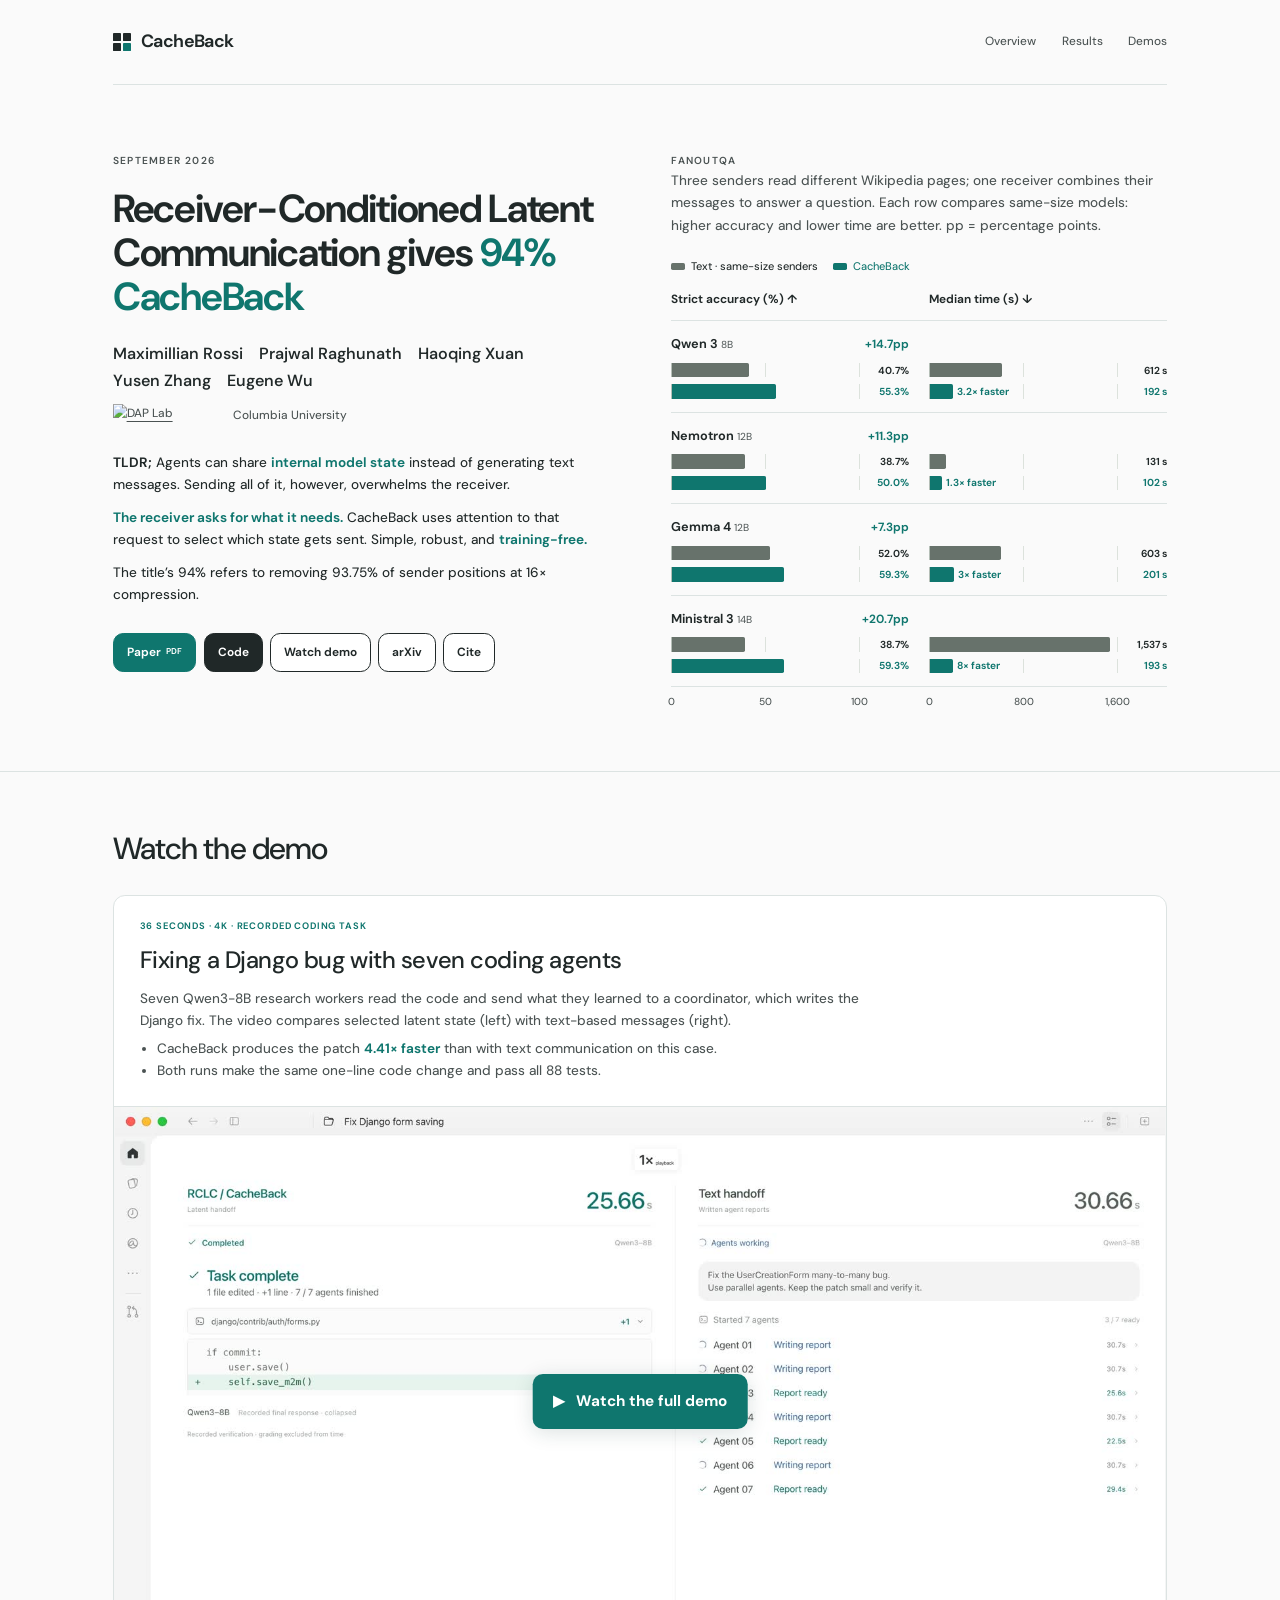
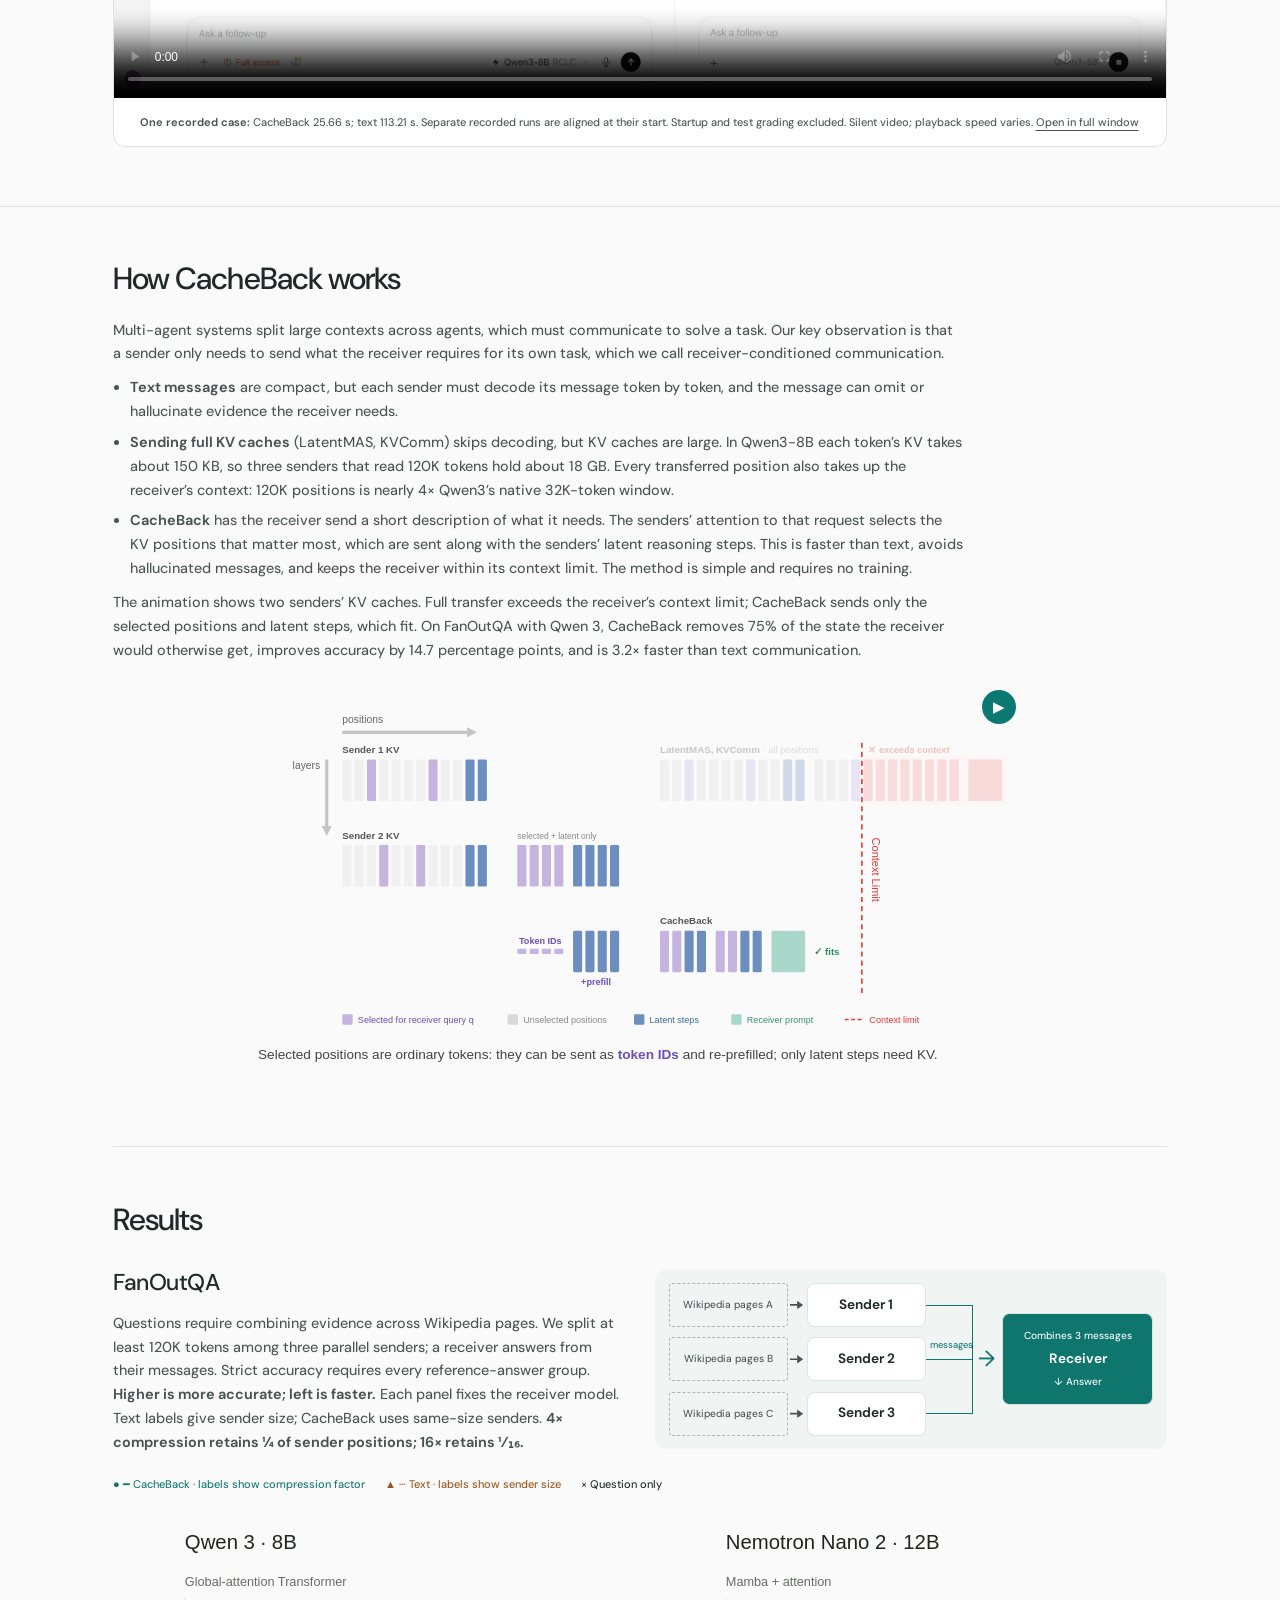
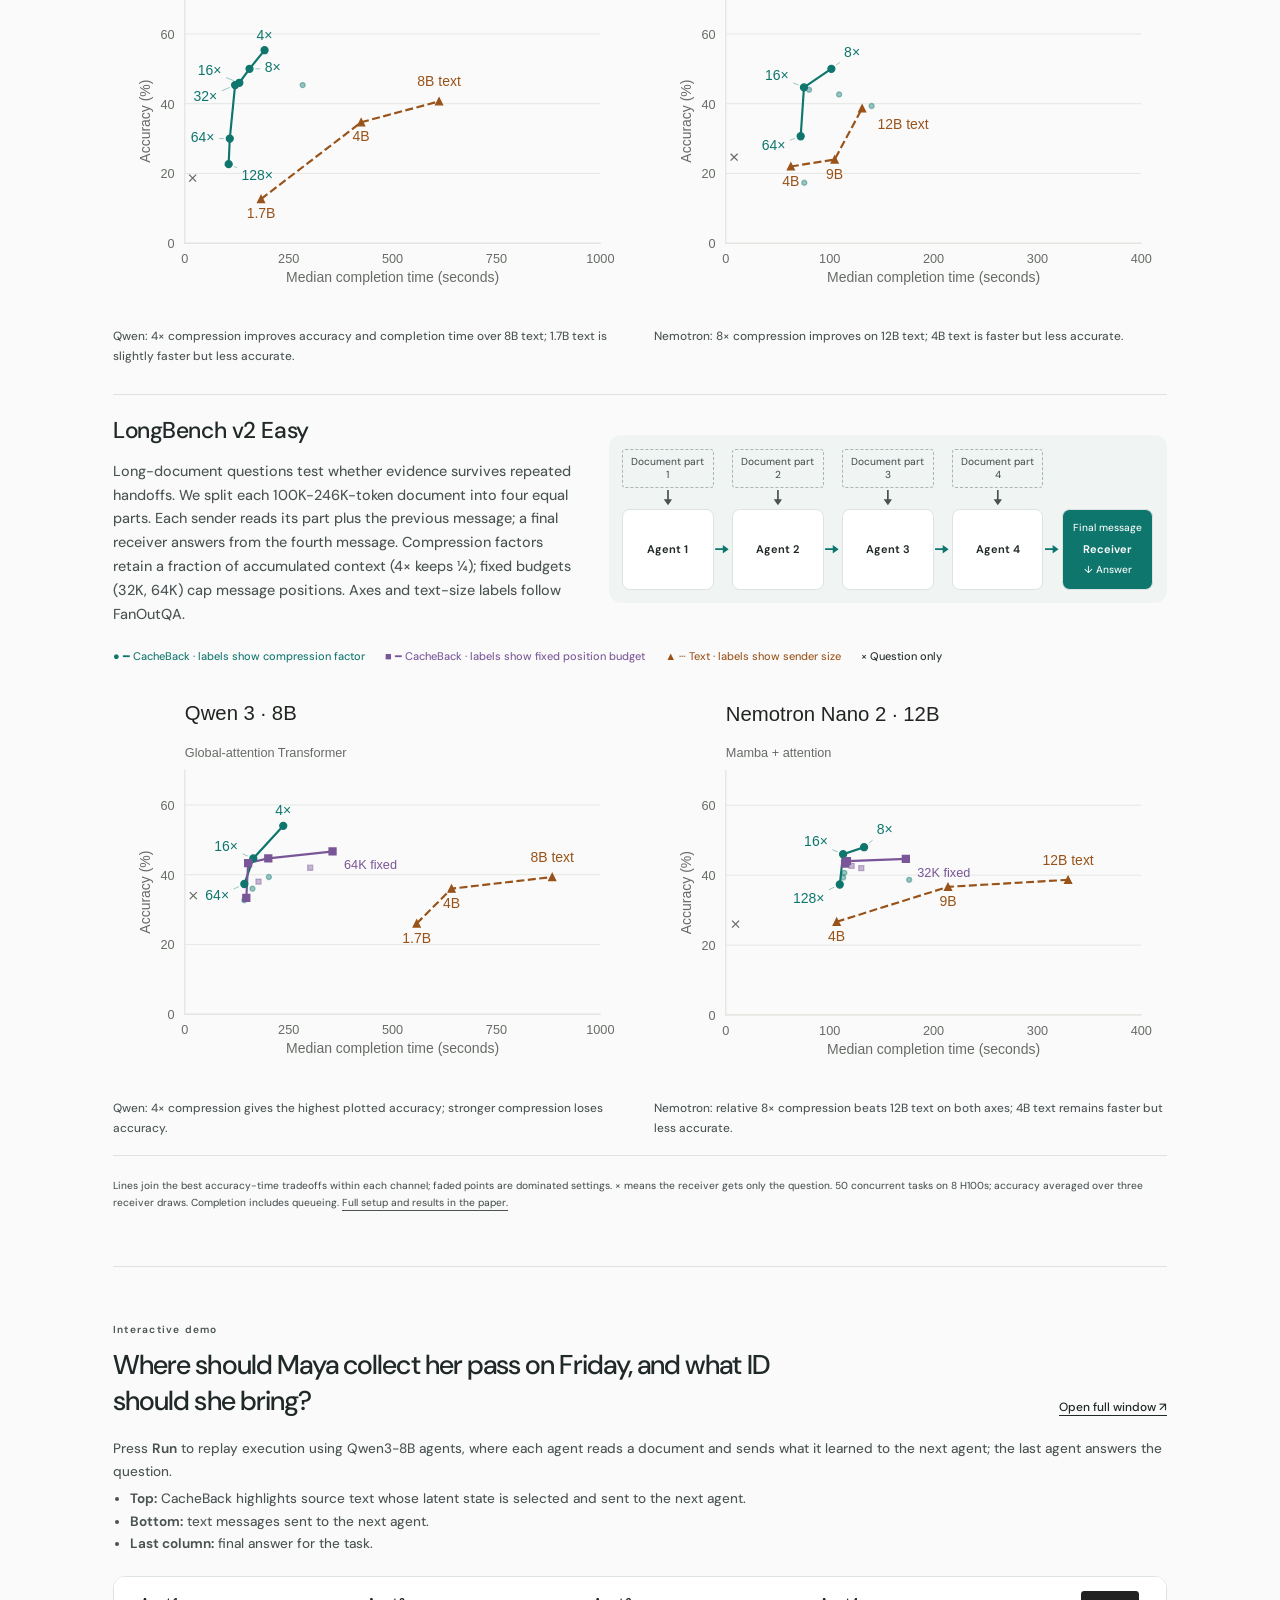
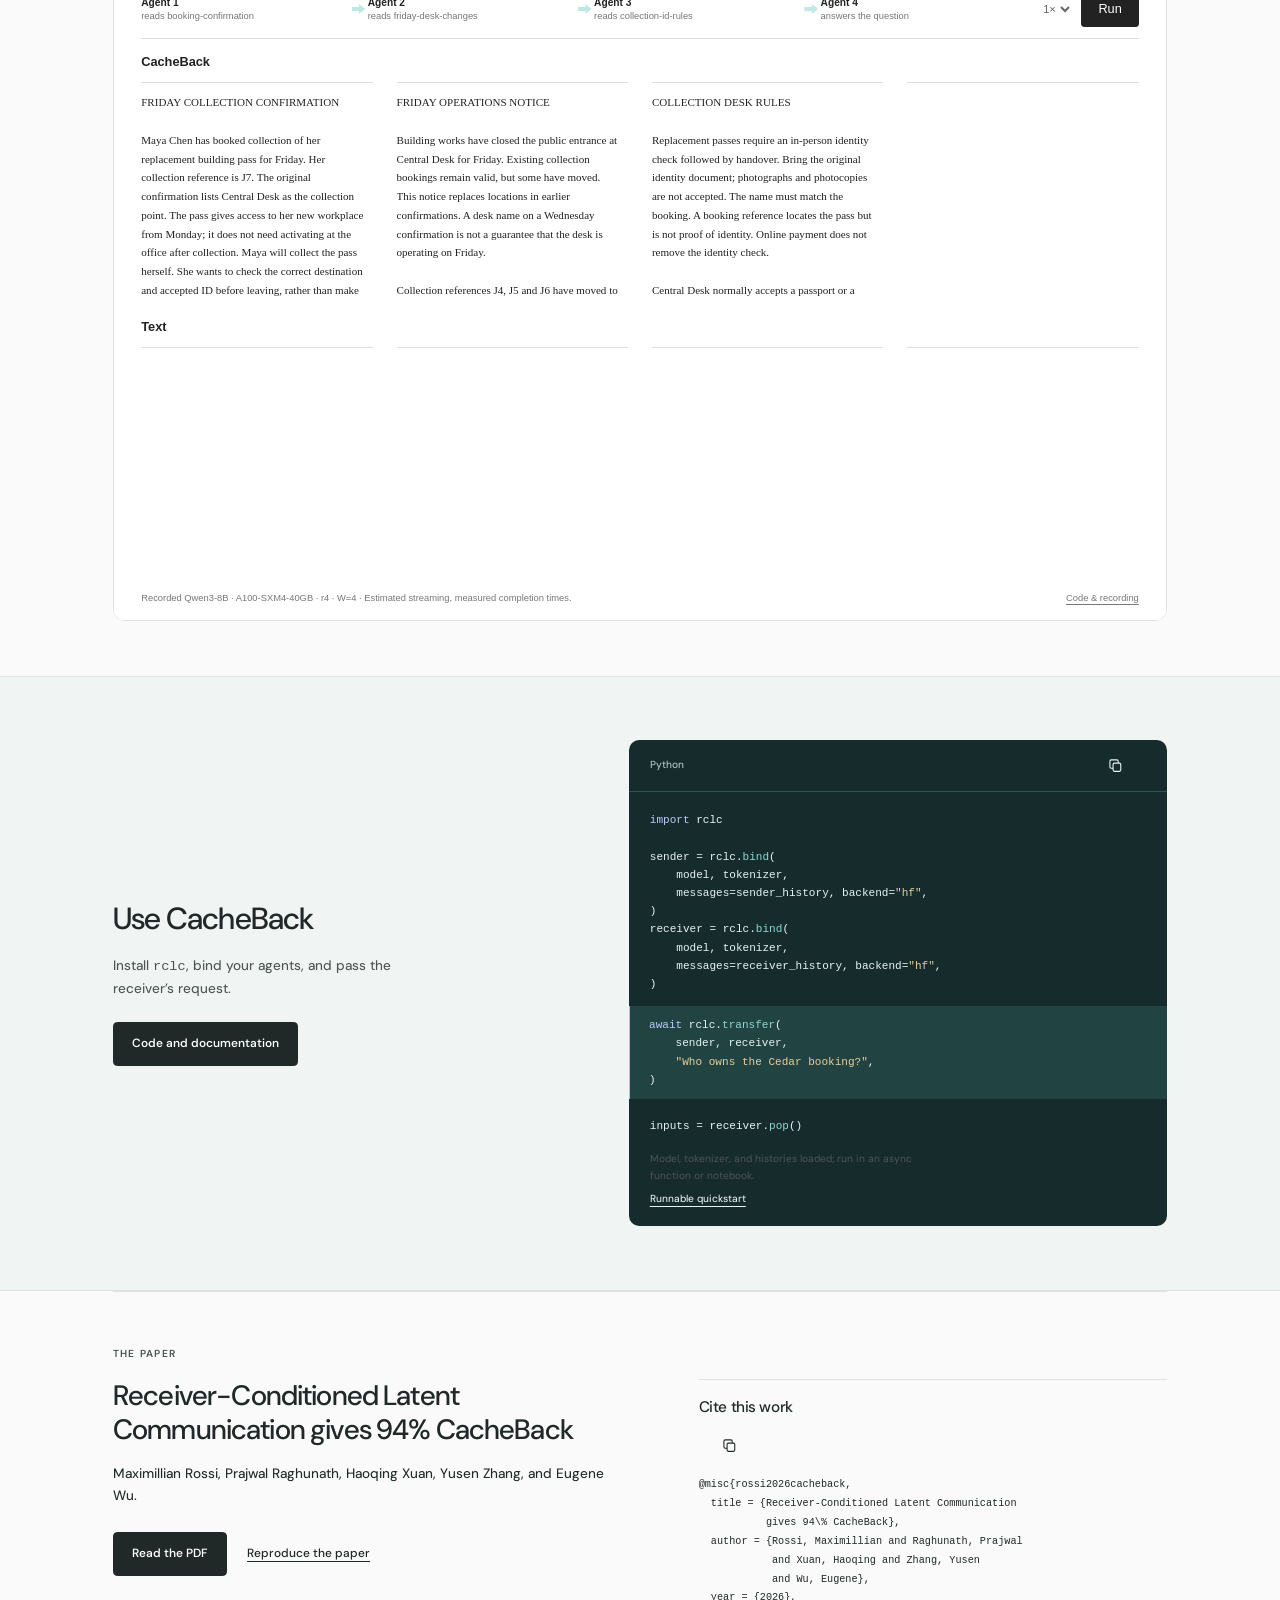
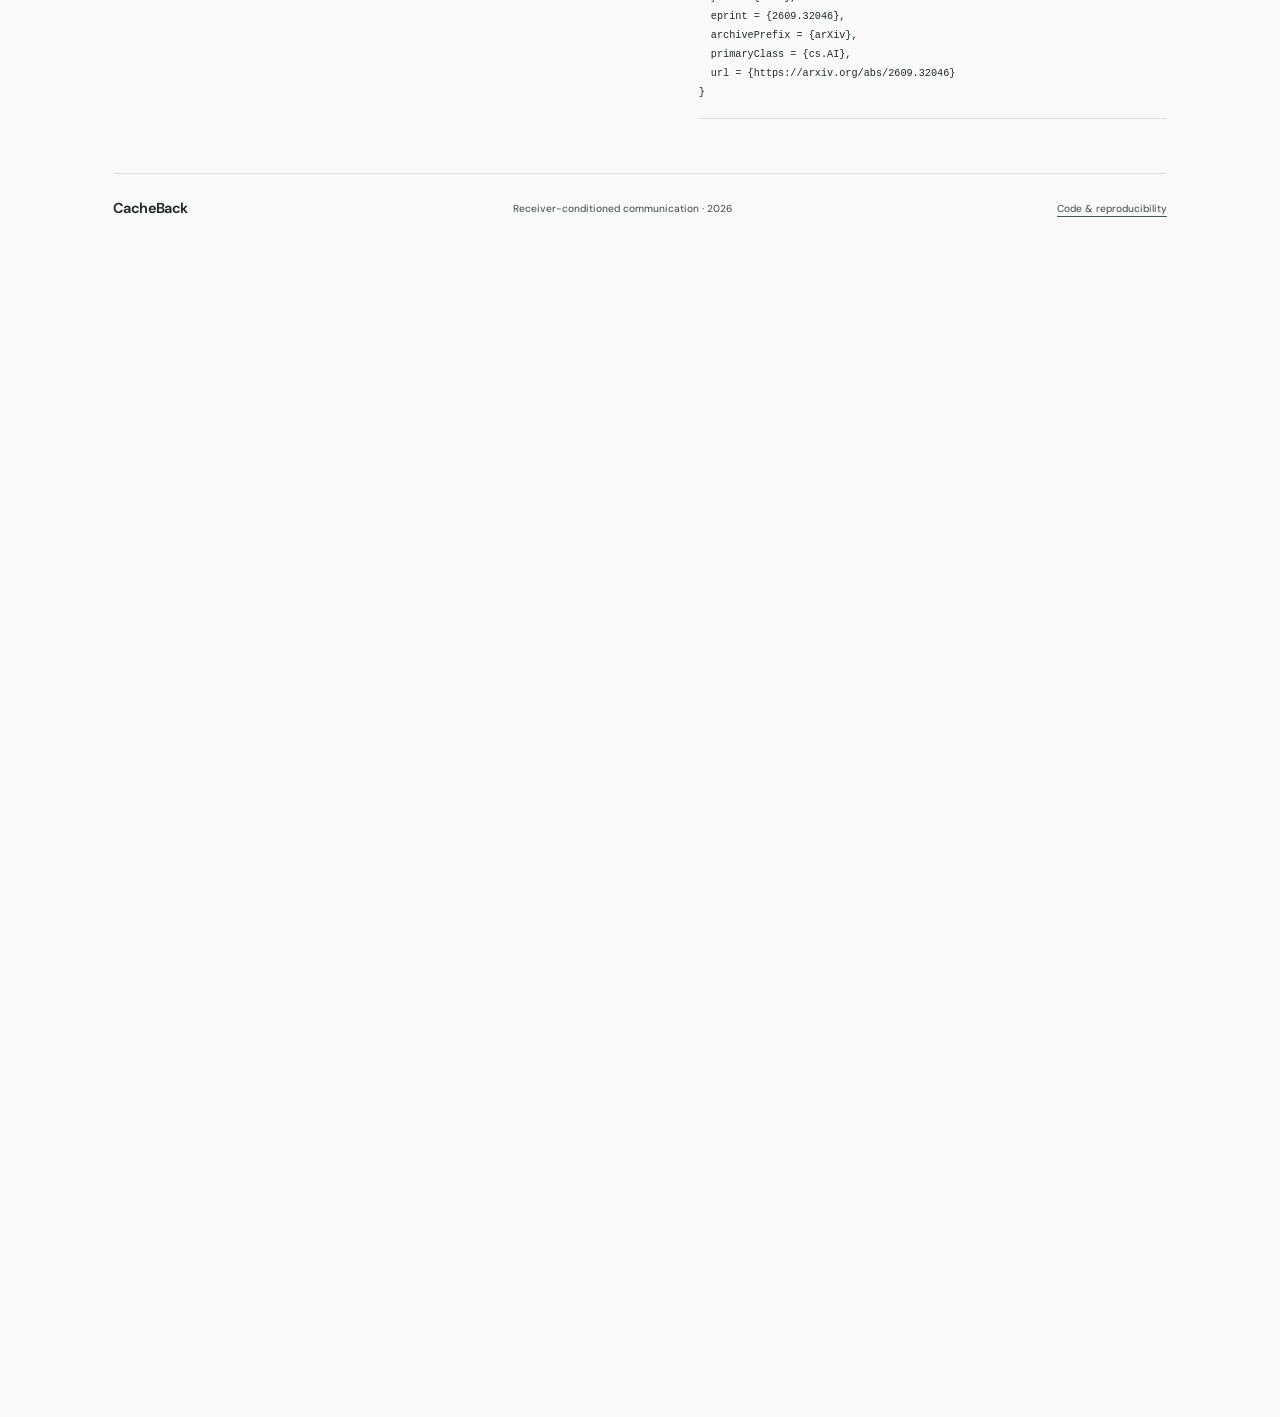
==== commit ebb93e1b: "Make body text easier to read The desktop layout is zoomed to 85%, so 14px gray descriptions rendere" ====
--- a/index.html
+++ b/index.html
@@ -19,7 +19,7 @@
   <link rel="canonical" href="https://agentcacheback.github.io/">
   <title>Receiver-Conditioned Latent Communication gives 94% CacheBack</title>
   <link rel="icon" type="image/svg+xml" href="data:image/svg+xml,%3Csvg xmlns='http://www.w3.org/2000/svg' viewBox='0 0 32 32'%3E%3Crect width='32' height='32' rx='6' fill='%231c211e'/%3E%3Cpath d='M7 7h7v7H7zm11 0h7v7h-7zM7 18h7v7H7z' fill='%230f766e'/%3E%3Cpath d='M18 18h7v7h-7z' fill='%23fff'/%3E%3C/svg%3E">
-  <link rel="stylesheet" href="website/assets/styles.css?v=overview-3">
+  <link rel="stylesheet" href="website/assets/styles.css?v=legible-2">
   <script type="module" src="website/assets/app.js"></script>
 </head>
 <body>
--- a/website/assets/styles.css
+++ b/website/assets/styles.css
@@ -1,9 +1,9 @@
 @import url('https://fonts.googleapis.com/css2?family=DM+Sans:wght@400;450;500;550;600;650;700&display=swap');
 
-:root { --paper:#fafafa; --ink:#202828; --muted:#636b6b; --line:#dce3e2; --soft:#f0f5f4; --accent:#bde8e3; --rclc:#0f766e; --text:#995319; --fixed:#795697; --sans:'DM Sans',Arial,sans-serif; }
+:root { --paper:#fafafa; --ink:#202828; --muted:#4a5252; --line:#dce3e2; --soft:#f0f5f4; --accent:#bde8e3; --rclc:#0f766e; --text:#995319; --fixed:#795697; --sans:'DM Sans',Arial,sans-serif; }
 * { box-sizing:border-box; }
 html { scroll-behavior:smooth; scroll-padding-top:35px; }
-body { margin:0; background:var(--paper); color:var(--ink); font:16px/1.65 var(--sans); -webkit-font-smoothing:antialiased; }
+body { margin:0; background:var(--paper); color:var(--ink); font:450 16px/1.65 var(--sans); -webkit-font-smoothing:antialiased; }
 ::selection { background:var(--accent); color:var(--ink); }
 a { color:inherit; text-underline-offset:5px; }
 button,select,input { font:inherit; }
@@ -93,7 +93,7 @@
 .abstract-section { display:grid; grid-template-columns:1fr; align-items:center; gap:24px; padding-block:64px; border-top:1px solid var(--line); }
 .tldr { font-size:16px; line-height:1.65; }
 .abstract-section .overview-figure { width:100%; max-width:900px; margin-inline:auto; }
-.overview-heading h2 { margin-bottom:24px; }.overview-heading p,.overview-heading ul { max-width:85ch; color:var(--muted); font-size:15px; }.overview-heading ul { margin:12px 0; padding-left:20px; }.overview-heading li+li { margin-top:8px; }
+.overview-heading h2 { margin-bottom:24px; }.overview-heading p,.overview-heading ul { max-width:85ch; color:var(--muted); font-size:17px; }.overview-heading ul { margin:12px 0; padding-left:20px; }.overview-heading li+li { margin-top:8px; }
 .overview-figure img { width:100%; height:auto; display:block; }
 .overview-figure figcaption { color:var(--muted); font-size:12px; margin-top:18px; }
 .tldr p+p { margin-top:12px; }
@@ -101,7 +101,7 @@
 .paper-curves { margin-top:30px; }
 .curves-heading { max-width:810px; }
 .curves-heading h3 { font-size:27px; margin-bottom:12px; }
-.curves-heading p { color:var(--muted); font-size:15px; }
+.curves-heading p { color:var(--muted); font-size:17px; }
 .curve-legend { display:flex; flex-wrap:wrap; gap:10px 24px; font-size:13px; margin-block:23px 5px; }
 .curve-grid { display:grid; grid-template-columns:1fr 1fr; gap:34px; }
 .curve-grid figure { min-width:0; }
@@ -127,7 +127,7 @@
 .play-demo span { margin-right:8px; }
 .demo-description { display:flex; align-items:flex-start; justify-content:space-between; gap:36px; padding:27px 30px; }
 .demo-description h3 { font-size:28px; margin:7px 0 10px; }
-.demo-description p,.demo-description ul { color:var(--muted); font-size:14px; max-width:74ch; }
+.demo-description p,.demo-description ul { color:var(--muted); font-size:16px; max-width:80ch; }
 .demo-description ul { margin:6px 0 0; padding-left:20px; }
 .demo-description .demo-type { font-size:11px; font-weight:650; text-transform:uppercase; letter-spacing:.09em; color:var(--rclc); }
 .demo-evidence { margin-top:18px; color:var(--muted); font-size:12px; }
@@ -135,7 +135,7 @@
 .demo-replay-link { padding:20px 30px; }
 .demo-window { border-top:1px solid var(--line); background:#fff; }
 iframe { display:block; width:100%; height:815px; border:0; background:#fff; }
-.demo-caption { color:var(--muted); font-size:12px; padding:17px 30px; border-top:1px solid var(--line); }
+.demo-caption { color:var(--muted); font-size:13px; padding:17px 30px; border-top:1px solid var(--line); }
 .code-section { background:var(--soft); border-block:1px solid var(--line); padding:75px 0; }
 .code-layout { display:grid; grid-template-columns:.9fr 1.1fr; gap:90px; align-items:center; }
 .code-layout h2 { margin:0 0 20px; }
@@ -245,10 +245,10 @@
 @media(max-width:800px) { .booking-heading { align-items:flex-start; flex-direction:column; gap:14px; } }
 
 #hero-title { font-size:clamp(34px,3.6vw,50px); line-height:1.12; letter-spacing:-1.5px; margin-bottom:28px; }
-.visual-note { color:var(--muted); font-size:14px; line-height:1.65; margin-bottom:24px; }
+.visual-note { color:var(--muted); font-size:16px; line-height:1.65; margin-bottom:24px; }
 .visual-note p { margin:0 0 6px; }
 .visual-note ul { margin:0; padding-left:20px; }
-.curve-grid figcaption { color:var(--muted); font-size:13px; margin-top:10px; }
+.curve-grid figcaption { color:var(--muted); font-size:14px; margin-top:10px; }
 
 
 .topology-diagram { margin:24px 0 32px; padding:24px; background:var(--soft); border-radius:14px; }
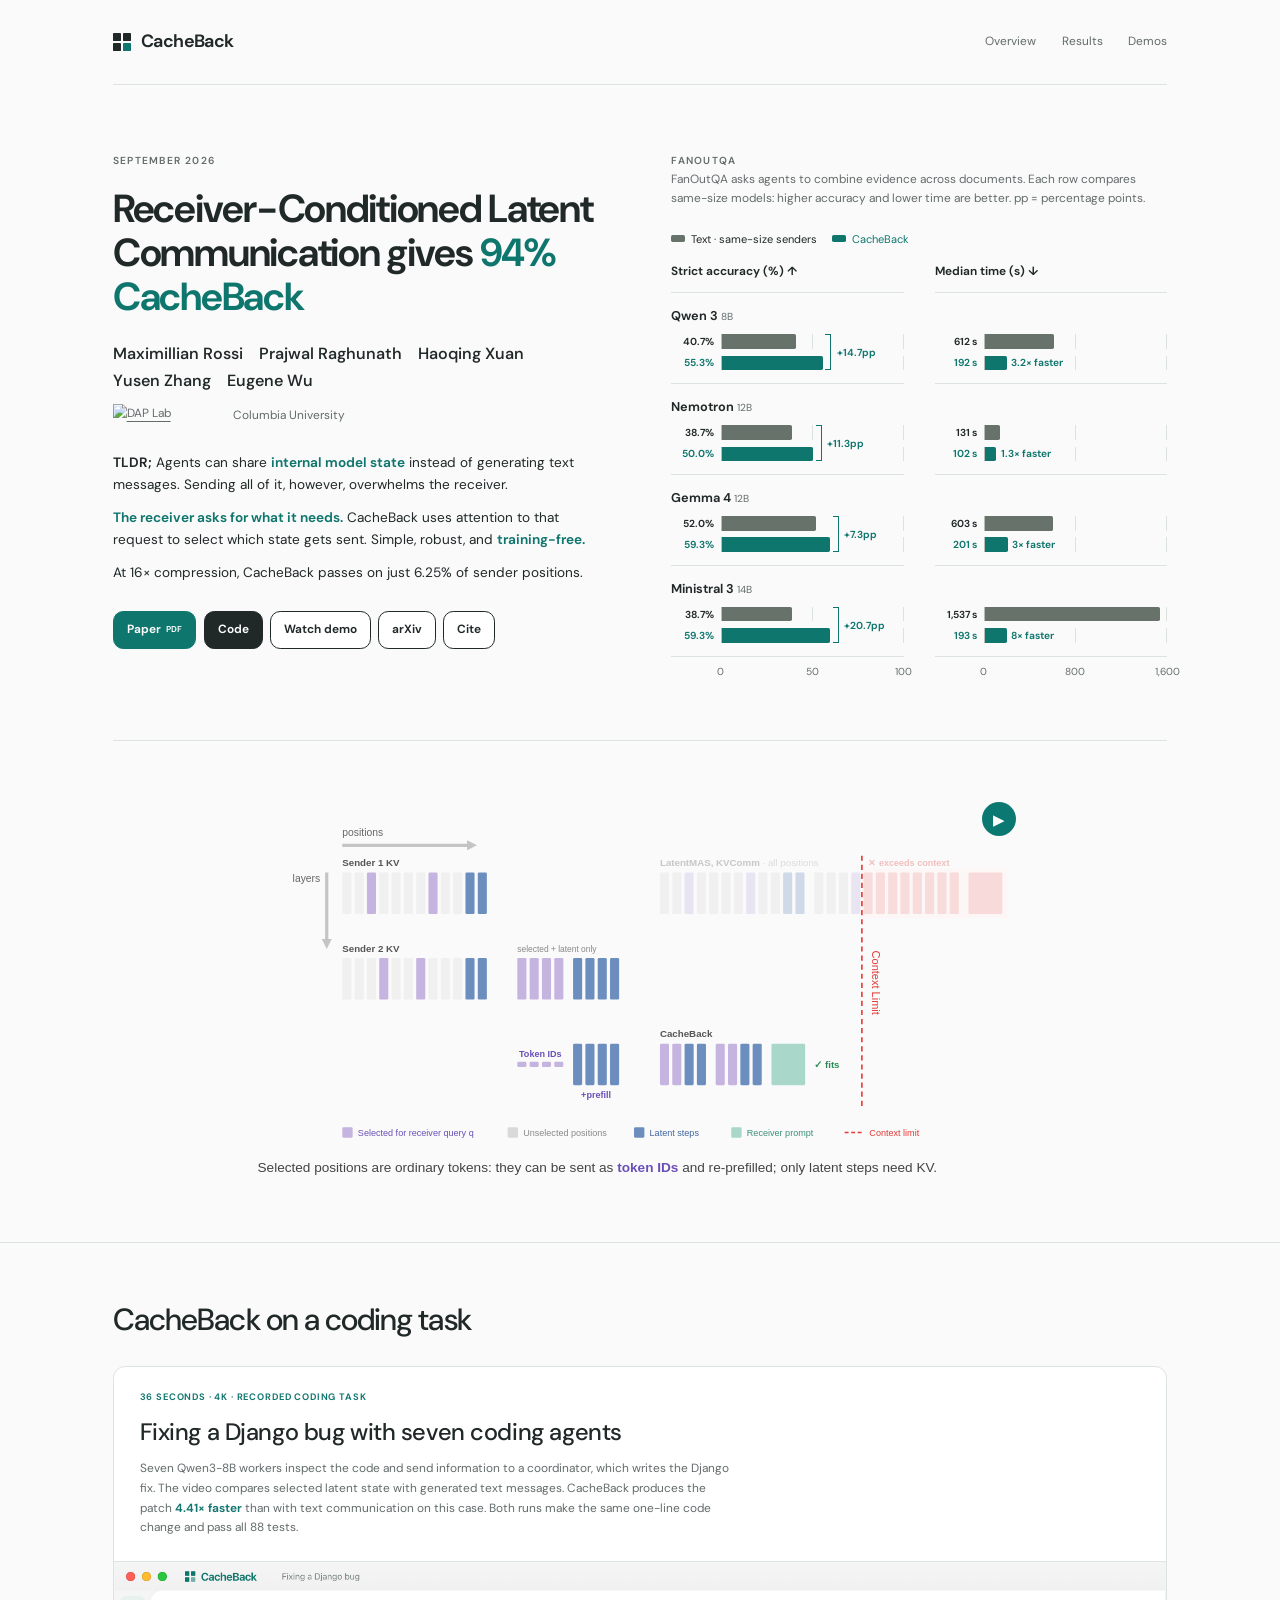
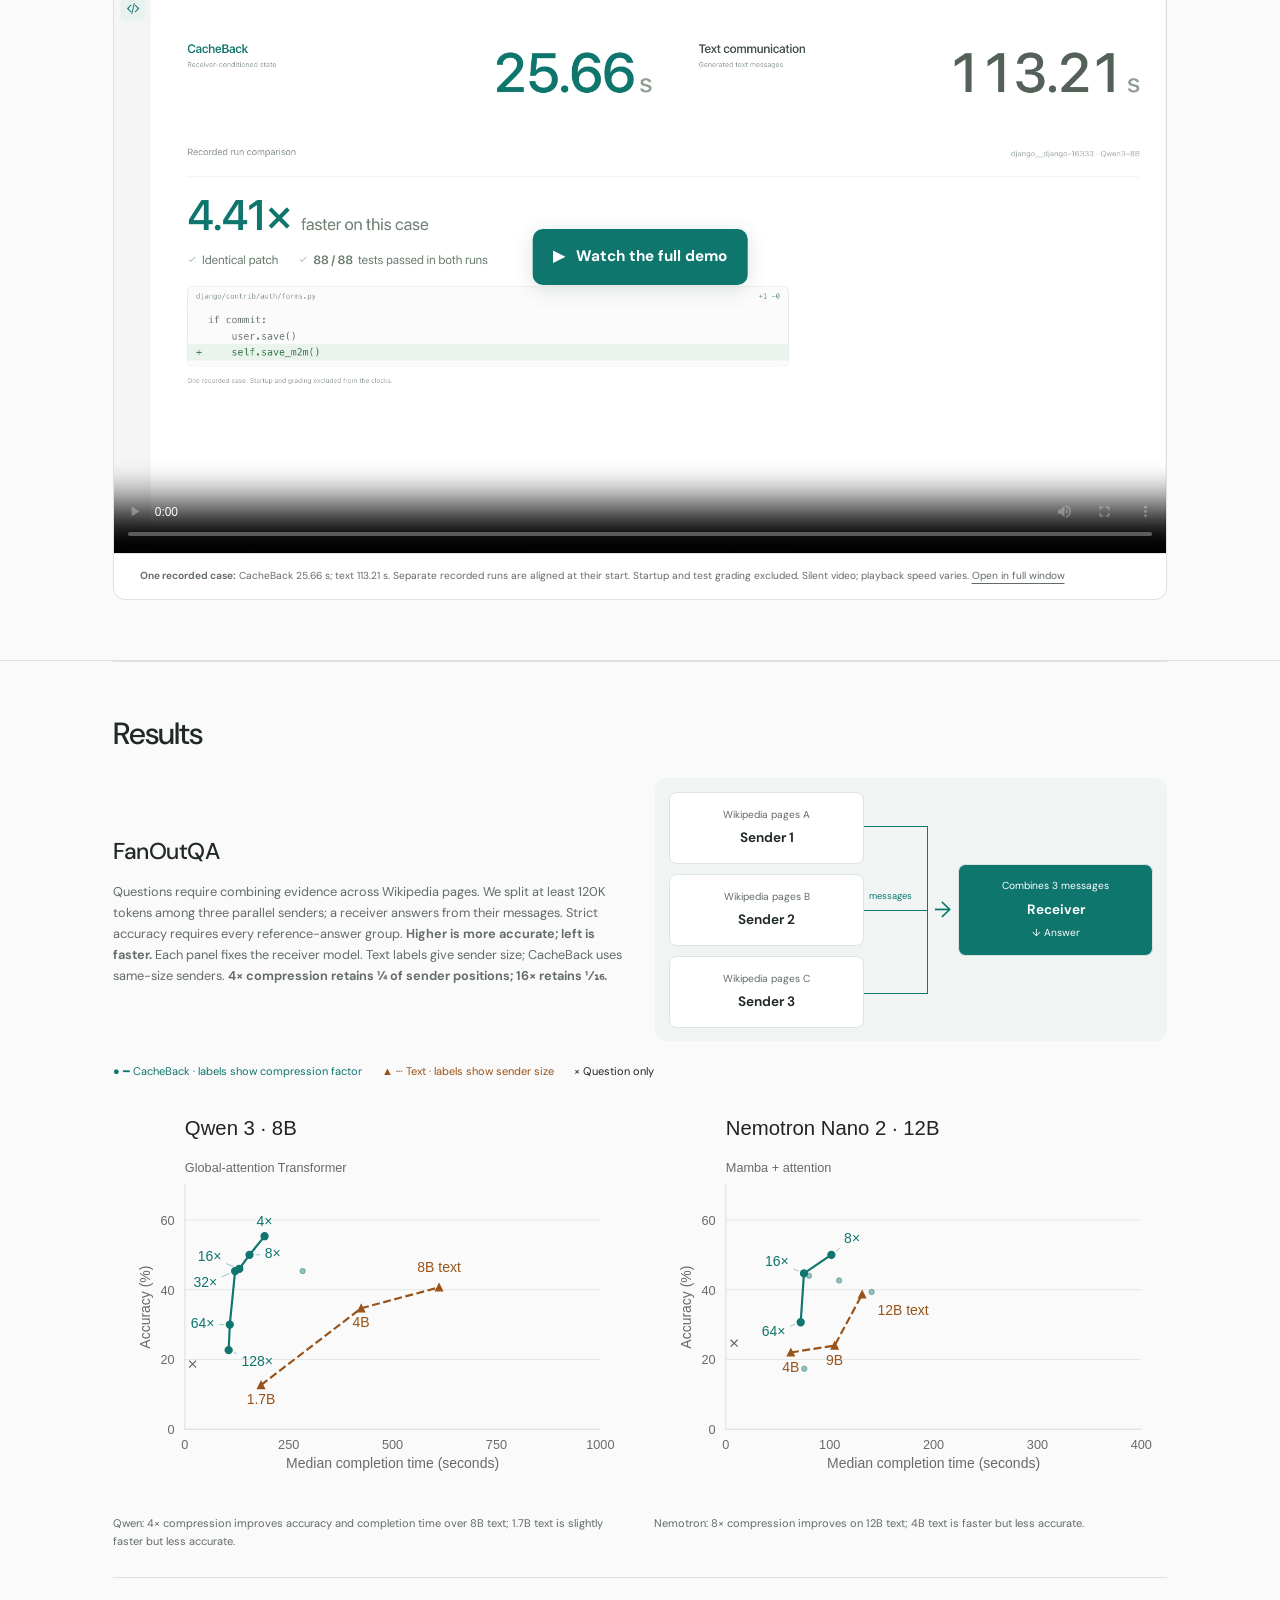
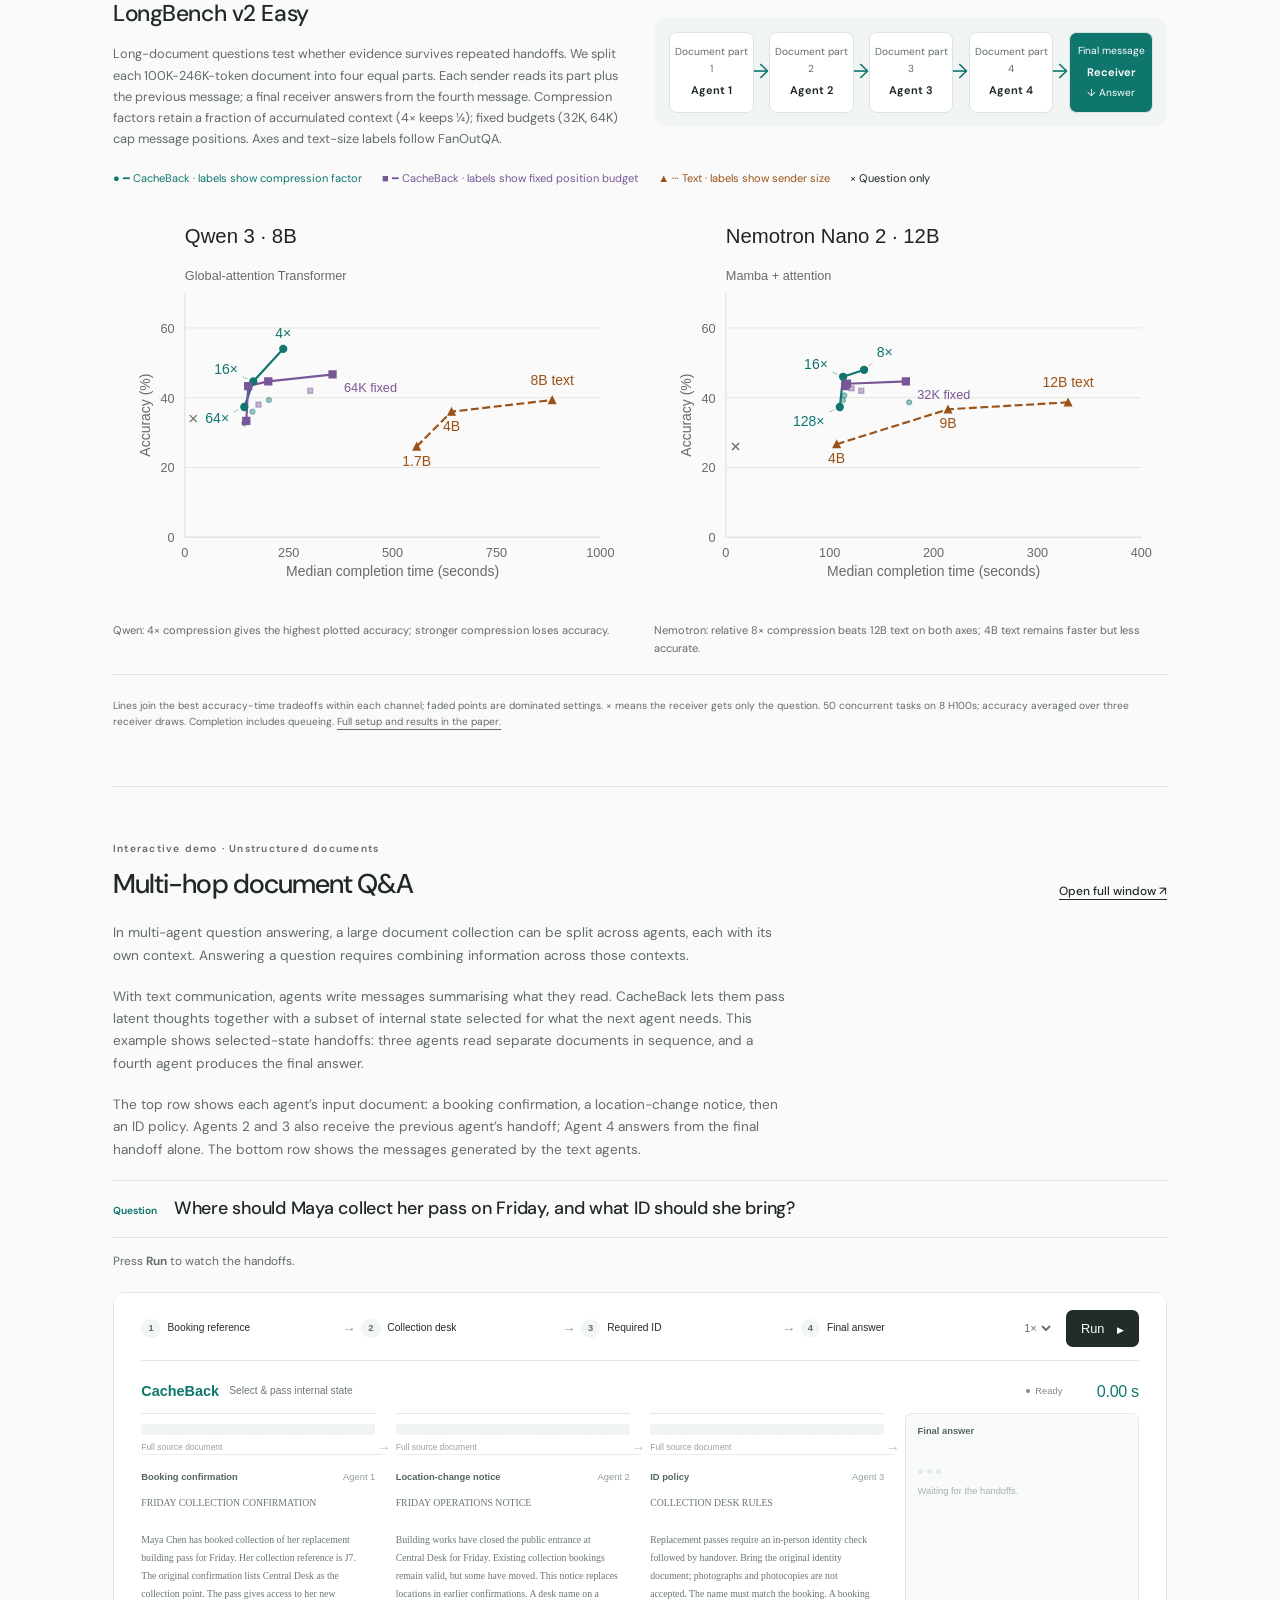
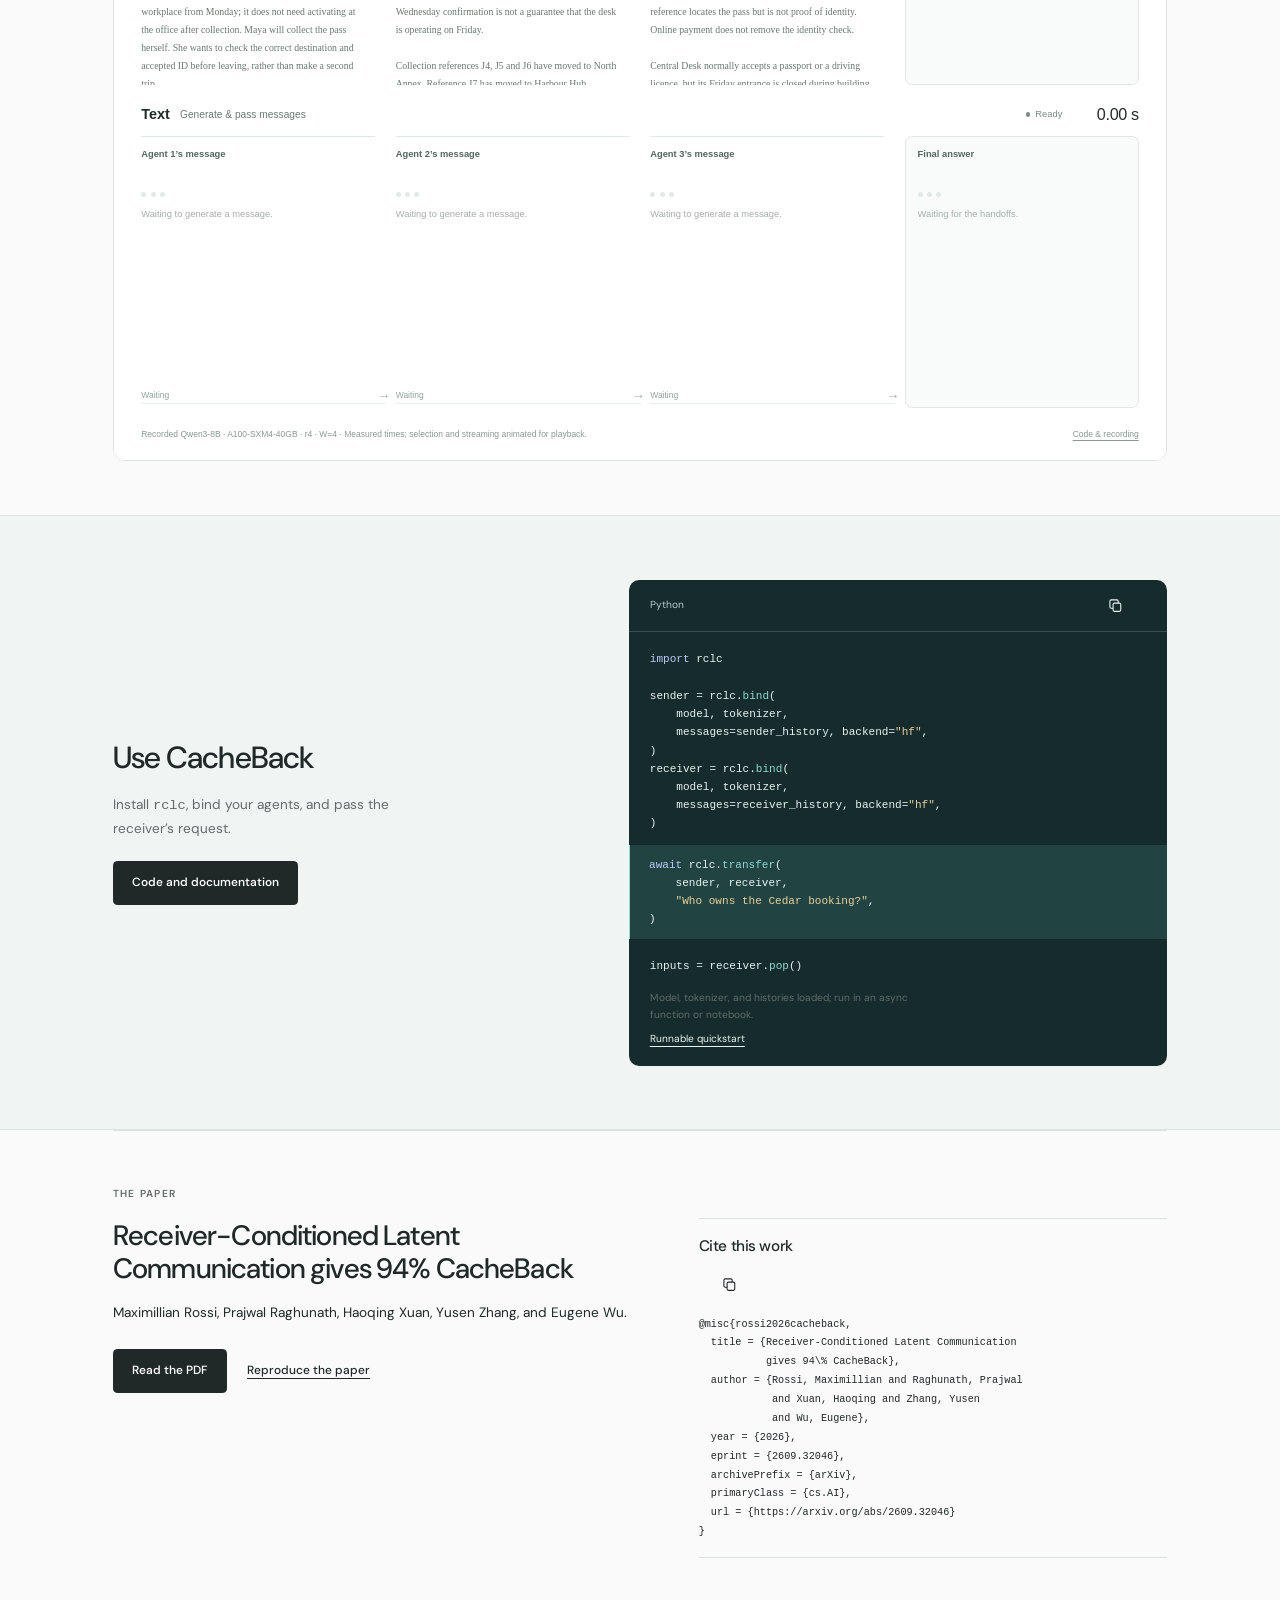
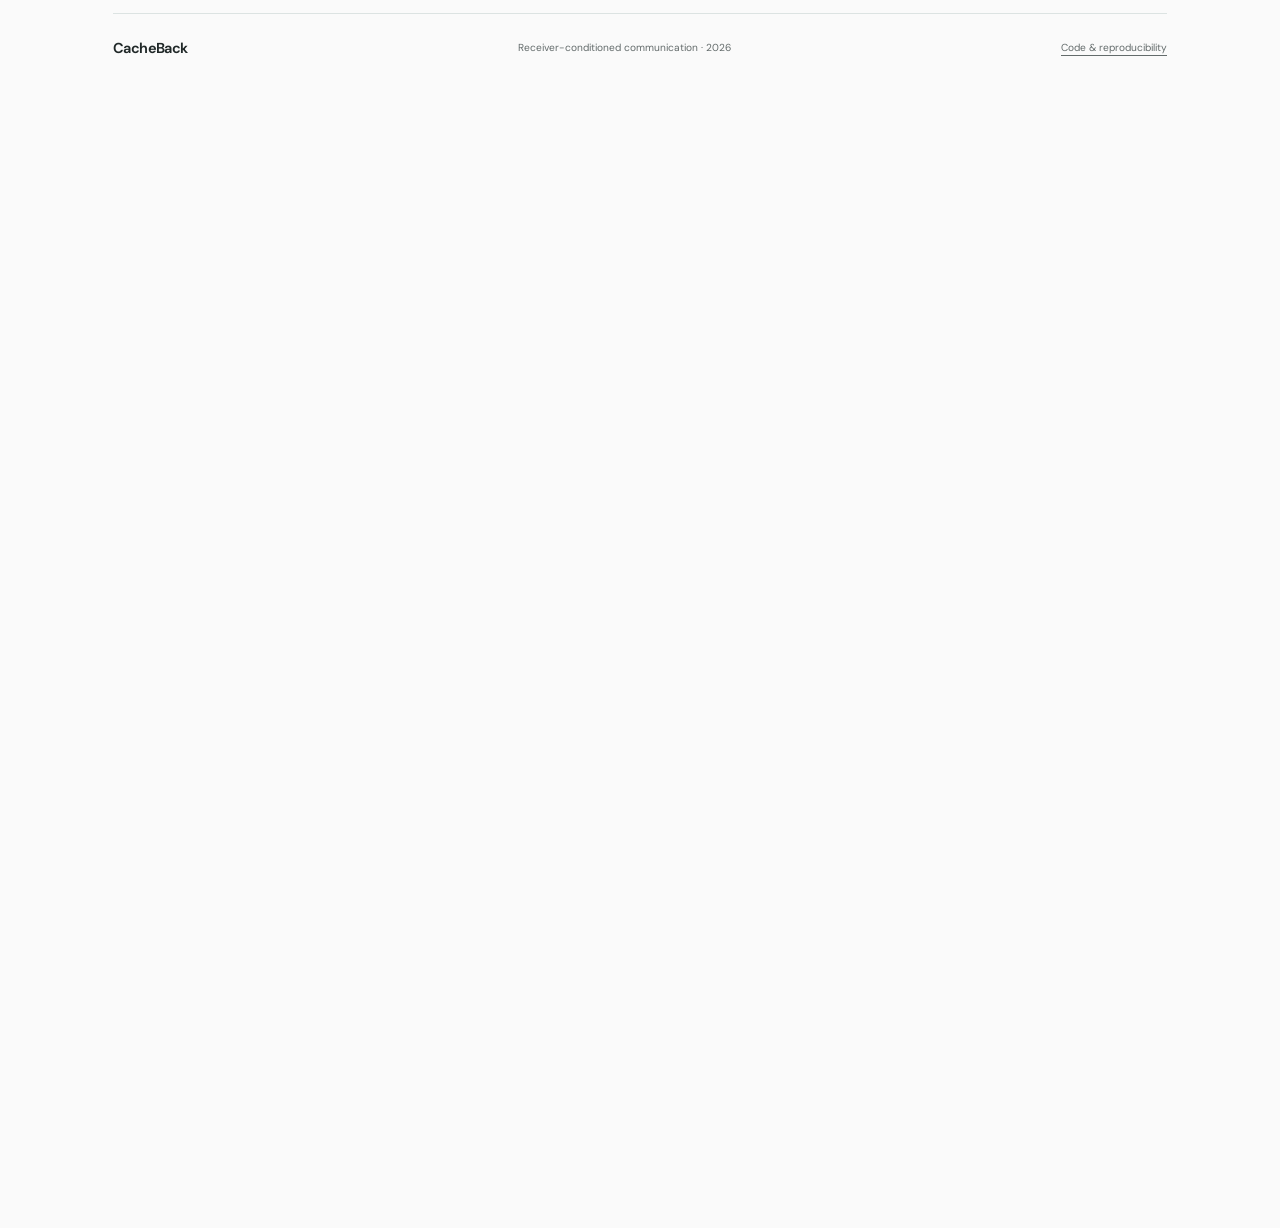
==== commit 4811e60d: "Refresh CacheBack demos and results layout" ====
--- a/index.html
+++ b/index.html
@@ -19,7 +19,9 @@
   <link rel="canonical" href="https://agentcacheback.github.io/">
   <title>Receiver-Conditioned Latent Communication gives 94% CacheBack</title>
   <link rel="icon" type="image/svg+xml" href="data:image/svg+xml,%3Csvg xmlns='http://www.w3.org/2000/svg' viewBox='0 0 32 32'%3E%3Crect width='32' height='32' rx='6' fill='%231c211e'/%3E%3Cpath d='M7 7h7v7H7zm11 0h7v7h-7zM7 18h7v7H7z' fill='%230f766e'/%3E%3Cpath d='M18 18h7v7h-7z' fill='%23fff'/%3E%3C/svg%3E">
-  <link rel="stylesheet" href="website/assets/styles.css?v=legible-2">
+  <link rel="stylesheet" href="website/assets/styles.css?v=method-order-1">
+  <link rel="stylesheet" href="demo/communication.css?v=inline-1">
+  <script type="module" src="demo/communication.js?v=inline-1"></script>
   <script type="module" src="website/assets/app.js"></script>
 </head>
 <body>
@@ -37,7 +39,7 @@
           <ul aria-label="Authors"><li>Maximillian Rossi</li><li>Prajwal Raghunath</li><li>Haoqing Xuan</li><li>Yusen Zhang</li><li>Eugene Wu</li></ul>
           <p class="affiliations"><a href="https://daplab.cs.columbia.edu/"><img src="https://daplab.cs.columbia.edu/files/images/daplab_logo_horiz.png" width="1508" height="331" alt="DAP Lab"></a><span>Columbia University</span></p>
         </div>
-        <div class="tldr"><p><b>TLDR;</b> Agents can share <strong>internal model state</strong> instead of generating text messages. Sending all of it, however, overwhelms the receiver.</p><p><strong>The receiver asks for what it needs.</strong> CacheBack uses attention to that request to select which state gets sent. Simple, robust, and <strong>training-free.</strong></p><p>The title’s 94% refers to removing 93.75% of sender positions at 16× compression.</p></div>
+        <div class="tldr"><p><b>TLDR;</b> Agents can share <strong>internal model state</strong> instead of generating text messages. Sending all of it, however, overwhelms the receiver.</p><p><strong>The receiver asks for what it needs.</strong> CacheBack uses attention to that request to select which state gets sent. Simple, robust, and <strong>training-free.</strong></p><p>At 16× compression, CacheBack passes on just 6.25% of sender positions.</p></div>
         <nav class="resource-links" aria-label="Project resources">
           <a href="https://arxiv.org/pdf/2609.32046">Paper <span>PDF</span></a>
           <a href="https://github.com/agentcacheback/cacheback">Code</a>
@@ -47,61 +49,55 @@
         </nav>
       </div>
       <aside class="hero-results" aria-labelledby="hero-results-title">
-        <h2 id="hero-results-title" class="eyebrow">FANOUTQA</h2><p class="visual-note">Three senders read different Wikipedia pages; one receiver combines their messages to answer a question. Each row compares same-size models: higher accuracy and lower time are better. pp = percentage points.</p>
+        <h2 id="hero-results-title" class="eyebrow">FANOUTQA</h2><p class="visual-note">FanOutQA asks agents to combine evidence across documents. Each row compares same-size models: higher accuracy and lower time are better. pp = percentage points.</p>
       <figure id="result-summary" class="comparison-plot" aria-labelledby="hero-results-title">
         <div class="plot-legend"><span><i></i>Text · same-size senders</span><span class="rclc-emphasis"><i></i>CacheBack</span></div>
         <div class="paired-metrics chart-heading"><div><strong>Strict accuracy (%) ↑</strong></div><div><strong>Median time (s) ↓</strong></div></div>
-        <div class="model-row" data-model="qwen"><div class="model-heading paired-metrics"><div class="model-label"><h3>Qwen 3 <small>8B</small></h3><strong class="accuracy-gain">+14.7<abbr title="percentage points">pp</abbr></strong></div></div><div class="paired-metrics"><div class="paired-bars"><div class="bar-row" role="img" aria-label="Text: 40.7%"><div class="bar-track"><i style="width:40.6700%"></i></div><b>40.7%</b></div><div class="bar-row rclc-bar" role="img" aria-label="CacheBack: 55.3%"><div class="bar-track"><i style="width:55.3300%"></i></div><b>55.3%</b></div></div><div class="paired-bars latency-bars"><div class="speed-guide" style="--cache-end:11.9938%"><strong class="speedup">3.2× faster</strong></div><div class="bar-row" role="img" aria-label="Text: 612 s"><div class="bar-track"><i style="width:38.2437%"></i></div><b>612 s</b></div><div class="bar-row rclc-bar" role="img" aria-label="CacheBack: 192 s"><div class="bar-track"><i style="width:11.9938%"></i></div><b>192 s</b></div></div></div></div>
-        <div class="model-row" data-model="nemotron"><div class="model-heading paired-metrics"><div class="model-label"><h3>Nemotron <small>12B</small></h3><strong class="accuracy-gain">+11.3<abbr title="percentage points">pp</abbr></strong></div></div><div class="paired-metrics"><div class="paired-bars"><div class="bar-row" role="img" aria-label="Text: 38.7%"><div class="bar-track"><i style="width:38.6667%"></i></div><b>38.7%</b></div><div class="bar-row rclc-bar" role="img" aria-label="CacheBack: 50.0%"><div class="bar-track"><i style="width:50.0000%"></i></div><b>50.0%</b></div></div><div class="paired-bars latency-bars"><div class="speed-guide" style="--cache-end:6.3516%"><strong class="speedup">1.3× faster</strong></div><div class="bar-row" role="img" aria-label="Text: 131 s"><div class="bar-track"><i style="width:8.2023%"></i></div><b>131 s</b></div><div class="bar-row rclc-bar" role="img" aria-label="CacheBack: 102 s"><div class="bar-track"><i style="width:6.3516%"></i></div><b>102 s</b></div></div></div></div>
-        <div class="model-row" data-model="gemma"><div class="model-heading paired-metrics"><div class="model-label"><h3>Gemma 4 <small>12B</small></h3><strong class="accuracy-gain">+7.3<abbr title="percentage points">pp</abbr></strong></div></div><div class="paired-metrics"><div class="paired-bars"><div class="bar-row" role="img" aria-label="Text: 52.0%"><div class="bar-track"><i style="width:52.0000%"></i></div><b>52.0%</b></div><div class="bar-row rclc-bar" role="img" aria-label="CacheBack: 59.3%"><div class="bar-track"><i style="width:59.3300%"></i></div><b>59.3%</b></div></div><div class="paired-bars latency-bars"><div class="speed-guide" style="--cache-end:12.5812%"><strong class="speedup">3× faster</strong></div><div class="bar-row" role="img" aria-label="Text: 603 s"><div class="bar-track"><i style="width:37.6938%"></i></div><b>603 s</b></div><div class="bar-row rclc-bar" role="img" aria-label="CacheBack: 201 s"><div class="bar-track"><i style="width:12.5812%"></i></div><b>201 s</b></div></div></div></div>
-        <div class="model-row" data-model="ministral"><div class="model-heading paired-metrics"><div class="model-label"><h3>Ministral 3 <small>14B</small></h3><strong class="accuracy-gain">+20.7<abbr title="percentage points">pp</abbr></strong></div></div><div class="paired-metrics"><div class="paired-bars"><div class="bar-row" role="img" aria-label="Text: 38.7%"><div class="bar-track"><i style="width:38.6700%"></i></div><b>38.7%</b></div><div class="bar-row rclc-bar" role="img" aria-label="CacheBack: 59.3%"><div class="bar-track"><i style="width:59.3300%"></i></div><b>59.3%</b></div></div><div class="paired-bars latency-bars"><div class="speed-guide" style="--cache-end:12.0813%"><strong class="speedup">8× faster</strong></div><div class="bar-row" role="img" aria-label="Text: 1,537 s"><div class="bar-track"><i style="width:96.0563%"></i></div><b>1,537 s</b></div><div class="bar-row rclc-bar" role="img" aria-label="CacheBack: 193 s"><div class="bar-track"><i style="width:12.0813%"></i></div><b>193 s</b></div></div></div></div>
+        <div class="model-row" data-model="qwen"><div class="model-heading paired-metrics"><div class="model-label"><h3>Qwen 3 <small>8B</small></h3></div></div><div class="paired-metrics"><div class="paired-bars accuracy-bars"><div class="accuracy-guide" style="--bar-end:55.3300%"><span class="gain-bracket" aria-hidden="true"></span><strong class="accuracy-gain">+14.7<abbr title="percentage points">pp</abbr></strong></div><div class="bar-row" role="img" aria-label="Text: 40.7%"><div class="bar-track"><i style="width:40.6700%"></i></div><b>40.7%</b></div><div class="bar-row rclc-bar" role="img" aria-label="CacheBack: 55.3%"><div class="bar-track"><i style="width:55.3300%"></i></div><b>55.3%</b></div></div><div class="paired-bars latency-bars"><div class="speed-guide" style="--cache-end:11.9938%"><strong class="speedup">3.2× faster</strong></div><div class="bar-row" role="img" aria-label="Text: 612 s"><div class="bar-track"><i style="width:38.2437%"></i></div><b>612 s</b></div><div class="bar-row rclc-bar" role="img" aria-label="CacheBack: 192 s"><div class="bar-track"><i style="width:11.9938%"></i></div><b>192 s</b></div></div></div></div>
+        <div class="model-row" data-model="nemotron"><div class="model-heading paired-metrics"><div class="model-label"><h3>Nemotron <small>12B</small></h3></div></div><div class="paired-metrics"><div class="paired-bars accuracy-bars"><div class="accuracy-guide" style="--bar-end:50.0000%"><span class="gain-bracket" aria-hidden="true"></span><strong class="accuracy-gain">+11.3<abbr title="percentage points">pp</abbr></strong></div><div class="bar-row" role="img" aria-label="Text: 38.7%"><div class="bar-track"><i style="width:38.6667%"></i></div><b>38.7%</b></div><div class="bar-row rclc-bar" role="img" aria-label="CacheBack: 50.0%"><div class="bar-track"><i style="width:50.0000%"></i></div><b>50.0%</b></div></div><div class="paired-bars latency-bars"><div class="speed-guide" style="--cache-end:6.3516%"><strong class="speedup">1.3× faster</strong></div><div class="bar-row" role="img" aria-label="Text: 131 s"><div class="bar-track"><i style="width:8.2023%"></i></div><b>131 s</b></div><div class="bar-row rclc-bar" role="img" aria-label="CacheBack: 102 s"><div class="bar-track"><i style="width:6.3516%"></i></div><b>102 s</b></div></div></div></div>
+        <div class="model-row" data-model="gemma"><div class="model-heading paired-metrics"><div class="model-label"><h3>Gemma 4 <small>12B</small></h3></div></div><div class="paired-metrics"><div class="paired-bars accuracy-bars"><div class="accuracy-guide" style="--bar-end:59.3300%"><span class="gain-bracket" aria-hidden="true"></span><strong class="accuracy-gain">+7.3<abbr title="percentage points">pp</abbr></strong></div><div class="bar-row" role="img" aria-label="Text: 52.0%"><div class="bar-track"><i style="width:52.0000%"></i></div><b>52.0%</b></div><div class="bar-row rclc-bar" role="img" aria-label="CacheBack: 59.3%"><div class="bar-track"><i style="width:59.3300%"></i></div><b>59.3%</b></div></div><div class="paired-bars latency-bars"><div class="speed-guide" style="--cache-end:12.5812%"><strong class="speedup">3× faster</strong></div><div class="bar-row" role="img" aria-label="Text: 603 s"><div class="bar-track"><i style="width:37.6938%"></i></div><b>603 s</b></div><div class="bar-row rclc-bar" role="img" aria-label="CacheBack: 201 s"><div class="bar-track"><i style="width:12.5812%"></i></div><b>201 s</b></div></div></div></div>
+        <div class="model-row" data-model="ministral"><div class="model-heading paired-metrics"><div class="model-label"><h3>Ministral 3 <small>14B</small></h3></div></div><div class="paired-metrics"><div class="paired-bars accuracy-bars"><div class="accuracy-guide" style="--bar-end:59.3300%"><span class="gain-bracket" aria-hidden="true"></span><strong class="accuracy-gain">+20.7<abbr title="percentage points">pp</abbr></strong></div><div class="bar-row" role="img" aria-label="Text: 38.7%"><div class="bar-track"><i style="width:38.6700%"></i></div><b>38.7%</b></div><div class="bar-row rclc-bar" role="img" aria-label="CacheBack: 59.3%"><div class="bar-track"><i style="width:59.3300%"></i></div><b>59.3%</b></div></div><div class="paired-bars latency-bars"><div class="speed-guide" style="--cache-end:12.0813%"><strong class="speedup">8× faster</strong></div><div class="bar-row" role="img" aria-label="Text: 1,537 s"><div class="bar-track"><i style="width:96.0563%"></i></div><b>1,537 s</b></div><div class="bar-row rclc-bar" role="img" aria-label="CacheBack: 193 s"><div class="bar-track"><i style="width:12.0813%"></i></div><b>193 s</b></div></div></div></div>
         <div class="paired-metrics chart-axes" aria-hidden="true"><div class="chart-axis"><span>0</span><span>50</span><span>100</span></div><div class="chart-axis"><span>0</span><span>800</span><span>1,600</span></div></div>
       </figure>
 
       </aside>
     </section>
+    <section id="abstract" class="abstract-section wrap" aria-label="Communication overview">
+      <figure class="overview-figure">
+      <div class="communication-animation">
+        <button id="animation-play" aria-label="Play animation" title="Play animation">▶</button>
+        <svg id="communication-svg" viewBox="0 0 1180 548" role="img" aria-label="Animated comparison of full KV transfer and CacheBack"></svg>
+        <div id="animation-caption">Selected positions are ordinary tokens: they can be sent as <span style="color:#6a4fb8"><b>token IDs</b></span> and re-prefilled; only latent steps need KV.</div>
+      </div>
+
+    </figure>
+    </section>
     <section id="demo" class="demo-section" aria-labelledby="demo-title">
       <div class="wrap">
-        <div class="demo-heading"><h2 id="demo-title">Watch the demo</h2></div>
+        <div class="demo-heading"><h2 id="demo-title">CacheBack on a coding task</h2></div>
         <article class="recorded-demo coding-demo" id="coding-demo" aria-labelledby="coding-title">
-          <div class="demo-description"><div><p class="demo-type">36 seconds · 4K · Recorded coding task</p><h3 id="coding-title">Fixing a Django bug with seven coding agents</h3><p>Seven Qwen3-8B research workers read the code and send what they learned to a coordinator, which writes the Django fix. The video compares selected latent state (left) with text-based messages (right).</p><ul><li>CacheBack produces the patch <strong class="rclc-emphasis">4.41× faster</strong> than with text communication on this case.</li><li>Both runs make the same one-line code change and pass all 88 tests.</li></ul></div></div>
-          <div class="demo-player"><video id="coding-video" controls playsinline preload="auto" tabindex="0" width="3840" height="2160" poster="demo/coding/poster.jpg" aria-labelledby="coding-title" aria-describedby="coding-caption">
-            <source src="demo/coding/rclc-cacheback-4k.mp4" type="video/mp4">
-            <p><a href="demo/coding/rclc-cacheback-4k.mp4">Watch the demo as an MP4</a>.</p>
+          <div class="demo-description"><div><p class="demo-type">36 seconds · 4K · Recorded coding task</p><h3 id="coding-title">Fixing a Django bug with seven coding agents</h3><p>Seven Qwen3-8B workers inspect the code and send information to a coordinator, which writes the Django fix. The video compares selected latent state with generated text messages. CacheBack produces the patch <strong class="rclc-emphasis">4.41× faster</strong> than with text communication on this case. Both runs make the same one-line code change and pass all 88 tests.</p></div></div>
+          <div class="demo-player"><video id="coding-video" controls playsinline preload="auto" tabindex="0" width="3840" height="2160" poster="demo/coding/cacheback-coding-poster.jpg" aria-labelledby="coding-title" aria-describedby="coding-caption">
+            <source src="demo/coding/cacheback-coding-4k.mp4" type="video/mp4">
+            <p><a href="demo/coding/cacheback-coding-4k.mp4">Watch the demo as an MP4</a>.</p>
           </video><button class="play-demo" id="play-demo" type="button" hidden><span aria-hidden="true">▶</span> Watch the full demo</button></div>
-          <div class="demo-caption" id="coding-caption"><p><strong>One recorded case:</strong> CacheBack 25.66 s; text 113.21 s. Separate recorded runs are aligned at their start. Startup and test grading excluded. Silent video; playback speed varies. <a href="demo/coding/rclc-cacheback-4k.mp4">Open in full window</a></p>
+          <div class="demo-caption" id="coding-caption"><p><strong>One recorded case:</strong> CacheBack 25.66 s; text 113.21 s. Separate recorded runs are aligned at their start. Startup and test grading excluded. Silent video; playback speed varies. <a href="demo/coding/cacheback-coding-4k.mp4">Open in full window</a></p>
           </div>
         </article>
       </div>
-    </section>
-    <section id="abstract" class="abstract-section wrap" aria-labelledby="overview-title">
-      <div class="overview-heading">
-        <h2 id="overview-title">How CacheBack works</h2>
-        <p>Multi-agent systems split large contexts across agents, which must communicate to solve a task. Our key observation is that a sender only needs to send what the receiver requires for its own task, which we call receiver-conditioned communication.</p>
-        <ul>
-          <li><strong>Text messages</strong> are compact, but each sender must decode its message token by token, and the message can omit or hallucinate evidence the receiver needs.</li>
-          <li><strong>Sending full KV caches</strong> (LatentMAS, KVComm) skips decoding, but KV caches are large. In Qwen3-8B each token’s KV takes about 150 KB, so three senders that read 120K tokens hold about 18 GB. Every transferred position also takes up the receiver’s context: 120K positions is nearly 4× Qwen3’s native 32K-token window.</li>
-          <li><strong>CacheBack</strong> has the receiver send a short description of what it needs. The senders’ attention to that request selects the KV positions that matter most, which are sent along with the senders’ latent reasoning steps. This is faster than text, avoids hallucinated messages, and keeps the receiver within its context limit. The method is simple and requires no training.</li>
-        </ul>
-        <p>The animation shows two senders’ KV caches. Full transfer exceeds the receiver’s context limit; CacheBack sends only the selected positions and latent steps, which fit. On FanOutQA with Qwen 3, CacheBack removes 75% of the state the receiver would otherwise get, improves accuracy by 14.7 percentage points, and is 3.2× faster than text communication.</p>
-      </div>
-      <figure class="overview-figure">
-      <iframe class="communication-animation" src="demo/communication.html" title="Figure 2: animated comparison of full KV transfer and CacheBack" loading="lazy" sandbox="allow-scripts allow-same-origin"></iframe>
-
-    </figure>
     </section>
     <section id="results" class="section wrap" aria-labelledby="results-title">
       <h2 id="results-title">Results</h2>
       <div class="paper-curves" id="paper-curves">
         <div class="benchmark-setup"><div class="curves-heading"><h3>FanOutQA</h3><p id="compression-guide">Questions require combining evidence across Wikipedia pages. We split at least 120K tokens among three parallel senders; a receiver answers from their messages. Strict accuracy requires every reference-answer group. <strong>Higher is more accurate; left is faster.</strong> Each panel fixes the receiver model. Text labels give sender size; CacheBack uses same-size senders. <strong>4× compression retains ¼ of sender positions; 16× retains ¹⁄₁₆.</strong></p></div>
-        <div class="topology-diagram parallel" role="img" aria-label="Three senders read separate Wikipedia pages in parallel. Their messages converge on one receiver, which answers."><div class="senders"><div class="sender-row"><div class="evidence">Wikipedia pages A</div><div class="agent-node"><strong>Sender 1</strong></div></div><div class="sender-row"><div class="evidence">Wikipedia pages B</div><div class="agent-node"><strong>Sender 2</strong></div></div><div class="sender-row"><div class="evidence">Wikipedia pages C</div><div class="agent-node"><strong>Sender 3</strong></div></div></div><div class="merge" aria-hidden="true"><span>messages</span></div><div class="agent-node receiver"><small>Combines 3 messages</small><strong>Receiver</strong><small>↓ Answer</small></div></div></div>
+        <div class="topology-diagram parallel" role="img" aria-label="Three senders read separate Wikipedia pages in parallel. Their messages converge on one receiver, which answers."><div class="senders"><div class="agent-node"><small>Wikipedia pages A</small><strong>Sender 1</strong></div><div class="agent-node"><small>Wikipedia pages B</small><strong>Sender 2</strong></div><div class="agent-node"><small>Wikipedia pages C</small><strong>Sender 3</strong></div></div><div class="merge" aria-hidden="true"><span>messages</span></div><div class="agent-node receiver"><small>Combines 3 messages</small><strong>Receiver</strong><small>↓ Answer</small></div></div></div>
         <div class="curve-legend" aria-label="Curve legend"><span class="rclc-emphasis">● ━ CacheBack · labels show compression factor</span><span class="text-emphasis">▲ ┄ Text · labels show sender size</span><span>× Question only</span></div>
         <div class="curve-grid">
           <figure><img src="website/assets/figures/fanoutqa-qwen.svg?v=compression-labels" width="560" height="460" loading="lazy" alt="FanOutQA, Qwen 3 8B: CacheBack 4× compression reaches 55.3% strict accuracy at 192 seconds, compared with 40.7% at 612 seconds for same-size text; weaker settings are also plotted."><figcaption>Qwen: 4× compression improves accuracy and completion time over 8B text; 1.7B text is slightly faster but less accurate.</figcaption></figure>
           <figure><img src="website/assets/figures/fanoutqa-nemotron.svg?v=compression-labels" width="560" height="460" loading="lazy" alt="FanOutQA, Nemotron Nano 2 12B: CacheBack 8× compression reaches 50% accuracy near 102 seconds versus 38.7% near 131 seconds for same-size text. A smaller text sender is faster at lower accuracy."><figcaption>Nemotron: 8× compression improves on 12B text; 4B text is faster but less accurate.</figcaption></figure>
         </div>
-        <div class="chain-results" id="chain-results"><div class="benchmark-setup chain-setup"><div class="curves-heading"><h3>LongBench v2 Easy</h3><p>Long-document questions test whether evidence survives repeated handoffs. We split each 100K-246K-token document into four equal parts. Each sender reads its part plus the previous message; a final receiver answers from the fourth message. Compression factors retain a fraction of accumulated context (4× keeps ¼); fixed budgets (32K, 64K) cap message positions. Axes and text-size labels follow FanOutQA.</p></div>
-        <div class="topology-diagram sequential" role="img" aria-label="Four agents read document parts in order. Each passes a message to the next. A final receiver answers from the fourth message."><div class="evidence">Document part 1</div><div class="agent-node"><strong>Agent 1</strong></div><div class="evidence">Document part 2</div><div class="agent-node"><strong>Agent 2</strong></div><div class="evidence">Document part 3</div><div class="agent-node"><strong>Agent 3</strong></div><div class="evidence">Document part 4</div><div class="agent-node"><strong>Agent 4</strong></div><div class="agent-node receiver"><small>Final message</small><strong>Receiver</strong><small>↓ Answer</small></div></div></div>
+        <div class="chain-results" id="chain-results"><div class="benchmark-setup"><div class="curves-heading"><h3>LongBench v2 Easy</h3><p>Long-document questions test whether evidence survives repeated handoffs. We split each 100K-246K-token document into four equal parts. Each sender reads its part plus the previous message; a final receiver answers from the fourth message. Compression factors retain a fraction of accumulated context (4× keeps ¼); fixed budgets (32K, 64K) cap message positions. Axes and text-size labels follow FanOutQA.</p></div>
+        <div class="topology-diagram sequential" role="img" aria-label="Four agents read document parts in order. Each passes a message to the next. A final receiver answers from the fourth message."><div class="agent-node"><small>Document part 1</small><strong>Agent 1</strong></div><div class="agent-node"><small>Document part 2</small><strong>Agent 2</strong></div><div class="agent-node"><small>Document part 3</small><strong>Agent 3</strong></div><div class="agent-node"><small>Document part 4</small><strong>Agent 4</strong></div><div class="agent-node receiver"><small>Final message</small><strong>Receiver</strong><small>↓ Answer</small></div></div></div>
         <div class="curve-legend" aria-label="LongBench curve legend"><span class="rclc-emphasis">● ━ CacheBack · labels show compression factor</span><span class="fixed-emphasis">■ ━ CacheBack · labels show fixed position budget</span><span class="text-emphasis">▲ ┄ Text · labels show sender size</span><span>× Question only</span></div>
         <div class="curve-grid">
           <figure><img src="website/assets/figures/longbench-qwen.svg?v=compression-labels" width="560" height="460" loading="lazy" alt="LongBench v2 Easy, Qwen 3 8B: both relative and fixed CacheBack budgets include settings faster and more accurate than same-size text. Stronger compression eventually lowers accuracy."><figcaption>Qwen: 4× compression gives the highest plotted accuracy; stronger compression loses accuracy.</figcaption></figure>
@@ -111,18 +107,15 @@
         <p class="curve-caption">Lines join the best accuracy-time tradeoffs within each channel; faded points are dominated settings. × means the receiver gets only the question. 50 concurrent tasks on 8 H100s; accuracy averaged over three receiver draws. Completion includes queueing. <a href="https://arxiv.org/pdf/2609.32046">Full setup and results in the paper.</a></p>
       </div>
     </section>
-    <section id="booking-demo" class="section wrap" aria-labelledby="booking-question">
-      <div class="booking-heading"><div><p class="eyebrow">Interactive demo</p><h2 id="booking-question">Where should Maya collect her pass on Friday, and what ID should she bring?</h2></div><a class="text-link" href="demo/index.html" target="_blank" rel="noopener noreferrer">Open full window <span aria-hidden="true">↗</span></a></div>
-      <div class="visual-note">
-        <p>Press <strong>Run</strong> to replay execution using Qwen3-8B agents, where each agent reads a document and sends what it learned to the next agent; the last agent answers the question.</p>
-        <ul>
-          <li><strong>Top:</strong> CacheBack highlights source text whose latent state is selected and sent to the next agent.</li>
-          <li><strong>Bottom:</strong> text messages sent to the next agent.</li>
-          <li><strong>Last column:</strong> final answer for the task.</li>
-        </ul>
-      </div>
+    <section id="booking-demo" class="section wrap" aria-labelledby="booking-title">
+      <div class="booking-heading"><div><p class="eyebrow">Interactive demo · Unstructured documents</p><h2 id="booking-title">Multi-hop document Q&amp;A</h2></div><a class="text-link" href="demo/index.html" target="_blank" rel="noopener noreferrer">Open full window <span aria-hidden="true">↗</span></a></div>
+      <p class="demo-scenario">In multi-agent question answering, a large document collection can be split across agents, each with its own context. Answering a question requires combining information across those contexts.</p>
+      <p class="demo-scenario">With text communication, agents write messages summarising what they read. CacheBack lets them pass latent thoughts together with a subset of internal state selected for what the next agent needs. This example shows selected-state handoffs: three agents read separate documents in sequence, and a fourth agent produces the final answer.</p>
+      <p class="demo-scenario">The top row shows each agent’s input document: a booking confirmation, a location-change notice, then an ID policy. Agents 2 and 3 also receive the previous agent’s handoff; Agent 4 answers from the final handoff alone. The bottom row shows the messages generated by the text agents.</p>
+      <div class="question-brief"><span>Question</span><h3 id="booking-question">Where should Maya collect her pass on Friday, and what ID should she bring?</h3></div>
+      <p class="visual-note">Press <strong>Run</strong> to watch the handoffs.</p>
       <div class="recorded-demo">
-        <div class="demo-window"><iframe id="flagship-demo" src="demo/index.html?v=fit-9" title="Recorded CacheBack and text booking relay comparison, with playback controls" loading="lazy" sandbox="allow-scripts allow-same-origin" referrerpolicy="no-referrer"></iframe></div>
+        <div class="demo-window"><iframe id="flagship-demo" src="demo/index.html?v=selection-1" title="Multi-hop document question answering: selected internal state versus generated text messages" loading="lazy" sandbox="allow-scripts allow-same-origin" referrerpolicy="no-referrer"></iframe></div>
       </div>
     </section>
     <section class="code-section" id="code" aria-labelledby="code-title"><div class="wrap code-layout"><div><h2 id="code-title">Use CacheBack</h2><p>Install <code>rclc</code>, bind your agents, and pass the receiver’s request.</p><a class="button primary" href="https://github.com/agentcacheback/cacheback">Code and documentation</a></div><div class="code-card"><div class="code-bar"><span>Python</span><button class="copy-button" data-copy="quickstart" type="button" aria-label="Copy code"><svg class="copy-icon" aria-hidden="true" width="18" height="18" viewBox="0 0 24 24" fill="none" stroke="currentColor" stroke-width="1.7"><rect x="8" y="8" width="12" height="13" rx="2"/><path d="M16 8V5a2 2 0 0 0-2-2H5a2 2 0 0 0-2 2v9a2 2 0 0 0 2 2h3"/></svg><span class="copy-feedback" aria-hidden="true">Copied</span></button></div><pre><code id="quickstart"><span class="code-keyword">import</span> rclc
--- a/website/assets/styles.css
+++ b/website/assets/styles.css
@@ -1,9 +1,9 @@
 @import url('https://fonts.googleapis.com/css2?family=DM+Sans:wght@400;450;500;550;600;650;700&display=swap');
 
-:root { --paper:#fafafa; --ink:#202828; --muted:#4a5252; --line:#dce3e2; --soft:#f0f5f4; --accent:#bde8e3; --rclc:#0f766e; --text:#995319; --fixed:#795697; --sans:'DM Sans',Arial,sans-serif; }
+:root { --paper:#fafafa; --ink:#202828; --muted:#636b6b; --line:#dce3e2; --soft:#f0f5f4; --accent:#bde8e3; --rclc:#0f766e; --text:#995319; --fixed:#795697; --sans:'DM Sans',Arial,sans-serif; }
 * { box-sizing:border-box; }
 html { scroll-behavior:smooth; scroll-padding-top:35px; }
-body { margin:0; background:var(--paper); color:var(--ink); font:450 16px/1.65 var(--sans); -webkit-font-smoothing:antialiased; }
+body { margin:0; background:var(--paper); color:var(--ink); font:16px/1.65 var(--sans); -webkit-font-smoothing:antialiased; }
 ::selection { background:var(--accent); color:var(--ink); }
 a { color:inherit; text-underline-offset:5px; }
 button,select,input { font:inherit; }
@@ -65,35 +65,40 @@
 .plot-legend span { display:flex; align-items:center; gap:7px; }
 .plot-legend i { width:16px; height:8px; background:#67726b; border-radius:2px; }
 .plot-legend .rclc-emphasis i { background:var(--rclc); }
-.paired-metrics { display:grid; grid-template-columns:repeat(2,minmax(0,1fr)); gap:24px; }
-.chart-heading { border-bottom:1px solid var(--line); padding-bottom:15px; font-size:14px; line-height:1.4; }
-.model-row { padding:14px 0; border-bottom:1px solid var(--line); }
+.paired-metrics { display:grid; grid-template-columns:repeat(2,minmax(0,1fr)); gap:36px; }
+.chart-heading { font-size:14px; line-height:1.4; }
+.chart-heading>div { border-bottom:1px solid var(--line); padding-bottom:15px; }
+.model-row { padding-top:14px; }
+.paired-bars { padding-bottom:14px; border-bottom:1px solid var(--line); }
 .model-heading { margin-bottom:8px; }
 .model-label { display:flex; justify-content:space-between; align-items:baseline; gap:8px; min-width:0; }
 .accuracy-gain,.speedup { color:var(--rclc); font-size:14px; white-space:nowrap; }
 .accuracy-gain abbr { text-decoration:none; }
+.accuracy-bars { position:relative; }
+.accuracy-guide { position:absolute; inset:0 0 14px 58px; color:var(--rclc); pointer-events:none; }
+.gain-bracket { position:absolute; top:1.5px; bottom:1.5px; left:calc(var(--bar-end) + 4px); width:7px; border:1px solid currentColor; border-left:0; }
+.accuracy-guide .accuracy-gain { position:absolute; left:calc(var(--bar-end) + 17px); top:50%; transform:translateY(-50%); font-size:12px; line-height:20px; }
 .latency-bars { position:relative; }
-.speed-guide { position:absolute; inset:0 58px 0 0; color:var(--rclc); pointer-events:none; }
+.speed-guide { position:absolute; inset:0 0 0 58px; color:var(--rclc); pointer-events:none; }
 .speedup { position:absolute; left:calc(var(--cache-end) + 6px); top:25px; font-size:12px; line-height:20px; }
 .model-heading h3 { font-size:15px; font-weight:650; letter-spacing:0; }
 .model-heading small { color:var(--muted); font-size:12px; font-weight:400; }
-.bar-row { line-height:20px; display:grid; grid-template-columns:minmax(0,1fr) 50px; gap:8px; align-items:center; font-size:12px; }
+.bar-row { line-height:20px; display:grid; grid-template-columns:50px minmax(0,1fr); gap:8px; align-items:center; font-size:12px; }
 .bar-row+.bar-row { margin-top:5px; }
-.bar-row>b { text-align:right; font-variant-numeric:tabular-nums; }
-.bar-track { border-left:1px solid #b5bfb7; background:repeating-linear-gradient(to right,transparent 0 calc(50% - 1px),#dce2dc calc(50% - 1px) 50%); }
+.bar-row>b { grid-column:1; grid-row:1; text-align:right; font-variant-numeric:tabular-nums; }
+.bar-track { grid-column:2; grid-row:1; border-left:1px solid #b5bfb7; background:repeating-linear-gradient(to right,transparent 0 calc(50% - 1px),#dce2dc calc(50% - 1px) 50%); }
 .bar-track i { display:block; height:17px; background:#67726b; border-radius:0 2px 2px 0; }
 .rclc-bar { color:var(--rclc); }
 .rclc-bar i { background:var(--rclc); }
-.chart-axis { margin:8px 58px 0 0; color:var(--muted); font-size:12px; position:relative; height:20px; }
+.chart-axis { margin:8px 0 0 58px; color:var(--muted); font-size:12px; position:relative; height:20px; }
 .chart-axis span { position:absolute; transform:translateX(-50%); white-space:nowrap; }
 .chart-axis span:nth-child(1) { left:0; }
 .chart-axis span:nth-child(2) { left:50%; }
 .chart-axis span:nth-child(3) { left:100%; }
 
-.abstract-section { display:grid; grid-template-columns:1fr; align-items:center; gap:24px; padding-block:64px; border-top:1px solid var(--line); }
+.abstract-section { display:grid; grid-template-columns:1fr; align-items:center; gap:48px; padding-block:64px; border-top:1px solid var(--line); }
 .tldr { font-size:16px; line-height:1.65; }
 .abstract-section .overview-figure { width:100%; max-width:900px; margin-inline:auto; }
-.overview-heading h2 { margin-bottom:24px; }.overview-heading p,.overview-heading ul { max-width:85ch; color:var(--muted); font-size:17px; }.overview-heading ul { margin:12px 0; padding-left:20px; }.overview-heading li+li { margin-top:8px; }
 .overview-figure img { width:100%; height:auto; display:block; }
 .overview-figure figcaption { color:var(--muted); font-size:12px; margin-top:18px; }
 .tldr p+p { margin-top:12px; }
@@ -101,7 +106,7 @@
 .paper-curves { margin-top:30px; }
 .curves-heading { max-width:810px; }
 .curves-heading h3 { font-size:27px; margin-bottom:12px; }
-.curves-heading p { color:var(--muted); font-size:17px; }
+.curves-heading p { color:var(--muted); font-size:15px; }
 .curve-legend { display:flex; flex-wrap:wrap; gap:10px 24px; font-size:13px; margin-block:23px 5px; }
 .curve-grid { display:grid; grid-template-columns:1fr 1fr; gap:34px; }
 .curve-grid figure { min-width:0; }
@@ -127,15 +132,14 @@
 .play-demo span { margin-right:8px; }
 .demo-description { display:flex; align-items:flex-start; justify-content:space-between; gap:36px; padding:27px 30px; }
 .demo-description h3 { font-size:28px; margin:7px 0 10px; }
-.demo-description p,.demo-description ul { color:var(--muted); font-size:16px; max-width:80ch; }
-.demo-description ul { margin:6px 0 0; padding-left:20px; }
+.demo-description p { color:var(--muted); font-size:14px; max-width:74ch; }
 .demo-description .demo-type { font-size:11px; font-weight:650; text-transform:uppercase; letter-spacing:.09em; color:var(--rclc); }
 .demo-evidence { margin-top:18px; color:var(--muted); font-size:12px; }
 .demo-evidence>div { white-space:pre-wrap; margin-top:12px; }
 .demo-replay-link { padding:20px 30px; }
 .demo-window { border-top:1px solid var(--line); background:#fff; }
 iframe { display:block; width:100%; height:815px; border:0; background:#fff; }
-.demo-caption { color:var(--muted); font-size:13px; padding:17px 30px; border-top:1px solid var(--line); }
+.demo-caption { color:var(--muted); font-size:12px; padding:17px 30px; border-top:1px solid var(--line); }
 .code-section { background:var(--soft); border-block:1px solid var(--line); padding:75px 0; }
 .code-layout { display:grid; grid-template-columns:.9fr 1.1fr; gap:90px; align-items:center; }
 .code-layout h2 { margin:0 0 20px; }
@@ -245,37 +249,29 @@
 @media(max-width:800px) { .booking-heading { align-items:flex-start; flex-direction:column; gap:14px; } }
 
 #hero-title { font-size:clamp(34px,3.6vw,50px); line-height:1.12; letter-spacing:-1.5px; margin-bottom:28px; }
-.visual-note { color:var(--muted); font-size:16px; line-height:1.65; margin-bottom:24px; }
-.visual-note p { margin:0 0 6px; }
-.visual-note ul { margin:0; padding-left:20px; }
-.curve-grid figcaption { color:var(--muted); font-size:14px; margin-top:10px; }
+.visual-note { color:var(--muted); font-size:14px; line-height:1.65; margin-bottom:24px; }
+.curve-grid figcaption { color:var(--muted); font-size:13px; margin-top:10px; }
 
 
 .topology-diagram { margin:24px 0 32px; padding:24px; background:var(--soft); border-radius:14px; }
 .agent-node { position:relative; display:flex; flex-direction:column; justify-content:center; gap:4px; min-width:0; padding:16px 12px; text-align:center; background:white; border:1px solid var(--line); border-radius:9px; }
 .agent-node small { font-size:12px; color:var(--muted); }.agent-node strong { font-size:16px; }
 .agent-node.receiver { background:var(--rclc); color:white; }.receiver small { color:white; }
-.parallel { --row:52px; display:grid; grid-template-columns:minmax(0,1.7fr) 90px minmax(0,1fr); align-items:center; max-width:700px; }
-.evidence { position:relative; display:flex; align-items:center; justify-content:center; min-width:0; padding:6px 8px; font-size:12px; line-height:1.35; color:var(--muted); text-align:center; border:1px dashed #a9b6b4; border-radius:4px; }
-.evidence:after,.sequential .agent-node:not(:last-child):after { content:""; position:absolute; background:var(--muted); }
-.evidence:after,.sequential .agent-node:not(:last-child):after { clip-path:polygon(0 4px,calc(100% - 7px) 4px,calc(100% - 7px) 0,100% 5px,calc(100% - 7px) 10px,calc(100% - 7px) 6px,0 6px); }
-.senders { display:grid; gap:12px; }.sender-row { display:grid; grid-template-columns:minmax(0,1fr) minmax(0,1fr); gap:22px; height:var(--row); }.sender-row .agent-node { padding:8px; }
-.sender-row .evidence:after { left:calc(100% + 3px); top:50%; width:16px; height:10px; transform:translateY(-50%); }
-.merge { height:calc(100% - var(--row)); border-right:2px solid var(--rclc); border-block:2px solid var(--rclc); position:relative; margin-right:35px; }
+.parallel { display:grid; grid-template-columns:minmax(0,1fr) 110px minmax(0,1fr); align-items:center; max-width:700px; }
+.senders { display:grid; gap:12px; }.merge { height:calc(100% - 80px); border-right:2px solid var(--rclc); border-block:2px solid var(--rclc); position:relative; margin-right:35px; }
 .merge:before { content:""; position:absolute; top:50%; width:100%; border-top:2px solid var(--rclc); }.merge:after { content:"→"; position:absolute; left:100%; top:50%; transform:translateY(-50%); width:35px; text-align:center; color:var(--rclc); font-size:26px; }.merge span { position:absolute; left:5px; top:50%; transform:translateY(-25px); font-size:11px; color:var(--rclc); }
-.sequential { --gap:28px; display:grid; grid-template-columns:repeat(5,minmax(0,1fr)); grid-template-rows:auto auto; grid-auto-flow:column; gap:24px var(--gap); align-items:stretch; }
-.sequential .receiver { grid-area:2/5; }.sequential .agent-node { padding:12px 6px; }
-.sequential .evidence:after { left:50%; top:calc(100% + 3px); width:10px; height:18px; transform:translateX(-50%); clip-path:polygon(4px 0,6px 0,6px calc(100% - 7px),10px calc(100% - 7px),5px 100%,0 calc(100% - 7px),4px calc(100% - 7px)); }
-.sequential .agent-node:not(:last-child):after { left:calc(100% + 3px); top:50%; width:calc(var(--gap) - 6px); height:10px; transform:translateY(-50%); background:var(--rclc); }
-@media(max-width:600px) { .parallel { --row:60px; grid-template-columns:minmax(0,2fr) 50px minmax(0,1fr); padding:14px; }.sender-row .agent-node strong { font-size:13px; white-space:nowrap; }.sender-row { gap:16px; }.sender-row .evidence { font-size:11px; padding:4px; }.sender-row .evidence:after { width:12px; }.merge { margin-right:20px; }.merge:after { width:20px; }.merge span { display:none; }.agent-node { padding:12px 6px; }
-  .sequential { grid-template-columns:minmax(0,1fr) minmax(0,1fr); grid-template-rows:none; grid-auto-flow:row; gap:25px 28px; }.sequential .receiver { grid-area:auto/2; }
-  .sequential .evidence:after { left:calc(100% + 3px); top:50%; width:22px; height:10px; transform:translateY(-50%); clip-path:polygon(0 4px,calc(100% - 7px) 4px,calc(100% - 7px) 0,100% 5px,calc(100% - 7px) 10px,calc(100% - 7px) 6px,0 6px); }
-  .sequential .agent-node:not(:last-child):after { left:50%; top:calc(100% + 3px); width:10px; height:19px; transform:translateX(-50%); clip-path:polygon(4px 0,6px 0,6px calc(100% - 7px),10px calc(100% - 7px),5px 100%,0 calc(100% - 7px),4px calc(100% - 7px)); } }
-
-.benchmark-setup { display:grid; grid-template-columns:1fr 1fr; gap:36px; align-items:center; margin-bottom:24px; }.benchmark-setup .topology-diagram { margin:0; padding:16px; }.chain-setup { grid-template-columns:1fr 1.2fr; }.benchmark-setup .sequential { --gap:22px; }.benchmark-setup .sequential .agent-node { padding:12px 4px; }.benchmark-setup .sequential strong { font-size:13px; }
+.sequential { display:grid; grid-template-columns:repeat(5,minmax(0,1fr)); gap:28px; align-items:stretch; }.sequential .agent-node:not(:last-child):after { content:"→"; position:absolute; left:100%; width:28px; top:50%; transform:translateY(-50%); color:var(--rclc); font-size:24px; }
+@media(max-width:600px) { .parallel { grid-template-columns:minmax(0,1fr) 65px minmax(0,1fr); padding:14px; }.merge { margin-right:20px; }.merge:after { width:20px; }.merge span { display:none; }.agent-node { padding:12px 6px; }.sequential { grid-template-columns:1fr; gap:25px; }.sequential .agent-node:not(:last-child):after { content:"↓"; left:50%; top:100%; transform:translateX(-50%); height:25px; line-height:25px; } }
+
+.benchmark-setup { display:grid; grid-template-columns:1fr 1fr; gap:36px; align-items:center; margin-bottom:24px; }.benchmark-setup .topology-diagram { margin:0; padding:16px; }.benchmark-setup .sequential { gap:18px; }.benchmark-setup .sequential .agent-node { padding:12px 4px; }.benchmark-setup .sequential .agent-node:after { width:18px; }.benchmark-setup .sequential strong { font-size:13px; }
 @media(max-width:900px) { .benchmark-setup { grid-template-columns:1fr; gap:20px; } }
 
-
-
-.overview-figure .communication-animation { height:680px; background:transparent; }
-.demo-section + .abstract-section { border-top:0; }
+@media(max-width:600px) { .benchmark-setup .sequential { gap:25px; } }
+
+.overview-figure .communication-animation { background:transparent; }
+
+.demo-scenario { color:var(--muted); font-size:16px; max-width:75ch; margin-bottom:22px; }
+.question-brief { display:flex; align-items:baseline; gap:20px; padding:18px 0; border-block:1px solid var(--line); margin-bottom:17px; }
+.question-brief>span { color:var(--rclc); font-size:12px; font-weight:650; }
+.question-brief h3 { font-size:21px; line-height:1.4; letter-spacing:-.3px; }
+@media(max-width:520px) { .paired-metrics { gap:36px; } .accuracy-guide .accuracy-gain,.speedup { font-size:10px; } .question-brief { display:block; } .question-brief h3 { font-size:19px; margin-top:6px; } }
--- a/demo/communication.css
+++ b/demo/communication.css
@@ -0,0 +1,7 @@
+.communication-animation { position:relative; font-family:-apple-system,"Helvetica Neue",Arial,sans-serif; color:#444; }
+.communication-animation svg { display:block; width:100%; height:auto; }
+#animation-caption { min-height:2.7em; padding:8px 0; font-size:16px; line-height:1.4; }
+#animation-play { position:absolute; top:8px; right:8px; border:0; border-radius:50%; width:40px; height:40px; background:#0b7872; color:white; cursor:pointer; font-size:18px; }
+#animation-play:hover { background:#202827; }
+#animation-play:focus-visible { outline:2px solid #0b7872; outline-offset:3px; }
+@media(max-width:600px) { #animation-caption { font-size:14px; min-height:4.2em; } #animation-play { width:32px; height:32px; top:0; right:0; font-size:14px; } }
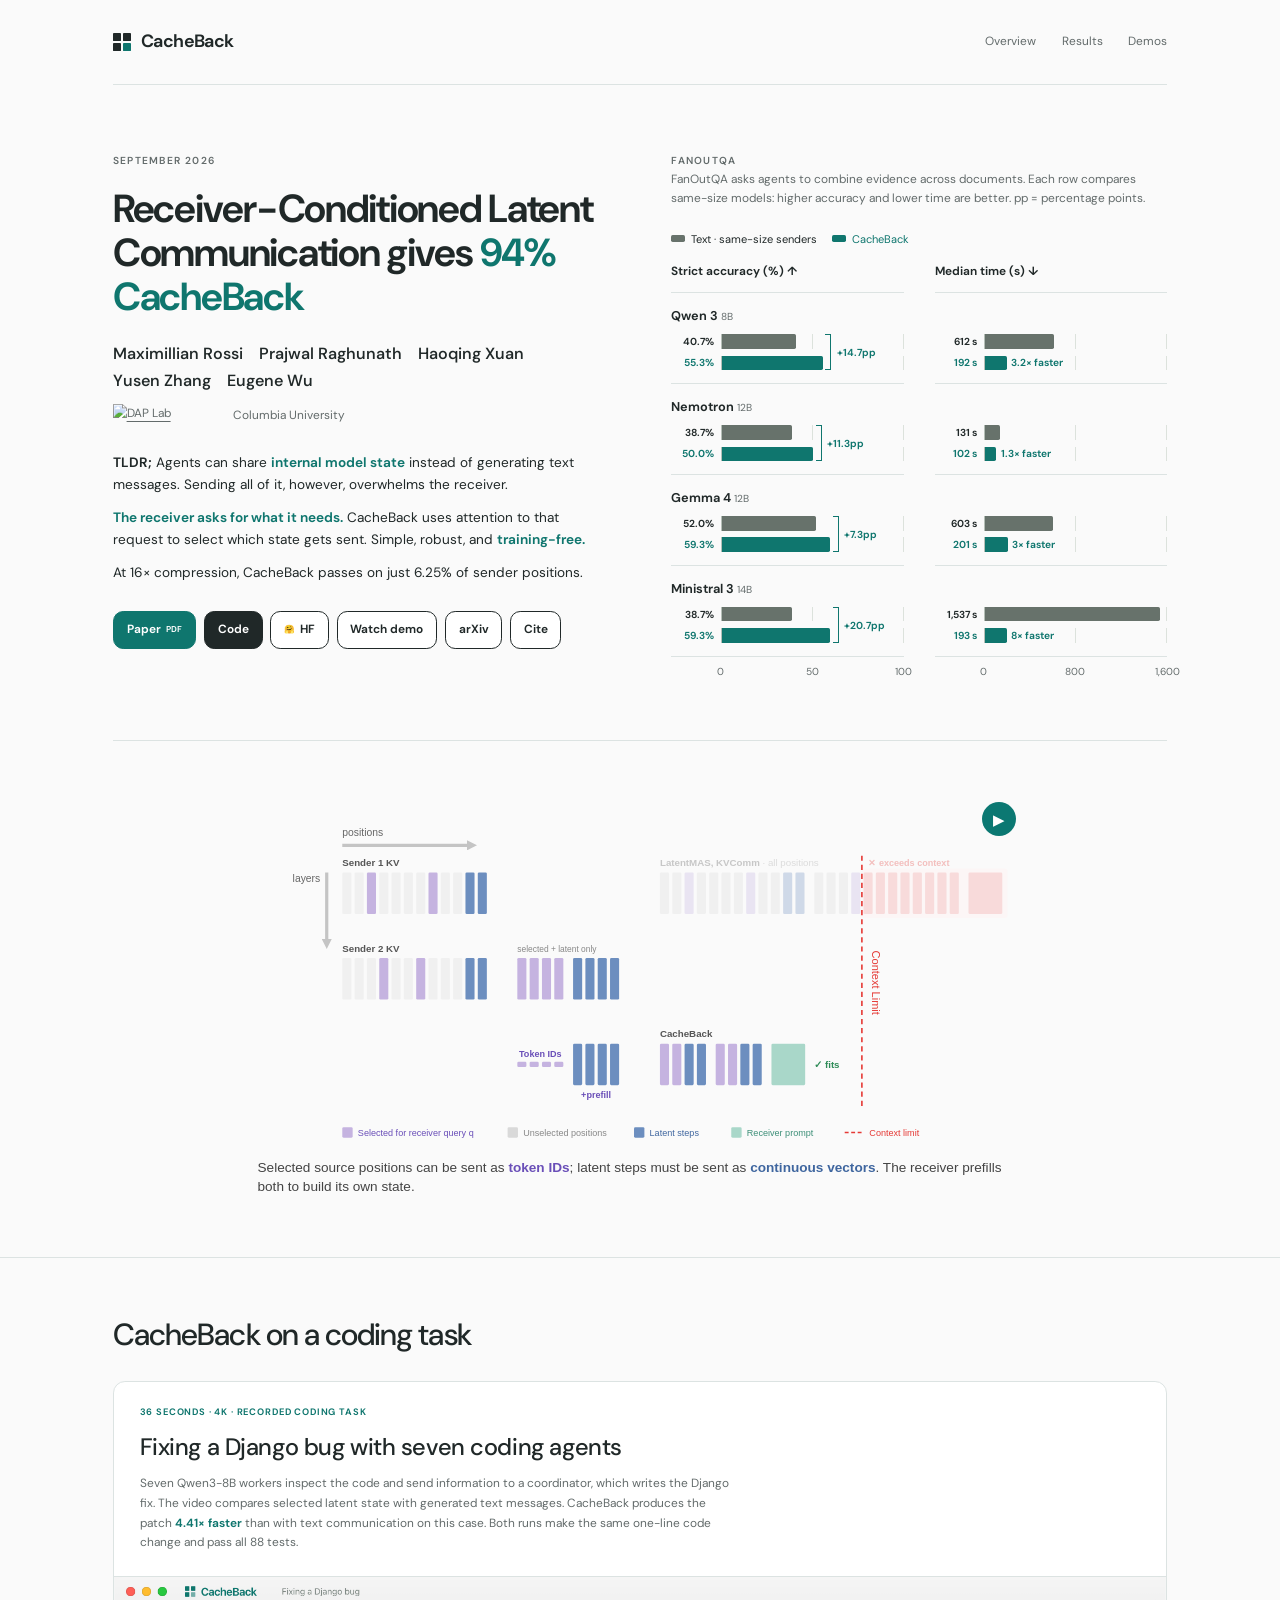
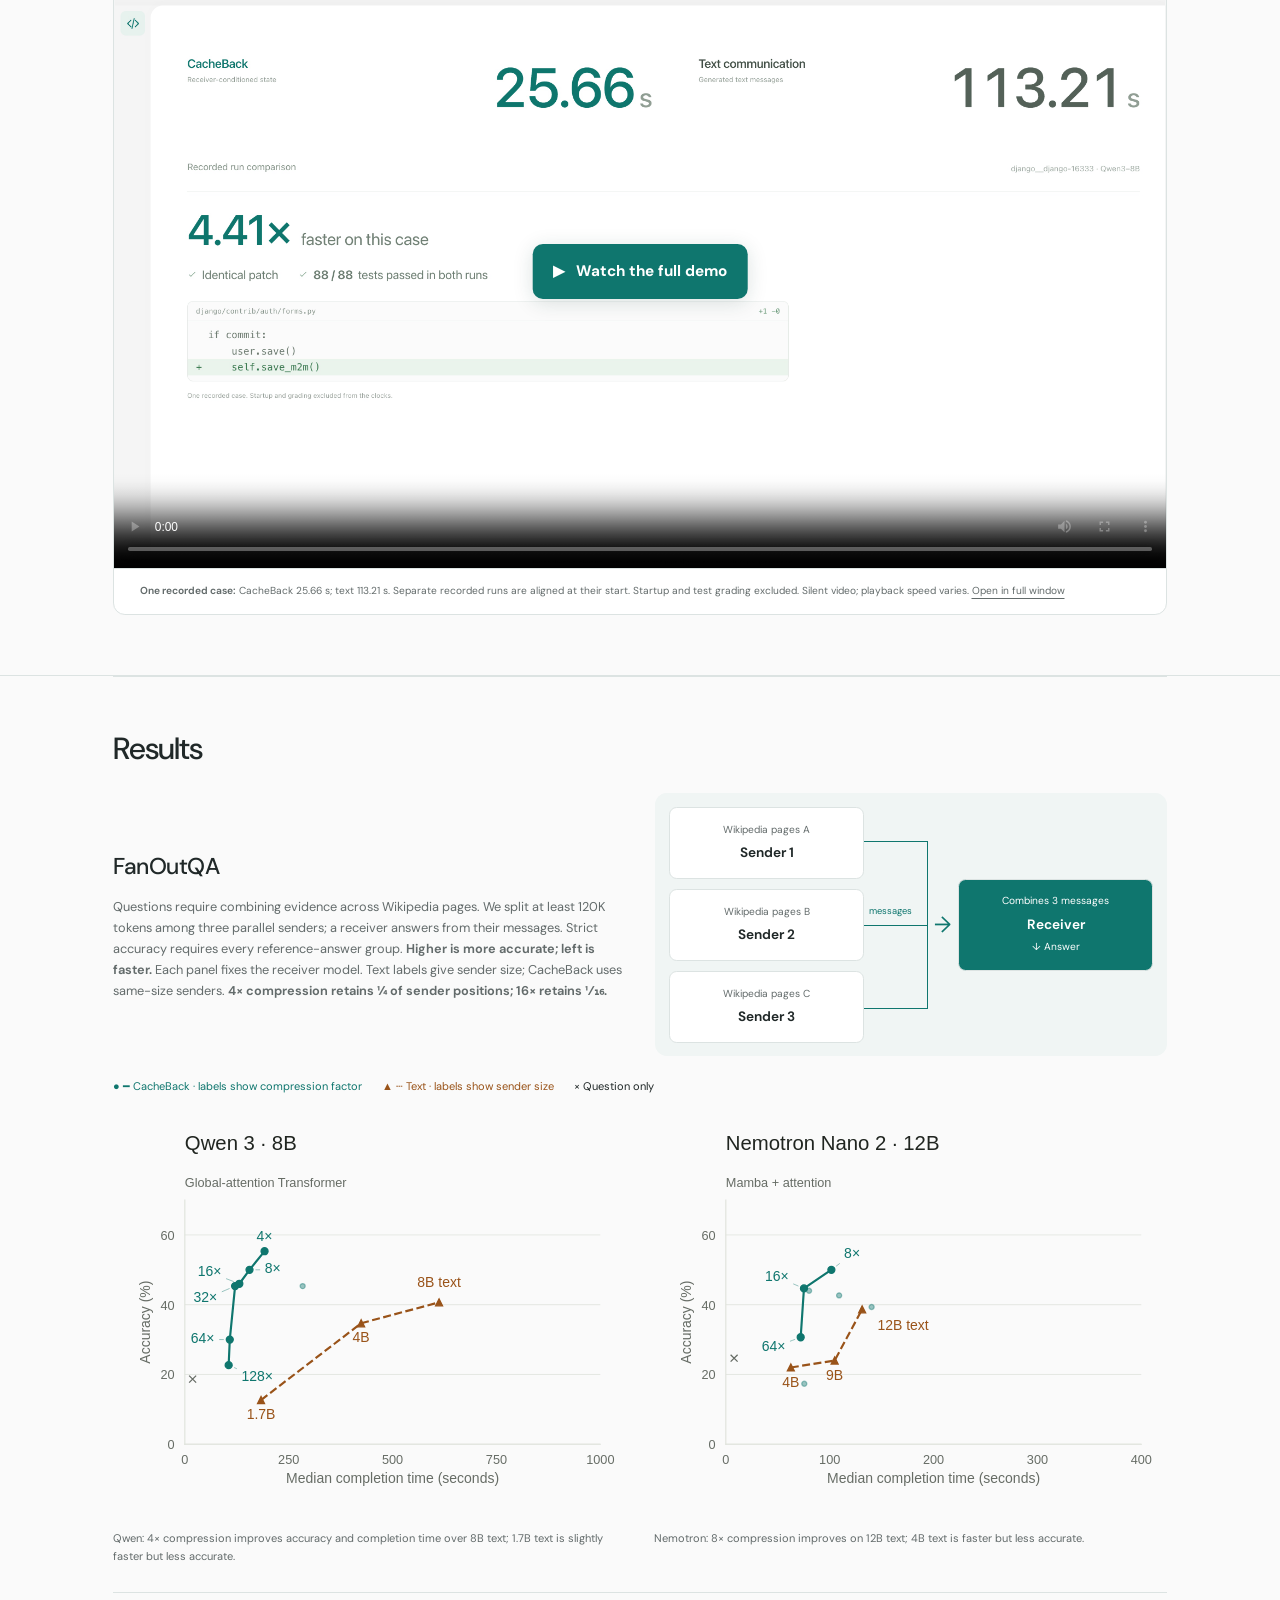
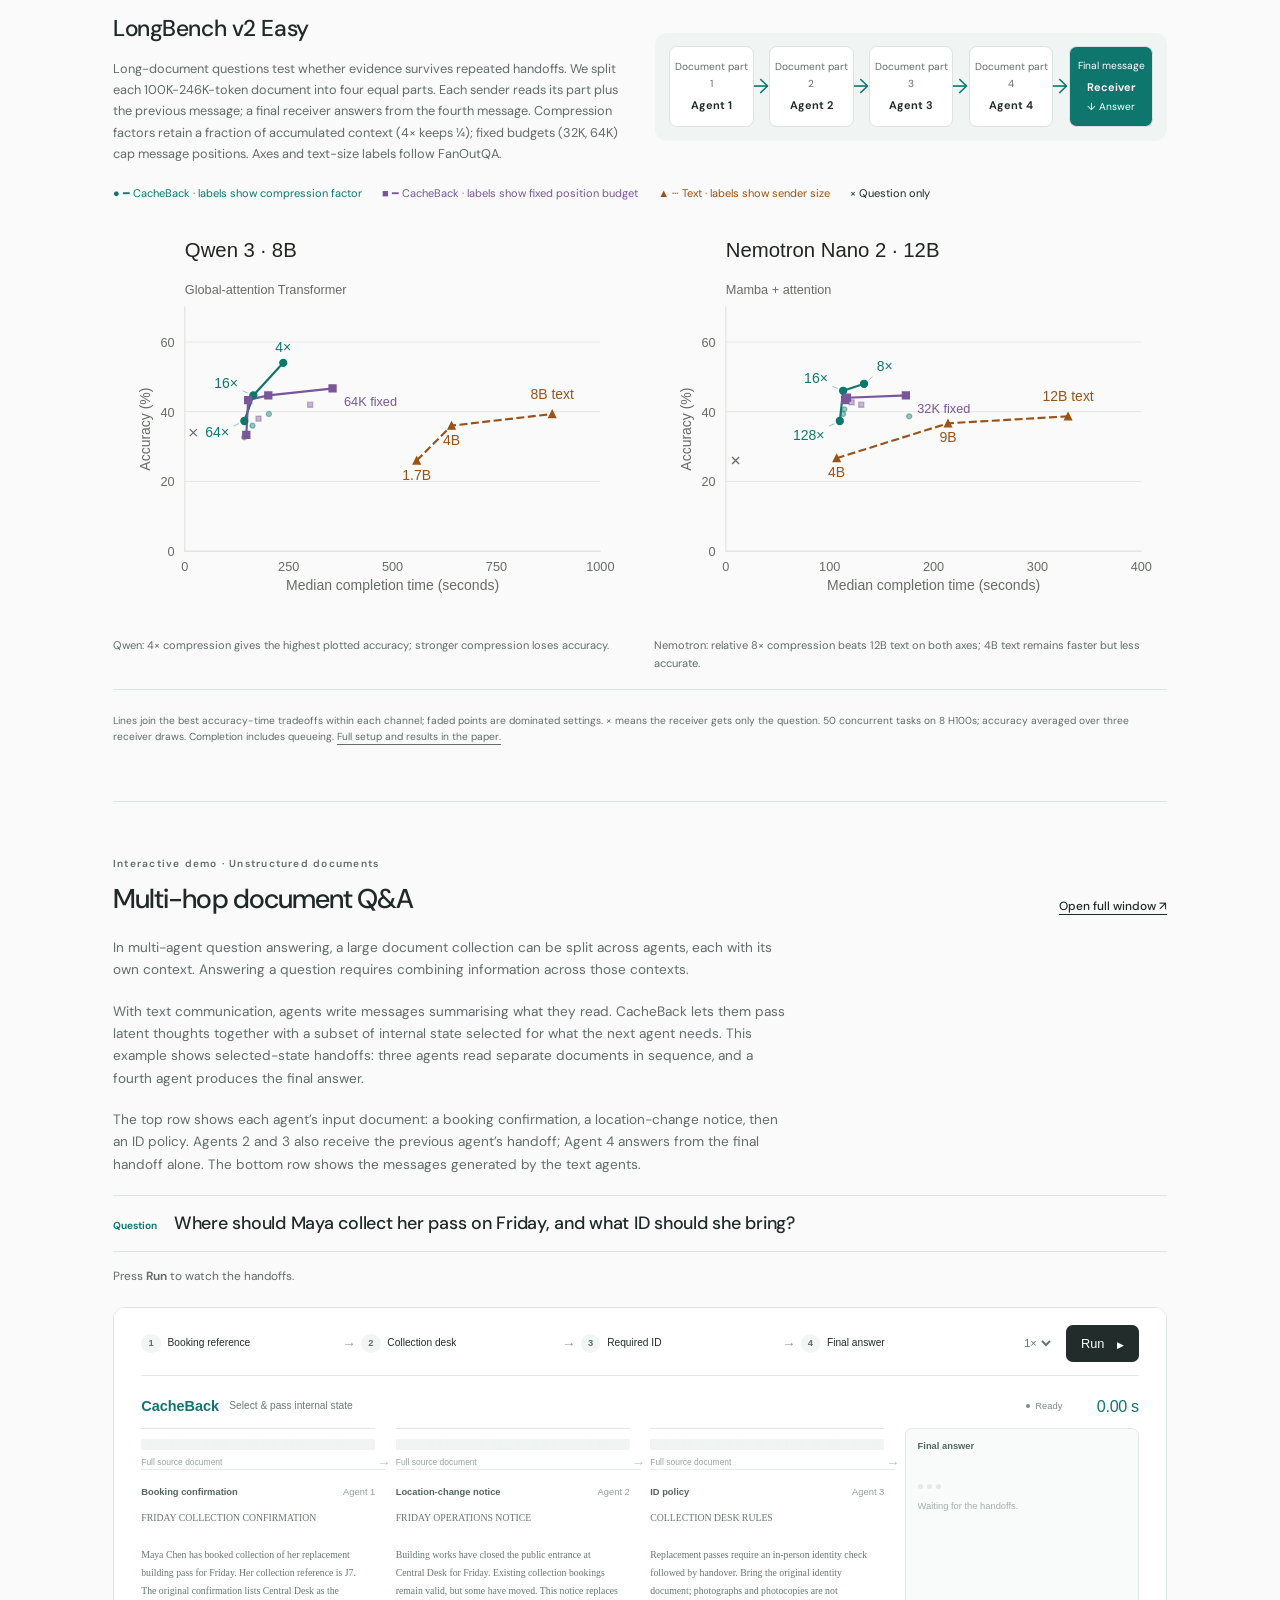
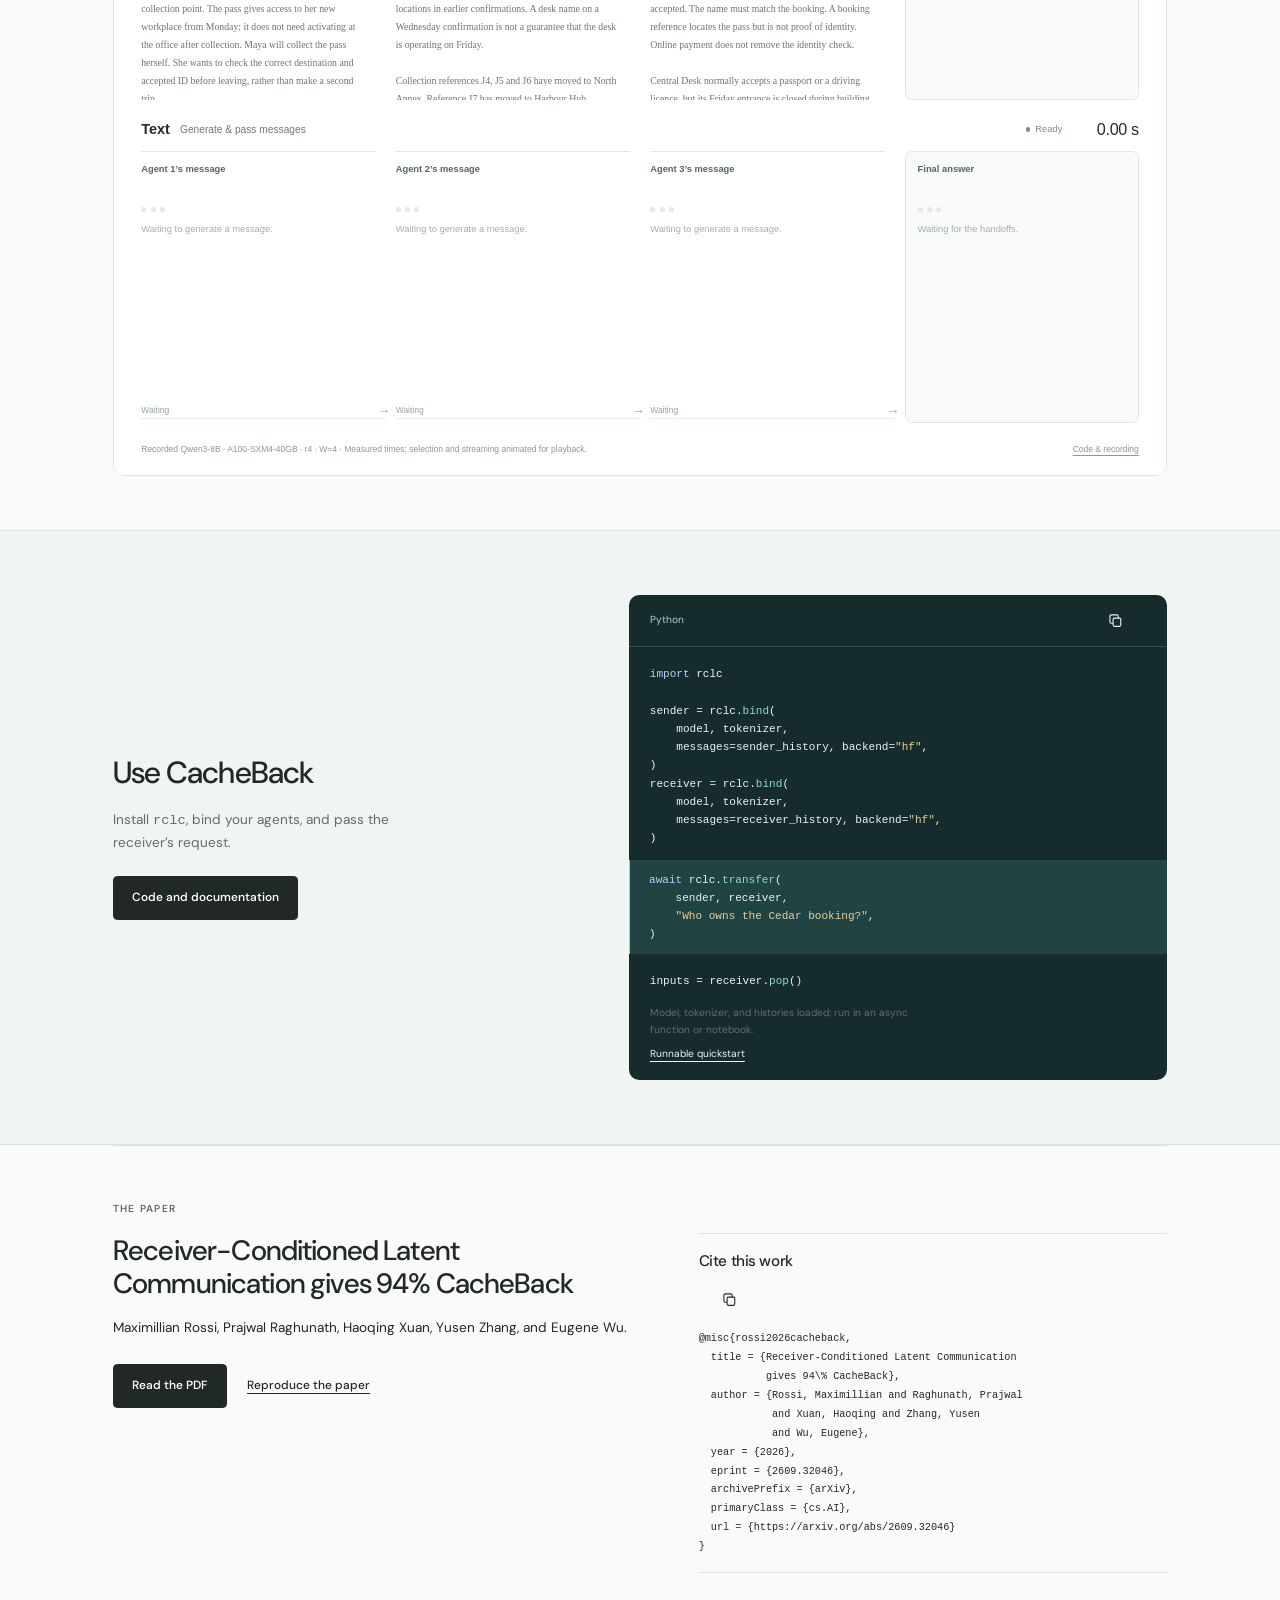
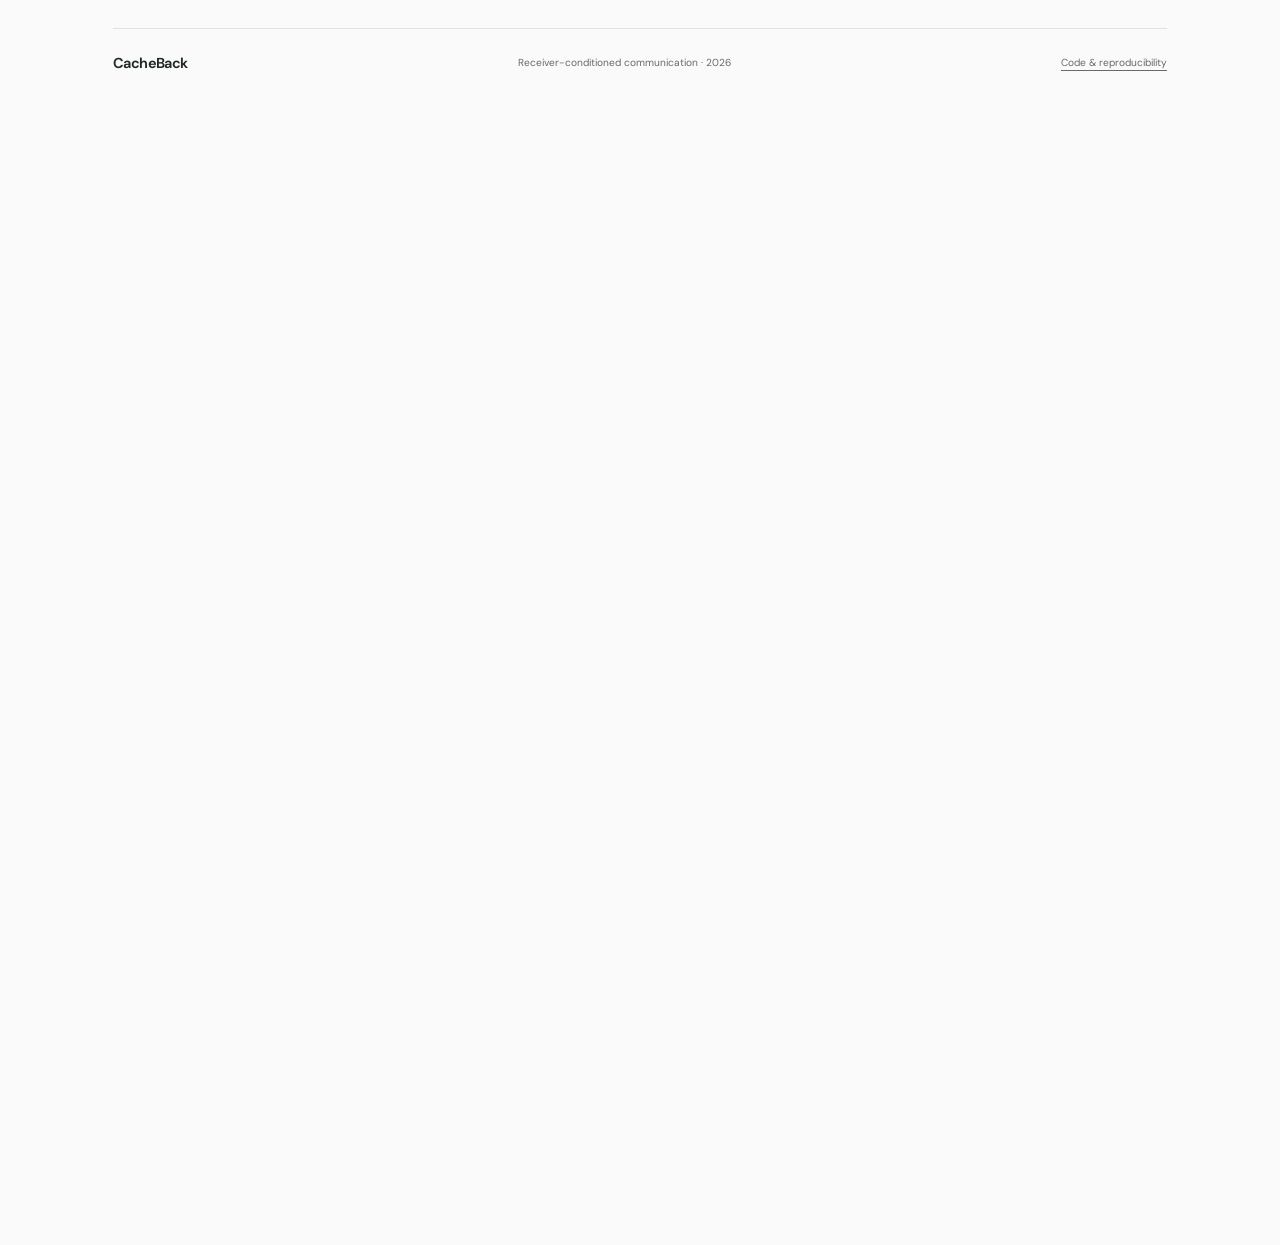
==== commit 2a09a323: "Refine website demos, results, and paper links" ====
--- a/index.html
+++ b/index.html
@@ -43,6 +43,7 @@
         <nav class="resource-links" aria-label="Project resources">
           <a href="https://arxiv.org/pdf/2609.32046">Paper <span>PDF</span></a>
           <a href="https://github.com/agentcacheback/cacheback">Code</a>
+          <a href="https://huggingface.co/papers/2609.32046" aria-label="Hugging Face paper"><span aria-hidden="true">🤗</span> HF</a>
           <a href="#demo">Watch demo</a>
           <a href="https://arxiv.org/abs/2609.32046">arXiv</a>
           <a href="#citation" id="cite-link">Cite</a>
@@ -67,7 +68,7 @@
       <div class="communication-animation">
         <button id="animation-play" aria-label="Play animation" title="Play animation">▶</button>
         <svg id="communication-svg" viewBox="0 0 1180 548" role="img" aria-label="Animated comparison of full KV transfer and CacheBack"></svg>
-        <div id="animation-caption">Selected positions are ordinary tokens: they can be sent as <span style="color:#6a4fb8"><b>token IDs</b></span> and re-prefilled; only latent steps need KV.</div>
+        <div id="animation-caption">Selected source positions can be sent as <span style="color:#6a4fb8"><b>token IDs</b></span>; latent steps must be sent as <span style="color:#3f669f"><b>continuous vectors</b></span>. The receiver prefills both to build its own state.</div>
       </div>
 
     </figure>
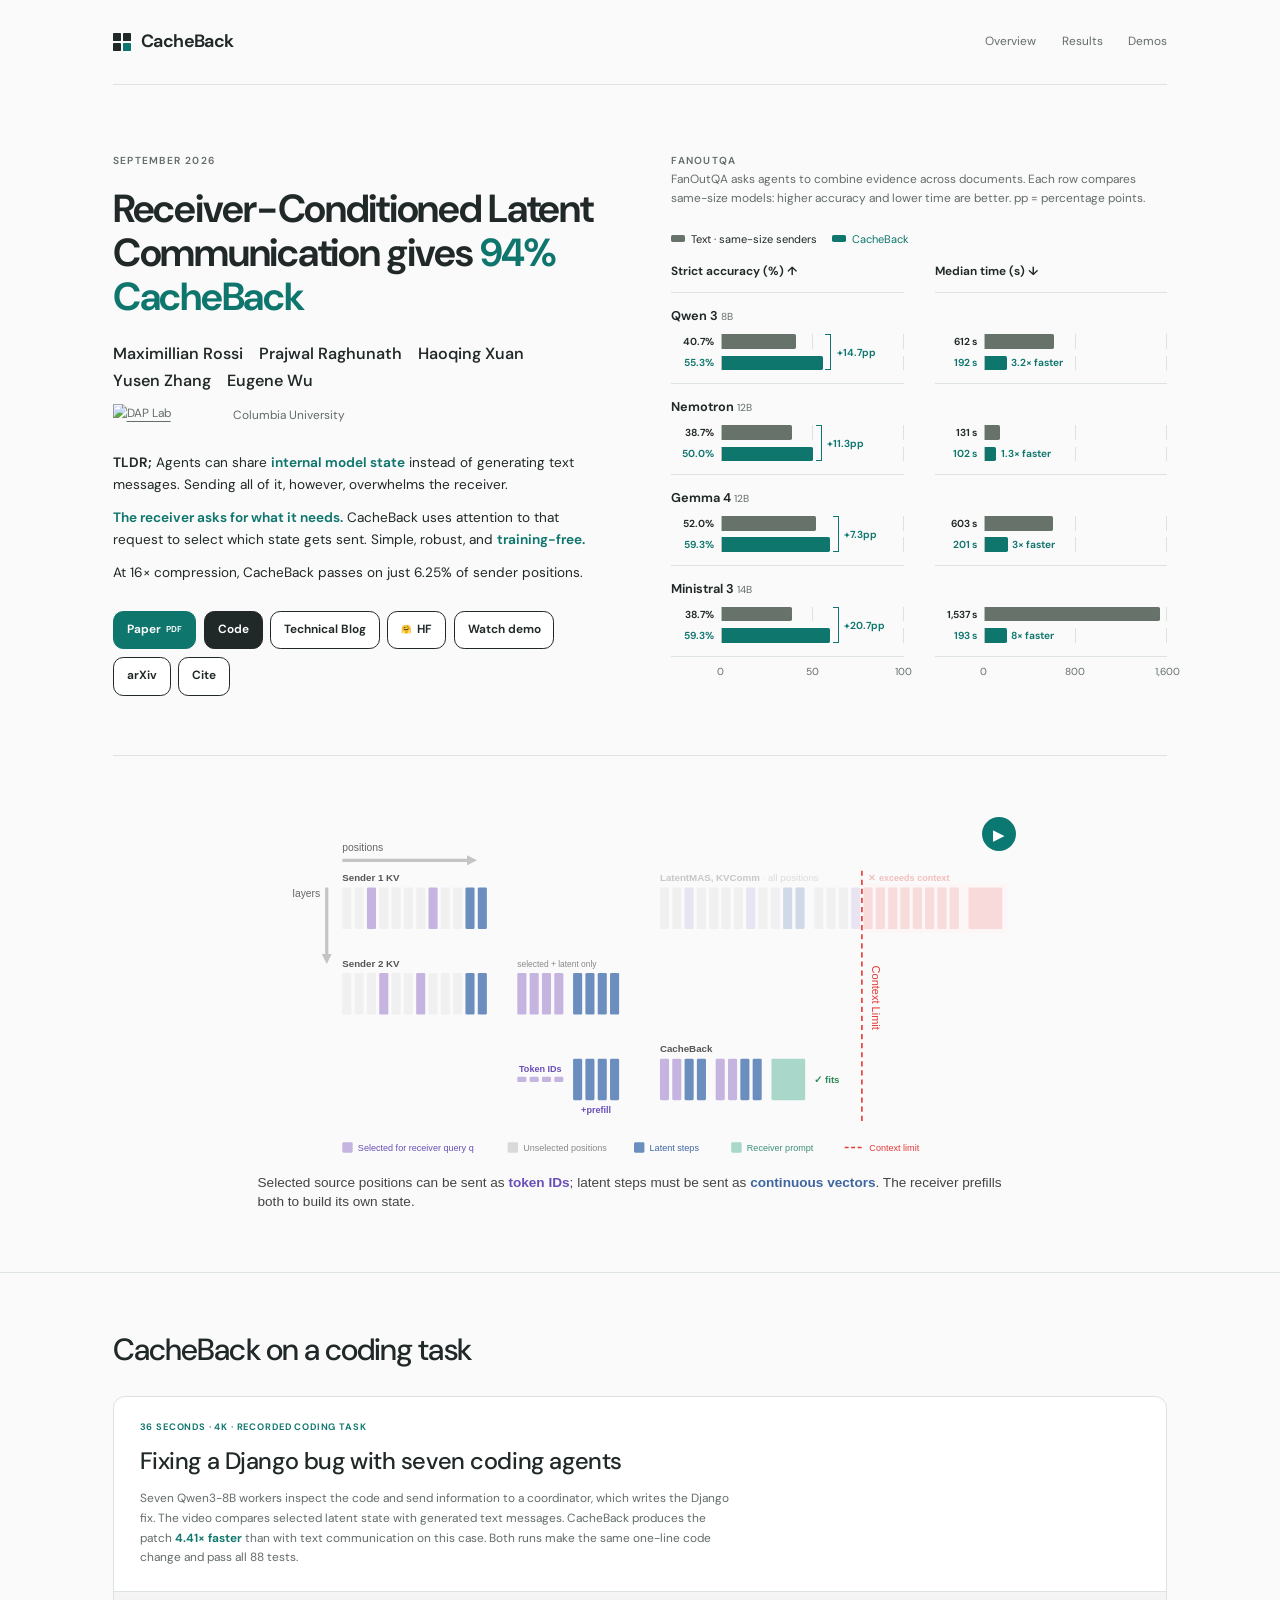
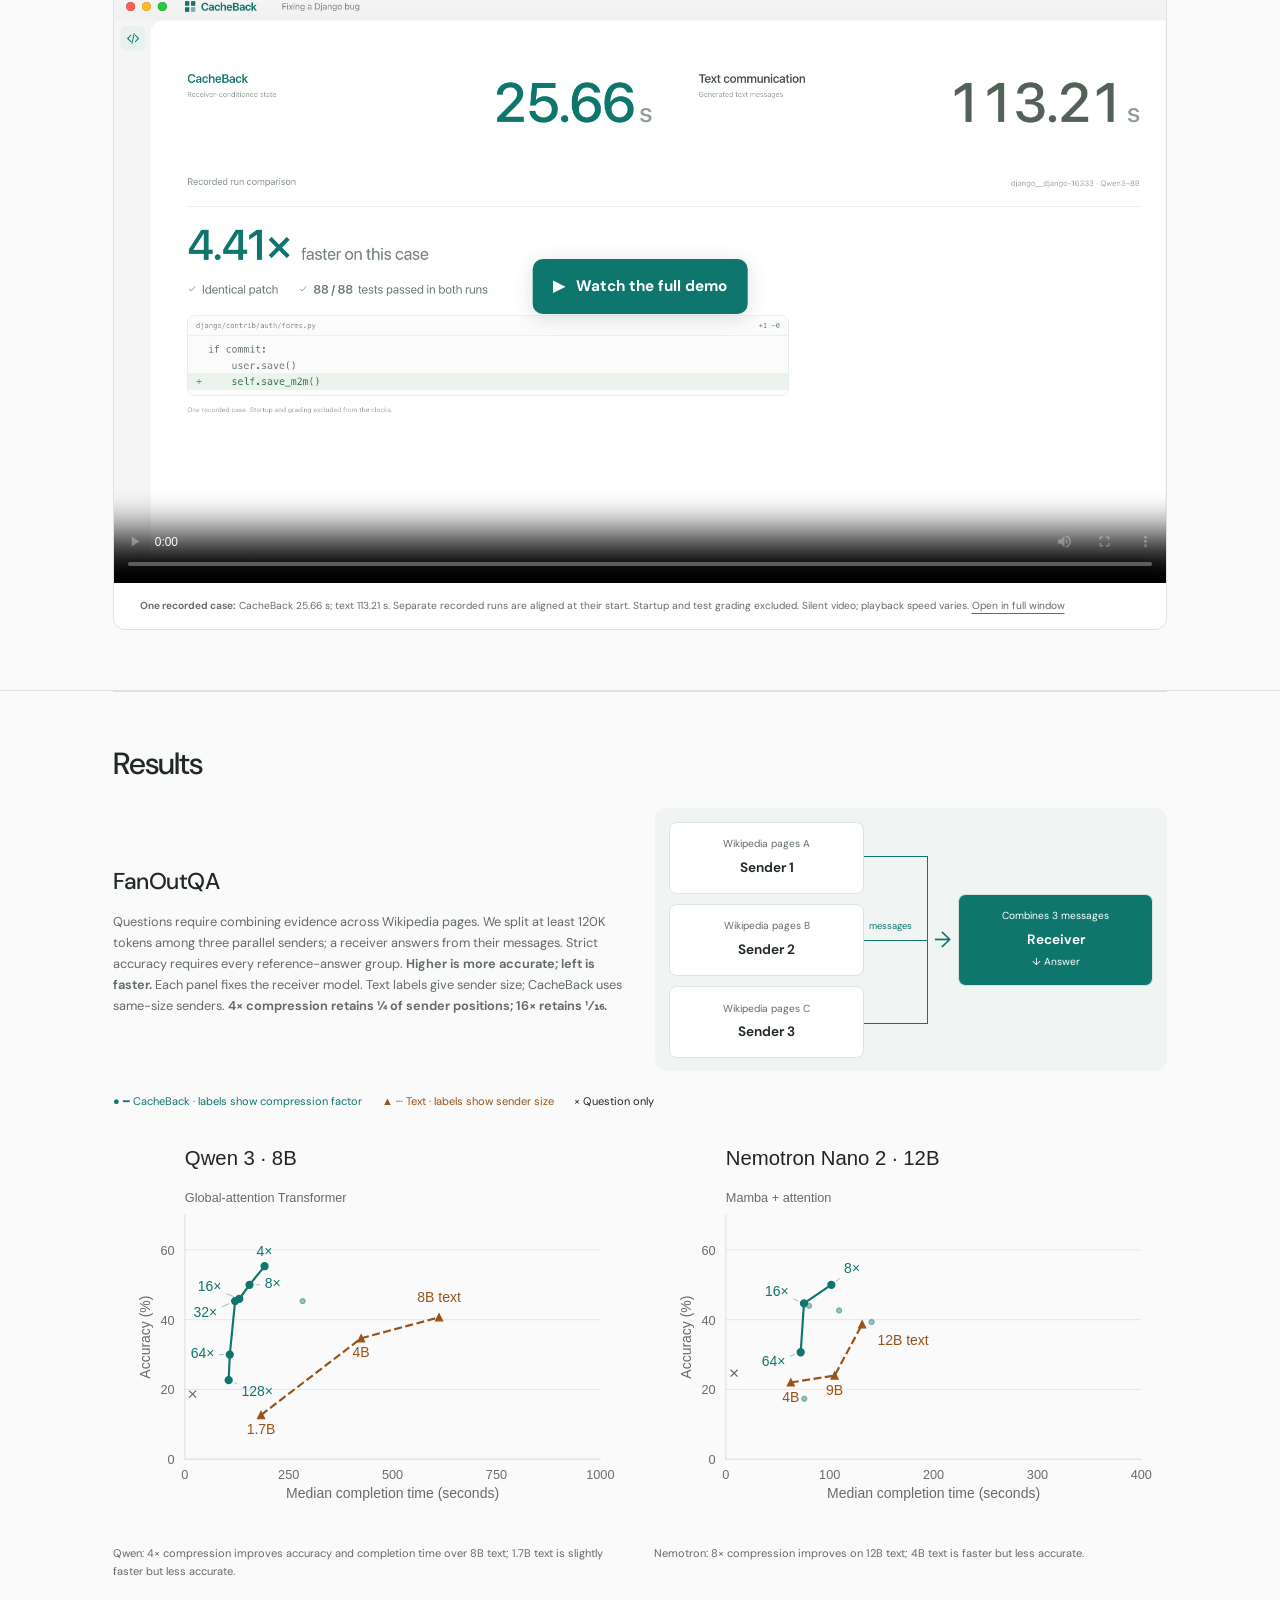
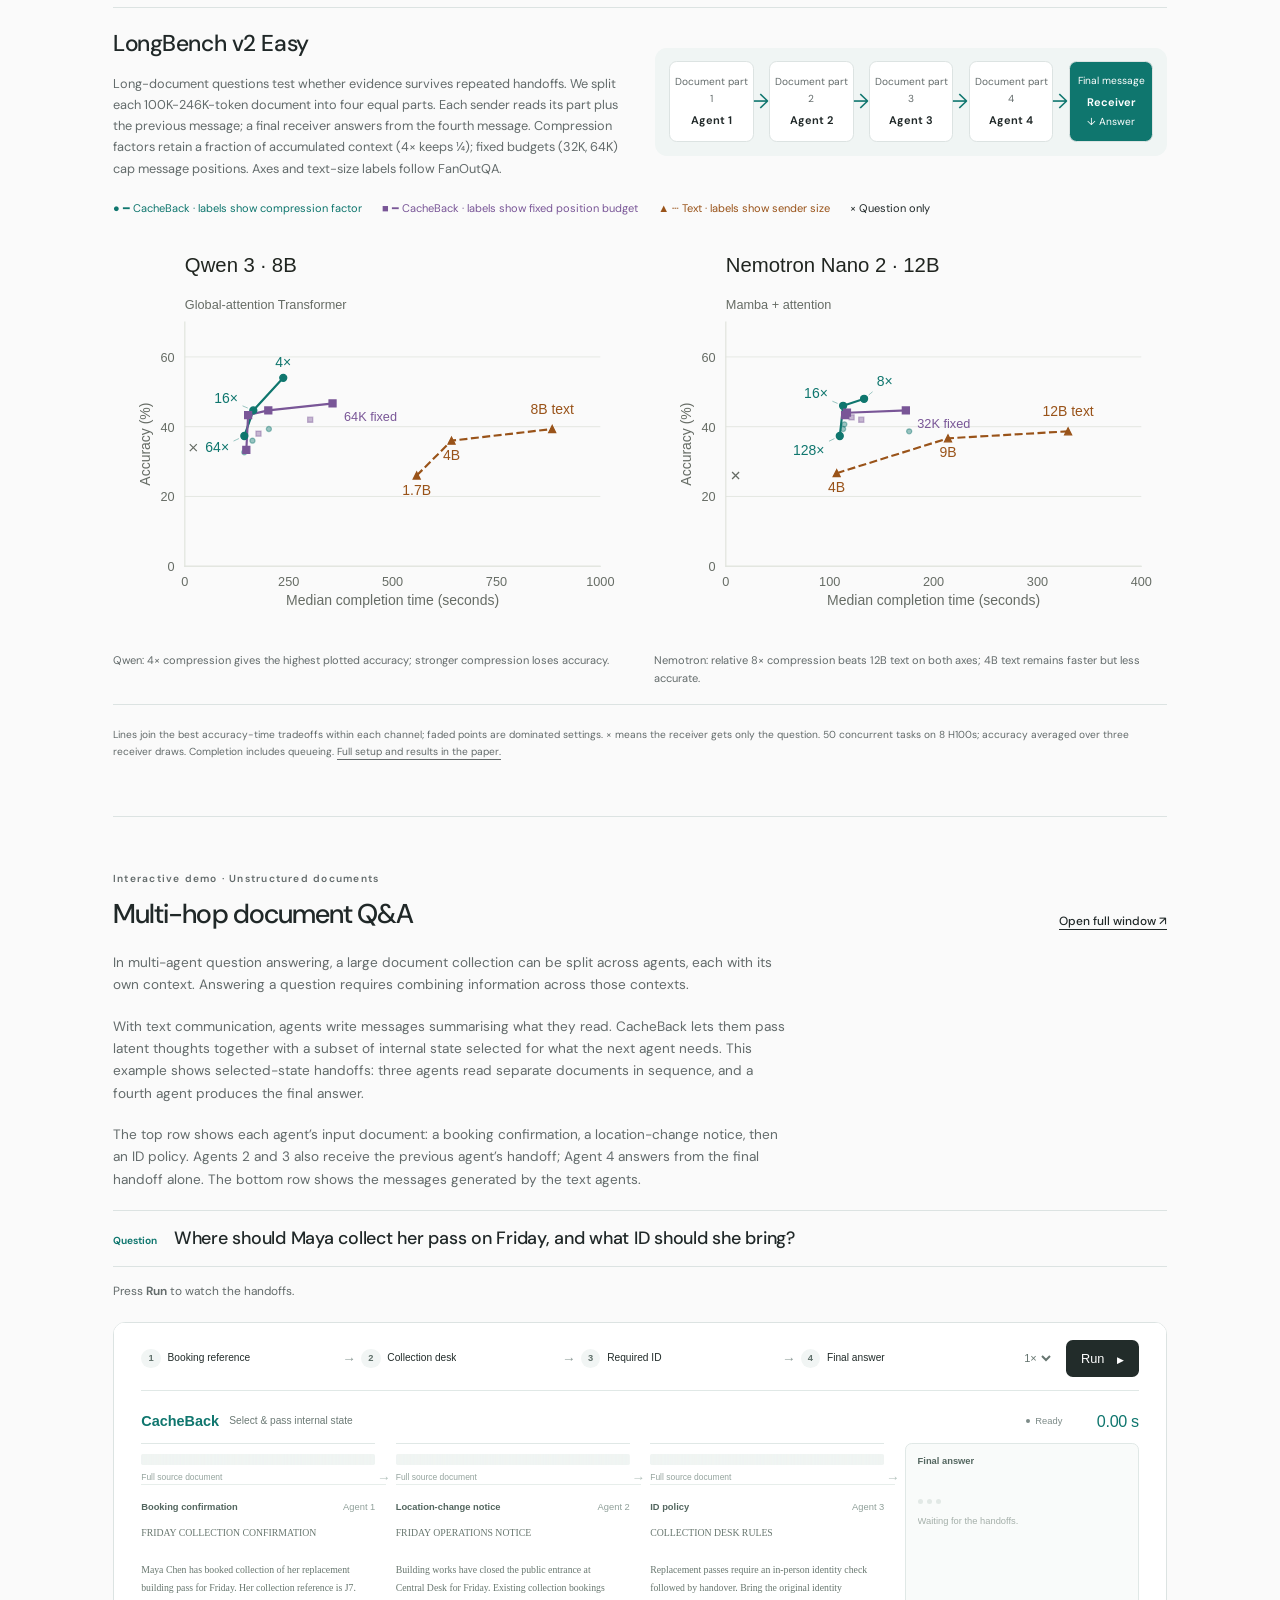
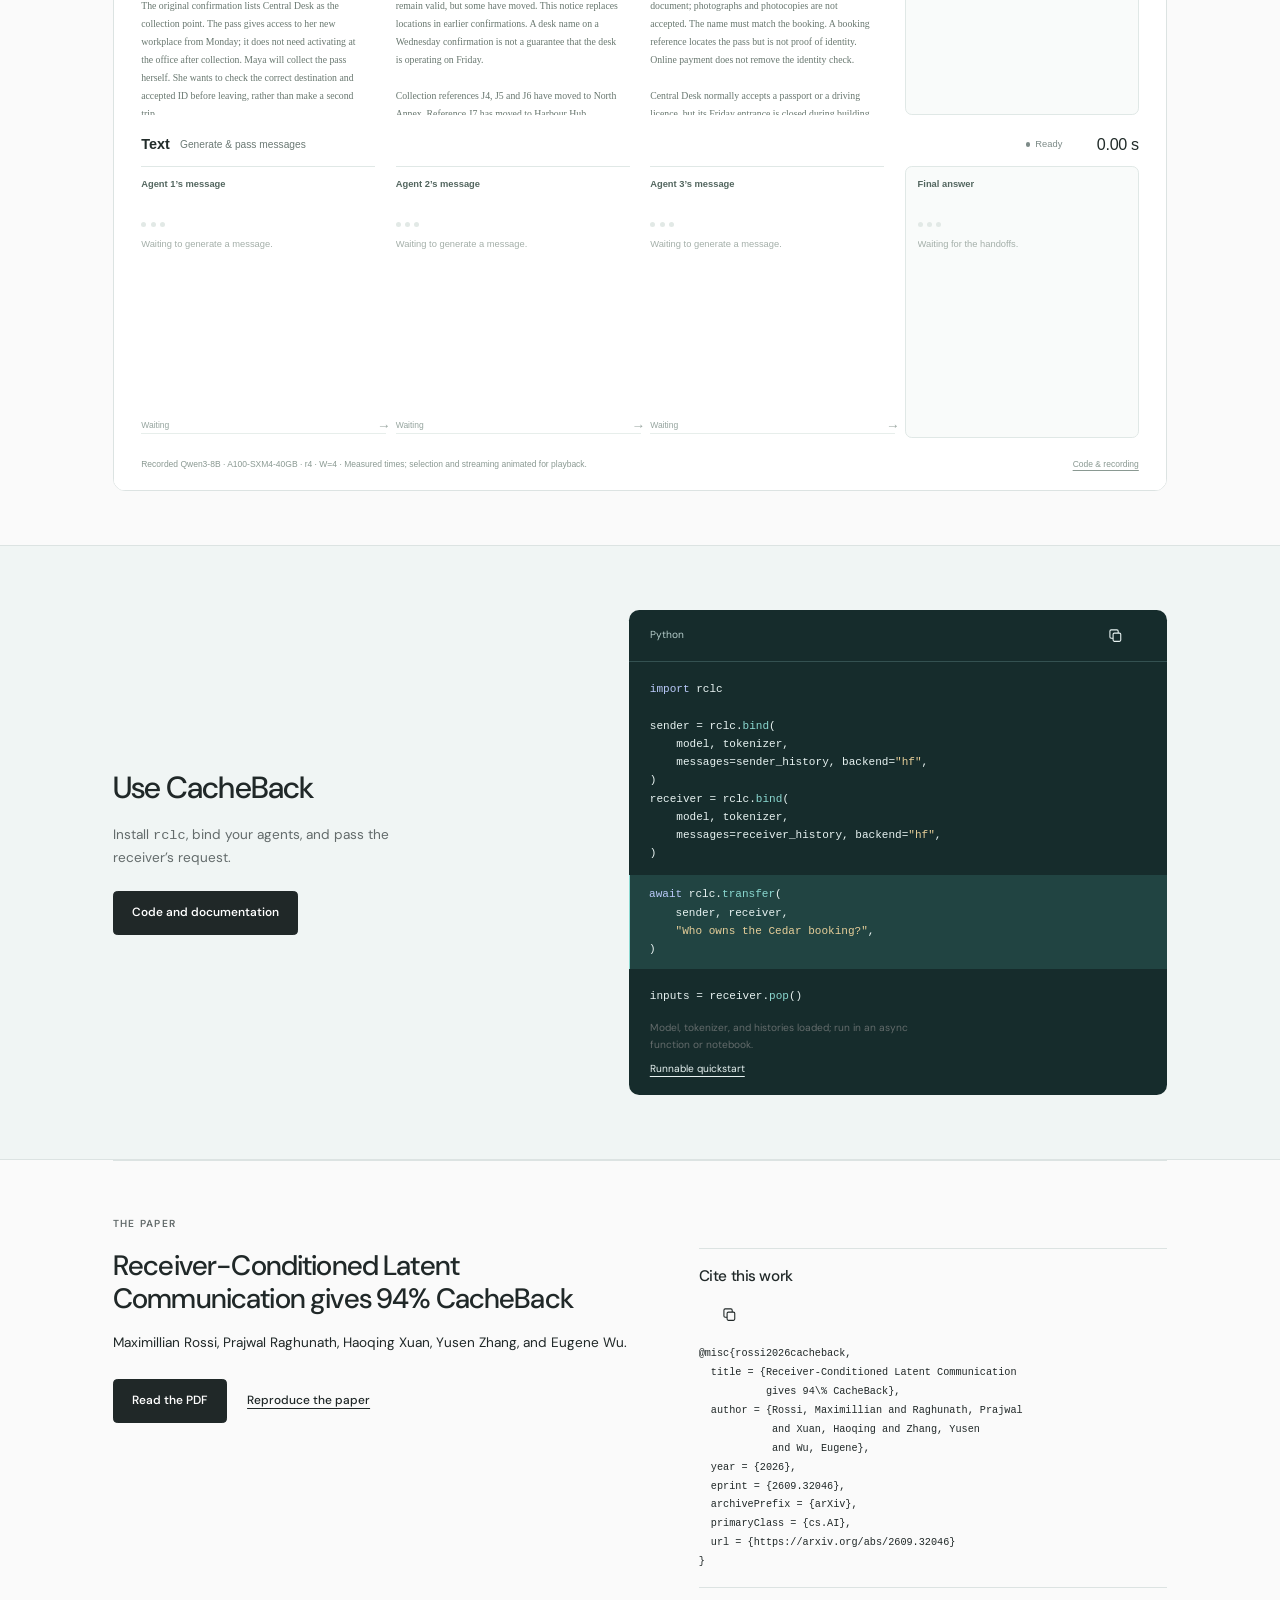
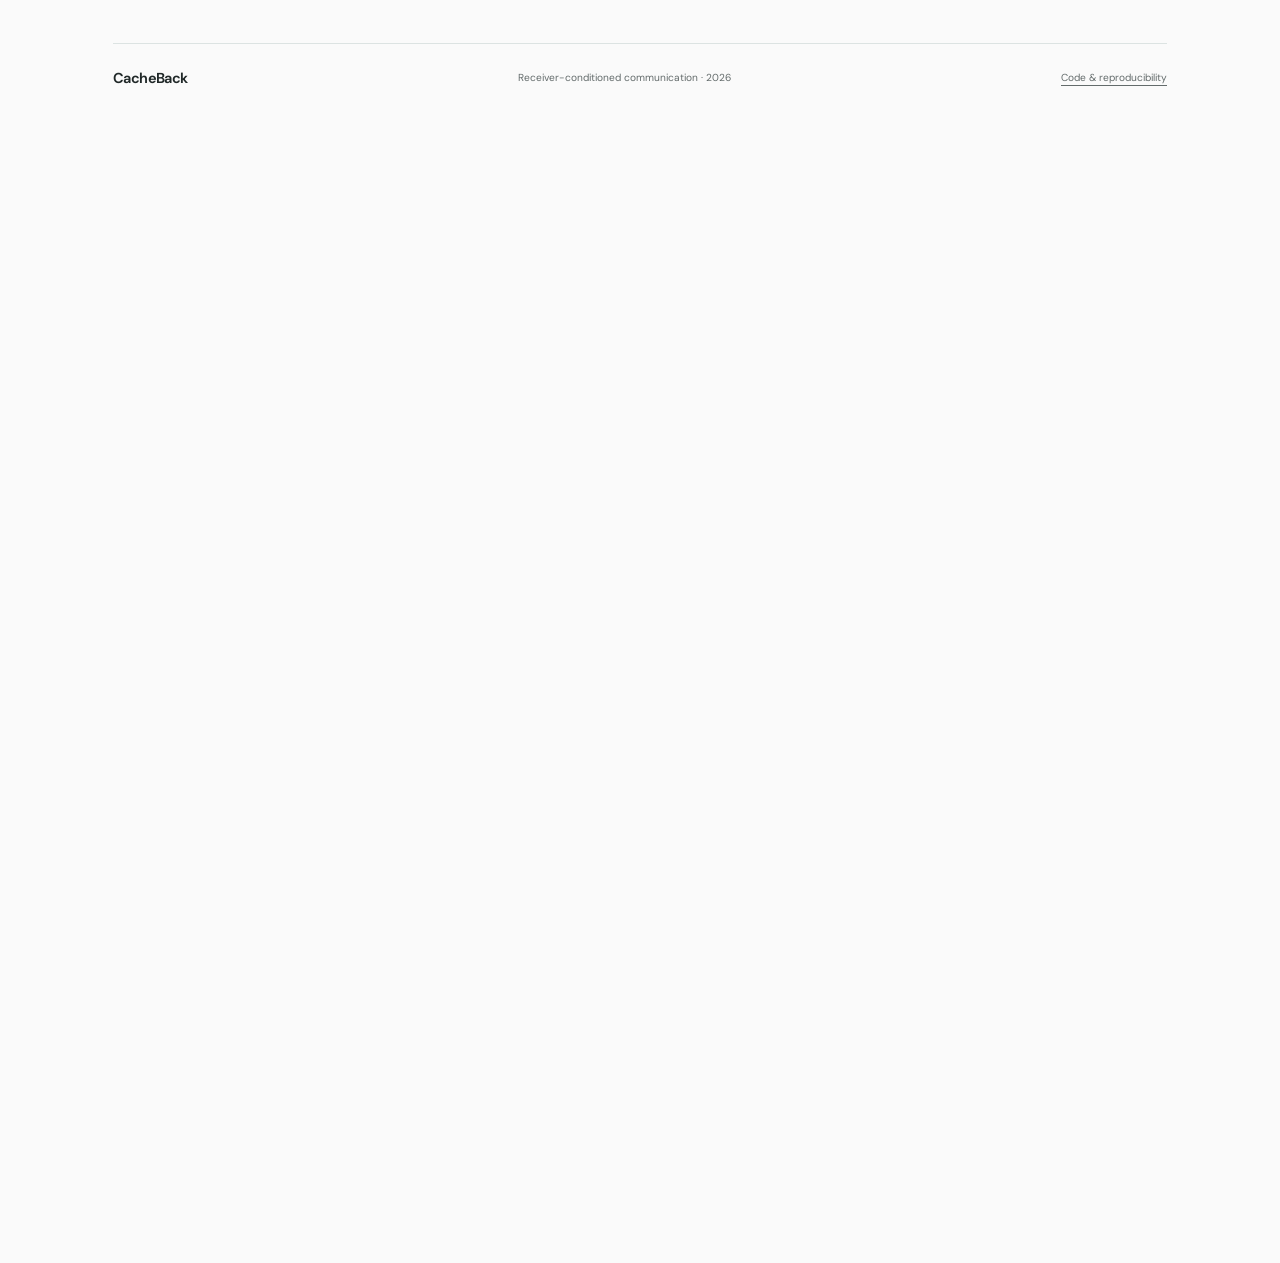
==== commit 8dba9590: "Add technical blog link to project website" ====
--- a/index.html
+++ b/index.html
@@ -43,6 +43,7 @@
         <nav class="resource-links" aria-label="Project resources">
           <a href="https://arxiv.org/pdf/2609.32046">Paper <span>PDF</span></a>
           <a href="https://github.com/agentcacheback/cacheback">Code</a>
+          <a href="https://daplab.cs.columbia.edu/general/2026/10/23/cacheback.html">Technical Blog</a>
           <a href="https://huggingface.co/papers/2609.32046" aria-label="Hugging Face paper"><span aria-hidden="true">🤗</span> HF</a>
           <a href="#demo">Watch demo</a>
           <a href="https://arxiv.org/abs/2609.32046">arXiv</a>
